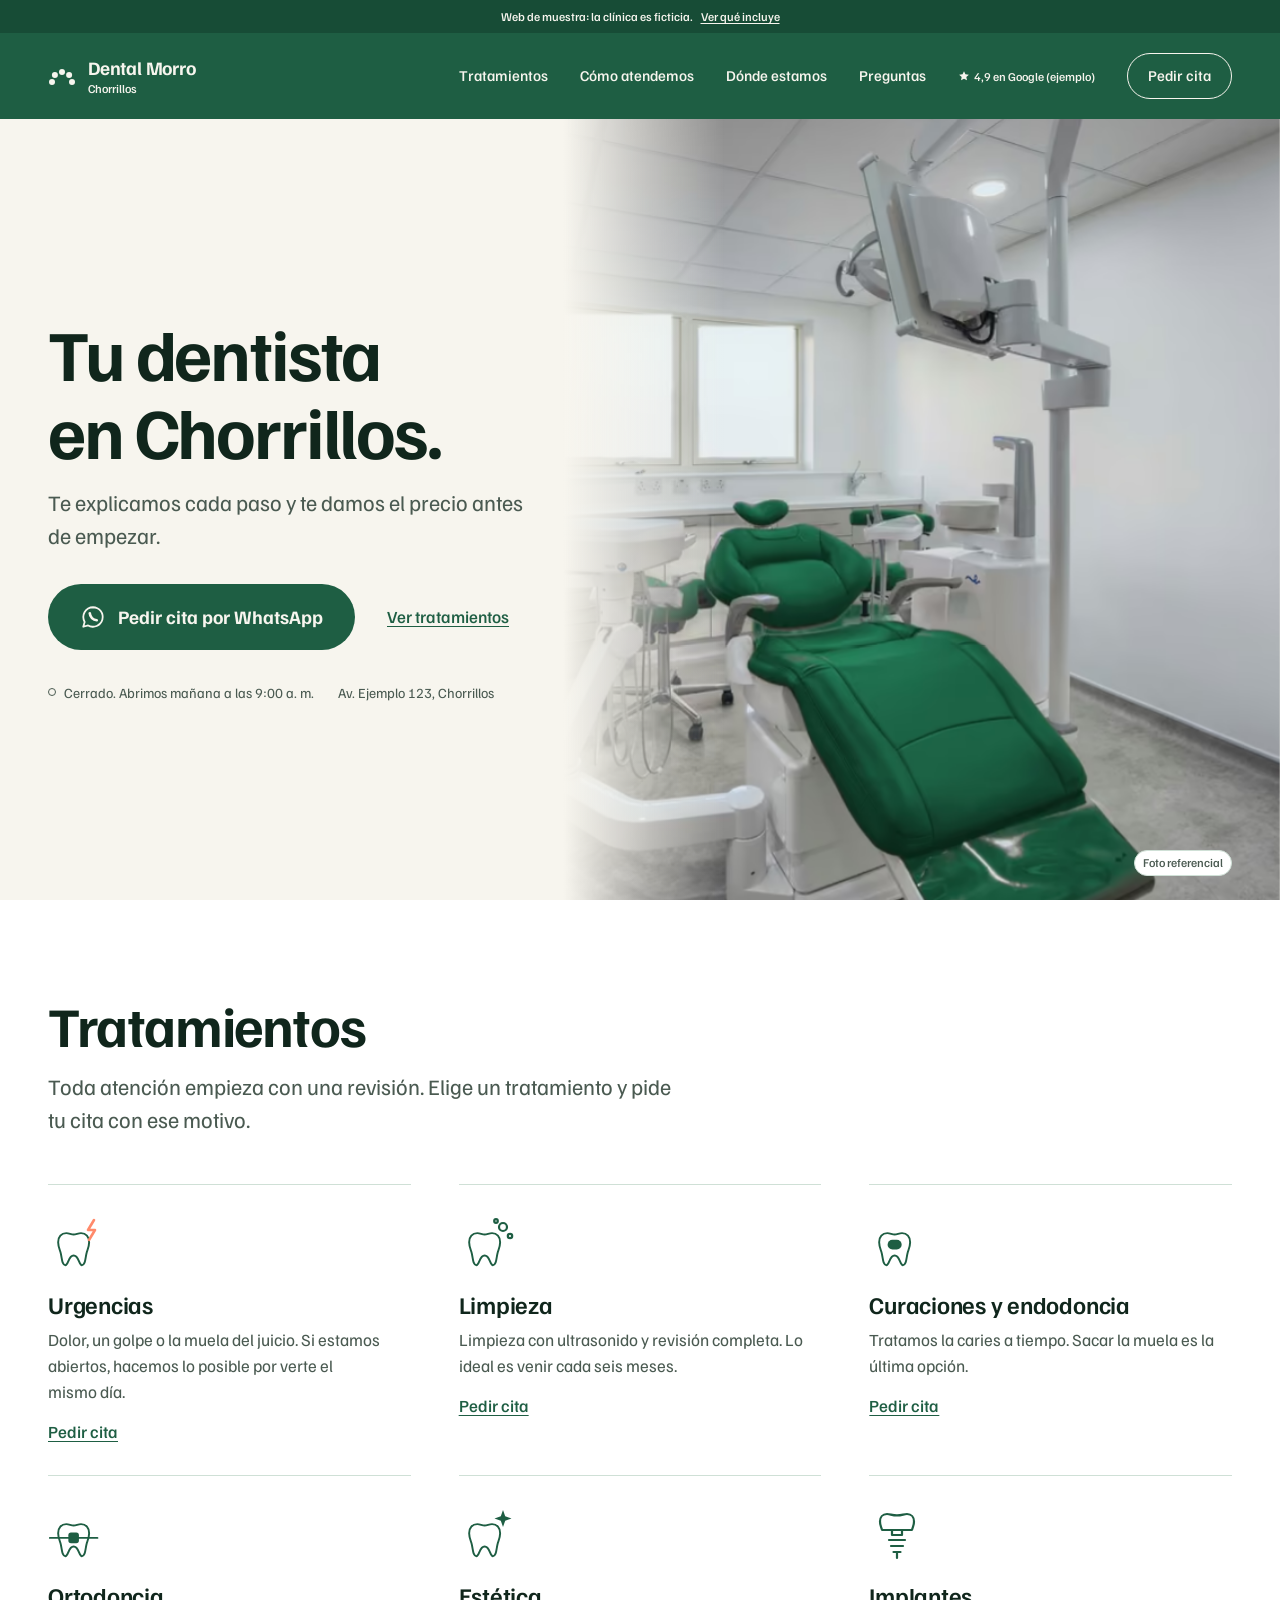
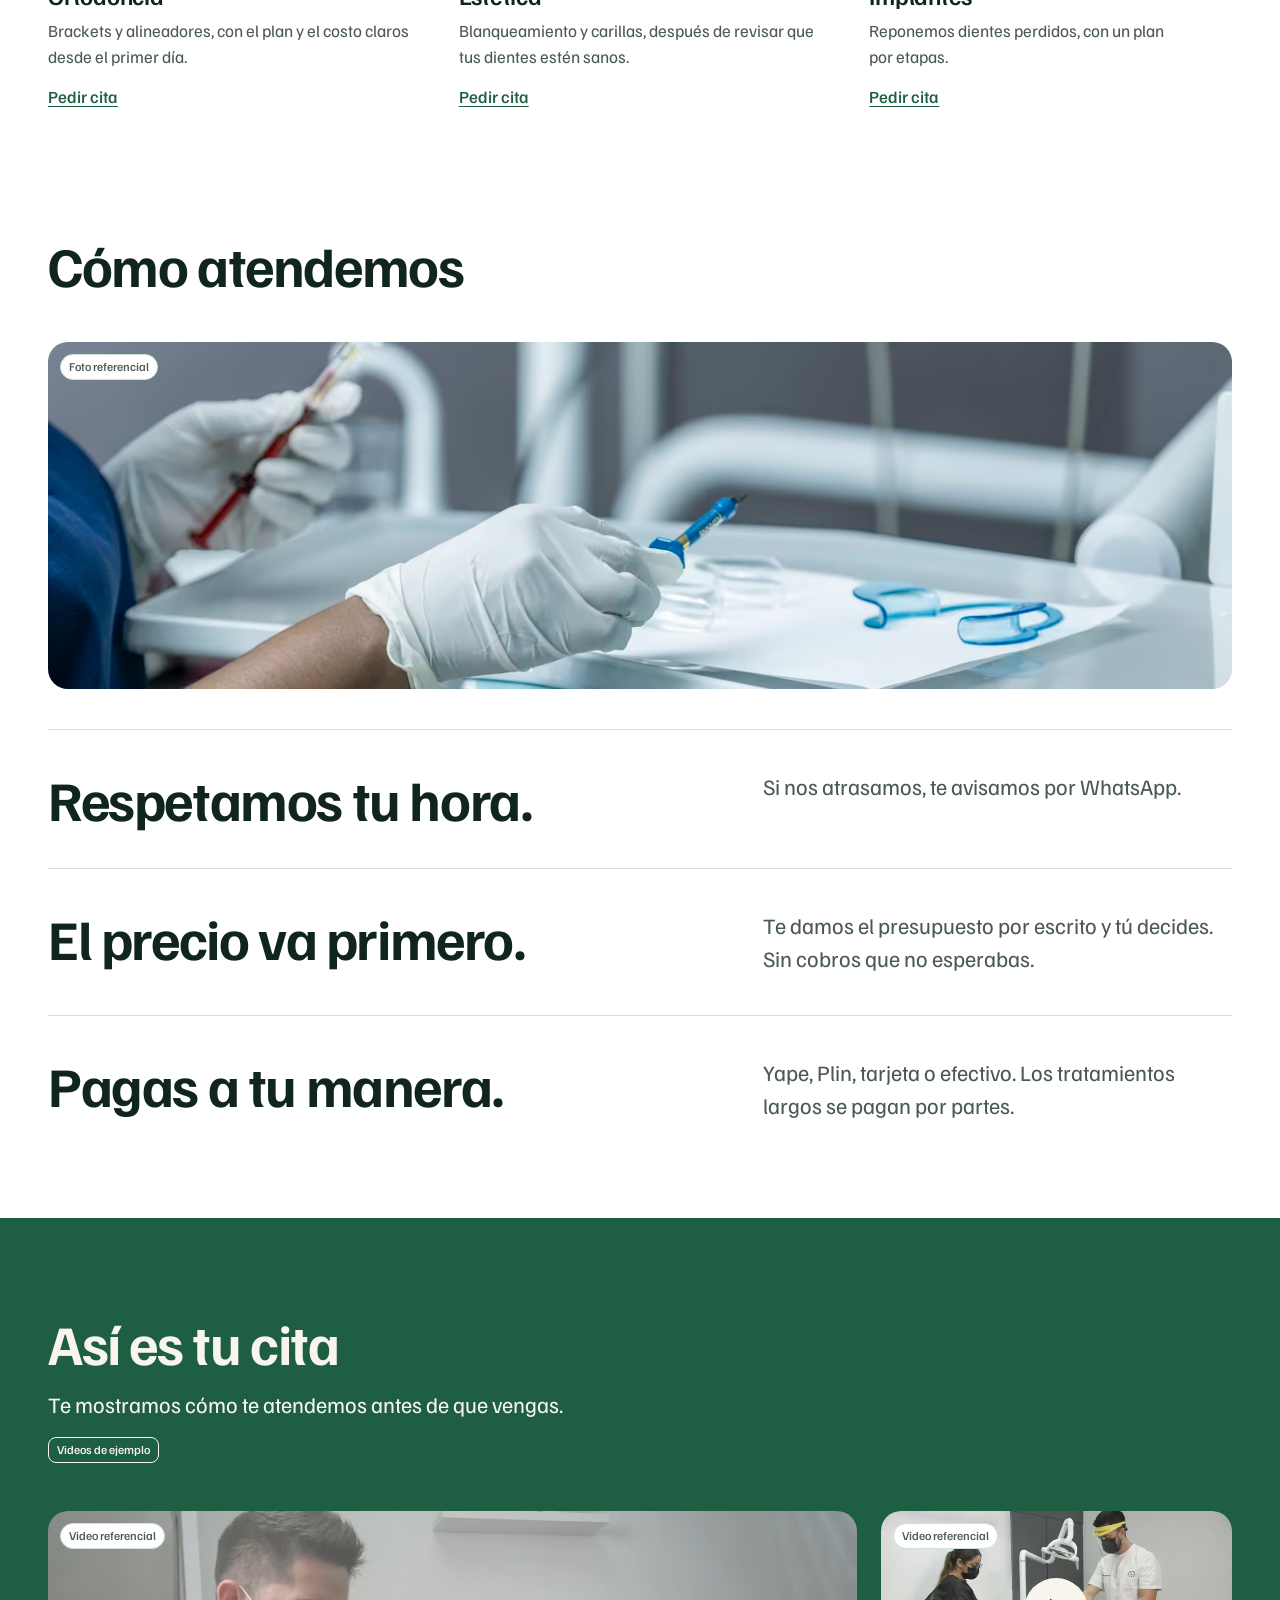
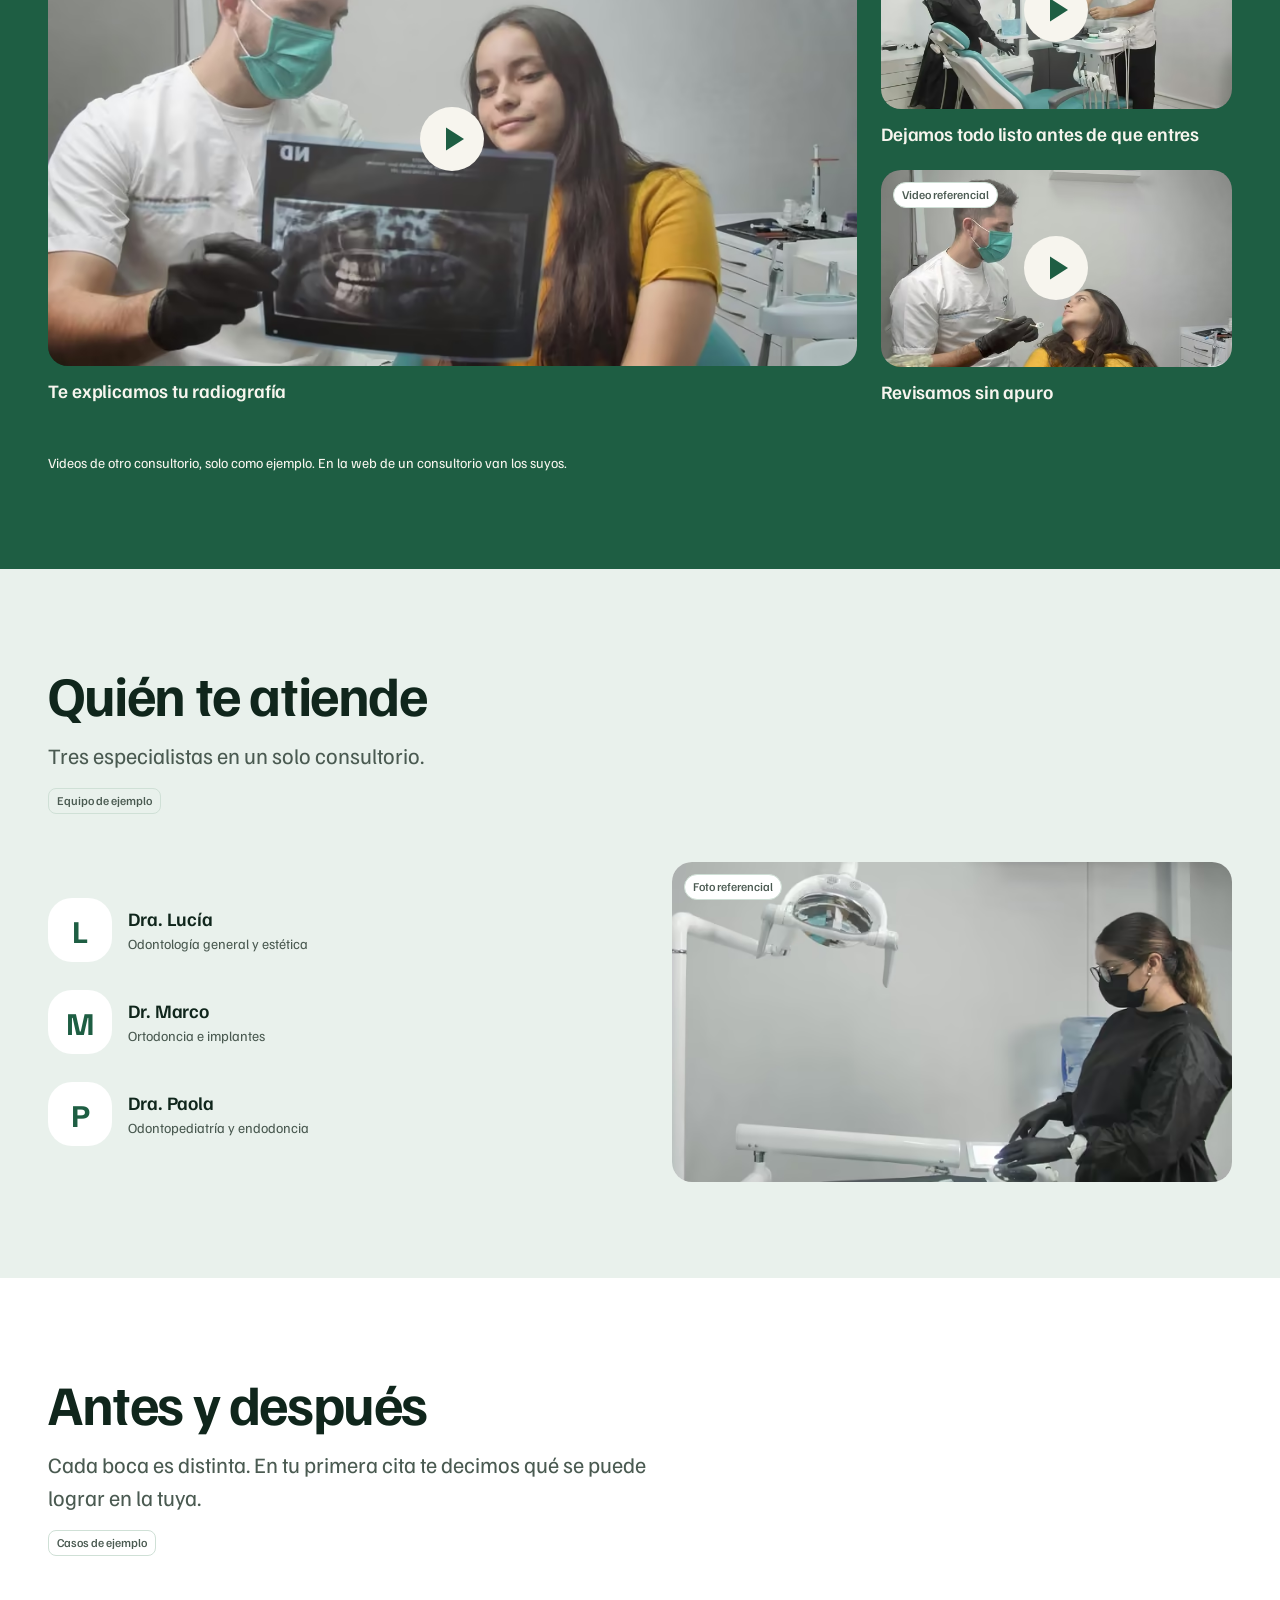
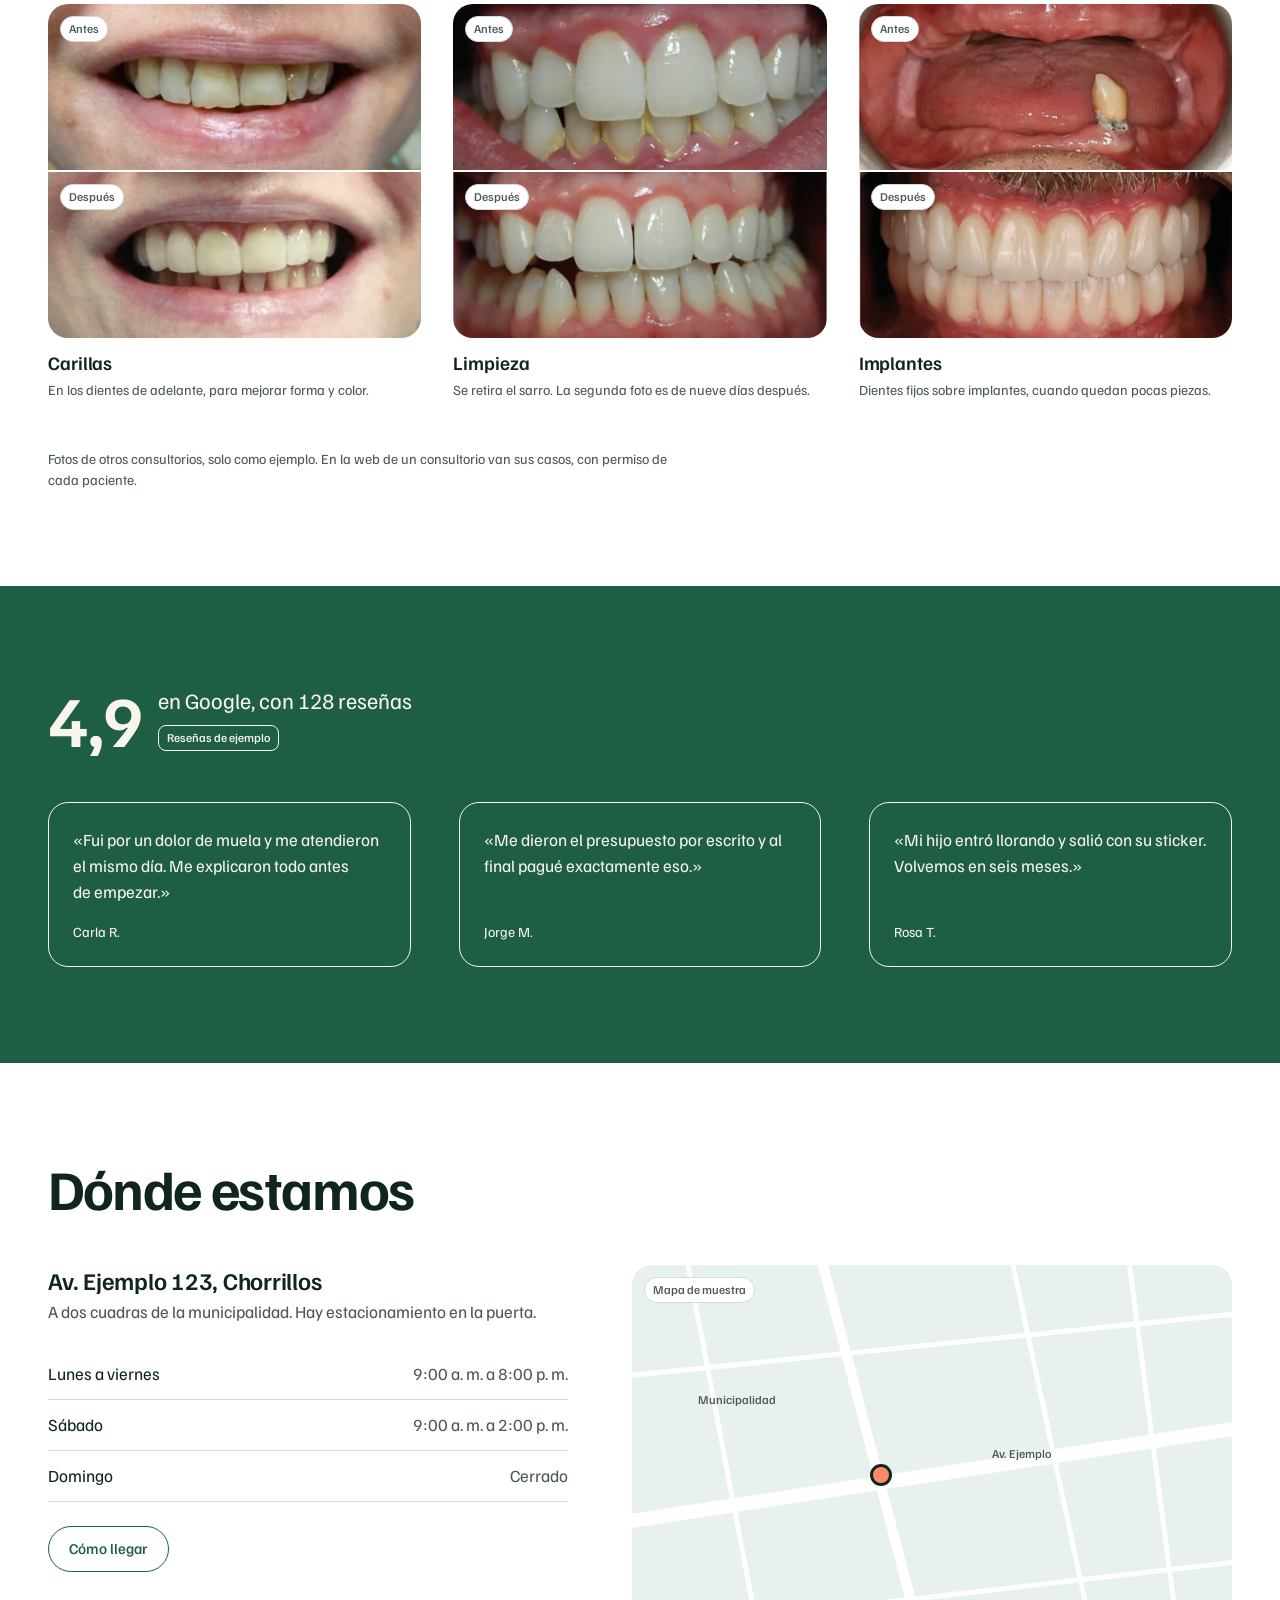
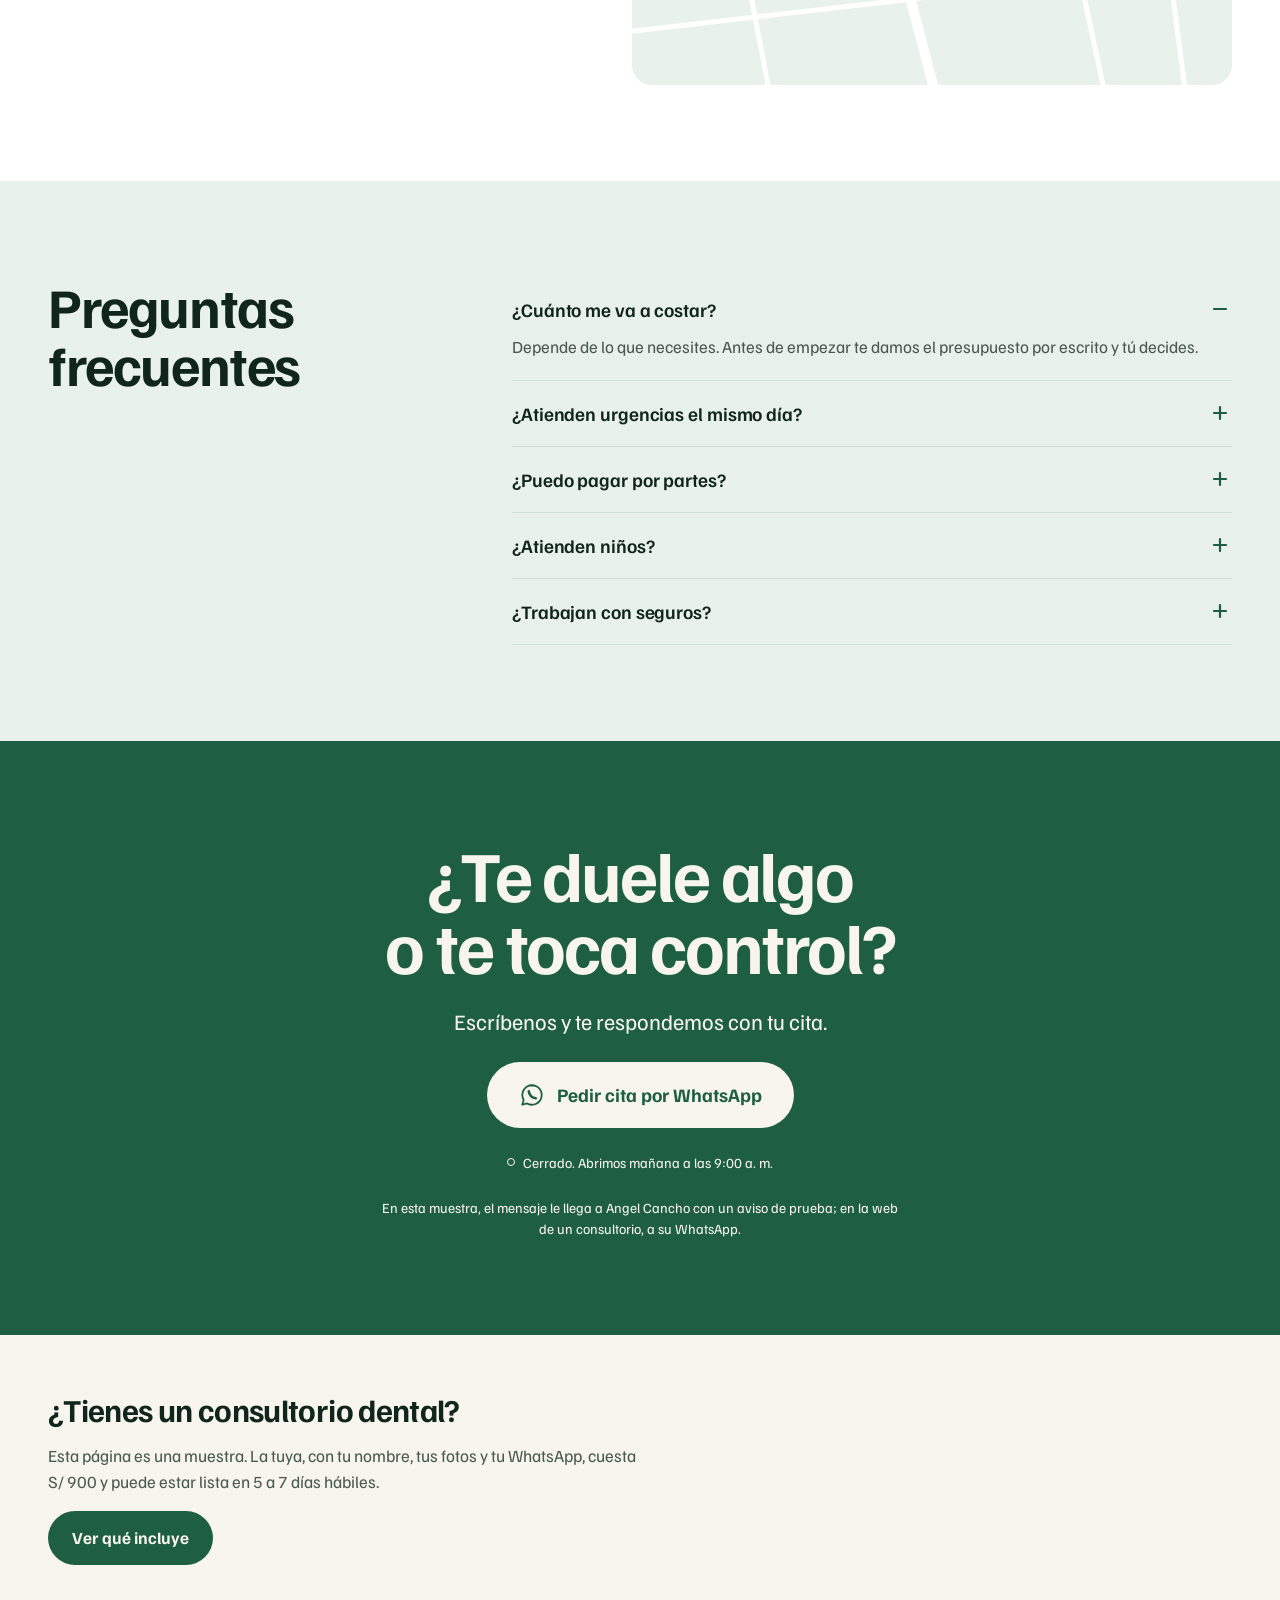
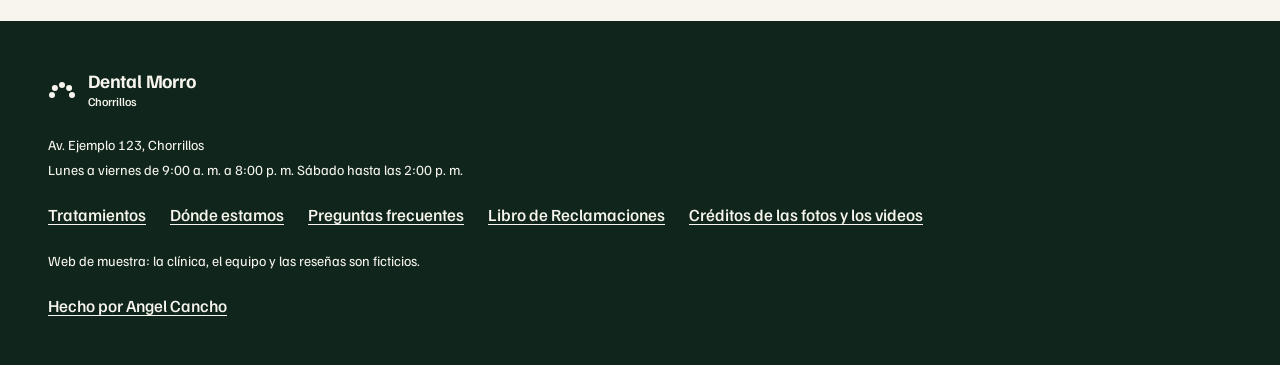
==== demo-dental-v2/index.html @ 7df5b32b "Demo dental v2: Dental Morro, en su ruta de prueba Landing de muestra para consultorios dentales. La" ====
<!doctype html>
<html lang="es-PE">
<head>
<meta charset="utf-8">
<meta name="viewport" content="width=device-width, initial-scale=1, viewport-fit=cover">
<title>Dental Morro, web de muestra para consultorios dentales</title>
<meta name="description" content="Así puede verse y funcionar la web de tu consultorio. La clínica es ficticia. Hecha por Angel Cancho.">
<meta name="robots" content="noindex, follow">
<meta name="theme-color" content="#174C36">
<link rel="canonical" href="https://angerlessdev.github.io/demo-dental-v2/">
<meta property="og:type" content="website">
<meta property="og:locale" content="es_PE">
<meta property="og:title" content="Dental Morro, web de muestra para consultorios dentales">
<meta property="og:description" content="Así puede verse y funcionar la web de tu consultorio. La clínica es ficticia. Hecha por Angel Cancho.">
<meta property="og:url" content="https://angerlessdev.github.io/demo-dental-v2/">
<meta property="og:image" content="https://angerlessdev.github.io/demo-dental-v2/og.jpg">
<meta property="og:image:width" content="1200">
<meta property="og:image:height" content="630">
<meta property="og:image:alt" content="Tu dentista en Chorrillos. Web de muestra para consultorios dentales.">
<meta name="twitter:card" content="summary_large_image">
<link rel="icon" href="favicon.svg" type="image/svg+xml">
<link rel="preload" href="fuentes/familjen-grotesk-latin.woff2" as="font" type="font/woff2" crossorigin>
<link rel="stylesheet" href="estilos.css">
<script>
/* Antes de pintar: marca que hay JavaScript y mide el alto visible. Se mide al cargar y al rotar el teléfono, no al
   bajar: las barras del navegador se esconden al desplazarse y la portada no debe saltar. En una pantalla muy baja
   (alto-corto) la foto cede su sitio para que el botón se vea sin bajar. */
(function (r) {
  r.className = 'js';
  function medir() {
    var alto = window.innerHeight;
    if (alto < 300) return; /* sin una medida confiable se queda con 100svh, de la hoja de estilos */
    r.style.setProperty('--alto', alto + 'px');
    r.classList.toggle('alto-corto', window.innerWidth < 1024 && alto < 620);
  }
  medir();
  var ancho = window.innerWidth;
  window.addEventListener('resize', function () {
    if (window.innerWidth !== ancho) { ancho = window.innerWidth; medir(); }
  });
})(document.documentElement);
</script>
</head>
<body>
<a class="saltar" href="#contenido">Saltar al contenido</a>
<svg class="lamina" width="0" height="0" aria-hidden="true" focusable="false">
  <symbol id="ico-wa" viewBox="0 0 26 26"><path d="M13 3.25C11.2811 3.2568 9.59464 3.71787 8.1114 4.5865C6.62817 5.45513 5.40092 6.70043 4.55406 8.1962C3.70719 9.69197 3.2708 11.385 3.28911 13.1038C3.30742 14.8226 3.77979 16.506 4.65833 17.9833L3.25 22.75L8.125 21.45C9.42027 22.1956 10.8696 22.6335 12.3611 22.7297C13.8525 22.826 15.3461 22.5781 16.7265 22.0053C18.1069 21.4324 19.3371 20.5498 20.3221 19.4258C21.307 18.3018 22.0204 16.9663 22.4071 15.5227C22.7938 14.079 22.8435 12.5658 22.5522 11.0999C22.2609 9.63402 21.6366 8.25471 20.7274 7.06855C19.8182 5.88238 18.6484 4.92111 17.3086 4.259C15.9687 3.59689 14.4945 3.25166 13 3.25Z" stroke-width="1.8" stroke-linejoin="round"/><path d="M9.75 9.20834C9.87637 11.0342 10.6588 12.7528 11.953 14.047C13.2472 15.3412 14.9658 16.1236 16.7917 16.25" stroke-width="2.6" stroke-linecap="round"/></symbol>
  <symbol id="ico-iso" viewBox="0 0 28 20"><circle cx="4" cy="16" r="3"/><circle cx="6.9" cy="8.9" r="3"/><circle cx="14" cy="6" r="3"/><circle cx="21.1" cy="8.9" r="3"/><circle cx="24" cy="16" r="3"/></symbol>
</svg>

<header>
<div class="aviso">
  <p class="aviso__texto">Web de muestra: la clínica es ficticia.</p>
  <a class="aviso__enlace" href="#incluye" data-abre-incluye>Ver qué incluye<span class="oculto"> tu web</span></a>
</div>

<div class="cabecera">
  <div class="contenedor cabecera__fila">
    <a class="marca" href="#contenido">
      <svg class="marca__iso" width="28" height="20" aria-hidden="true" focusable="false"><use href="#ico-iso"/></svg>
      <span class="marca__texto"><span class="marca__nombre">Dental Morro</span><span class="marca__distrito">Chorrillos</span></span>
    </a>
    <div class="cabecera__derecha">
      <nav class="navegacion" aria-label="Secciones">
        <a href="#tratamientos">Tratamientos</a>
        <a href="#como-atendemos">Cómo atendemos</a>
        <a href="#donde-estamos">Dónde estamos</a>
        <a href="#preguntas">Preguntas</a>
      </nav>
      <div class="cabecera__estado">
        <p class="calificacion"><svg viewBox="0 0 16 16" width="12" height="12" aria-hidden="true" focusable="false"><path d="M8 1.5l1.9 4.2 4.6.5-3.4 3.1.9 4.5L8 11.5l-4 2.3.9-4.5-3.4-3.1 4.6-.5z"/></svg>4,9 en Google (ejemplo)</p>
      </div>
      <a class="boton boton--contorno cabecera__boton" href="https://wa.me/51993339301?text=Prueba%20desde%20la%20muestra%20de%20Dental%20Morro.%0AHola%2C%20quiero%20una%20cita%20en%20Dental%20Morro.%0A%C2%BFMe%20pueden%20atender%3F" target="_blank" rel="noopener">Pedir cita<span class="oculto"> por WhatsApp (se abre en otra pestaña)</span></a>
    </div>
  </div>
</div>

<div class="fija" data-fija inert>
  <div class="contenedor fija__fila">
    <a class="marca" href="#contenido">
      <svg class="marca__iso" width="28" height="20" aria-hidden="true" focusable="false"><use href="#ico-iso"/></svg>
      <span class="marca__texto"><span class="marca__nombre">Dental Morro</span><span class="marca__distrito">Chorrillos</span></span>
    </a>
    <div class="cabecera__derecha">
      <nav class="navegacion" aria-label="Secciones, en la barra fija">
        <a href="#tratamientos">Tratamientos</a>
        <a href="#como-atendemos">Cómo atendemos</a>
        <a href="#donde-estamos">Dónde estamos</a>
        <a href="#preguntas">Preguntas</a>
      </nav>
      <p class="estado estado--campo" data-estado="corto"><span class="estado__punto" aria-hidden="true"></span><span data-estado-texto>Lunes a sábado</span></p>
      <a class="boton boton--primario boton--base" href="https://wa.me/51993339301?text=Prueba%20desde%20la%20muestra%20de%20Dental%20Morro.%0AHola%2C%20quiero%20una%20cita%20en%20Dental%20Morro.%0A%C2%BFMe%20pueden%20atender%3F" target="_blank" rel="noopener">
        <svg class="boton__icono" aria-hidden="true" focusable="false"><use href="#ico-wa"/></svg>
        <span>Pedir cita por WhatsApp<span class="oculto"> (se abre en otra pestaña)</span></span>
      </a>
    </div>
  </div>
</div>
</header>

<main id="contenido">

<section class="portada" data-portada>
  <div class="portada__foto">
    <picture>
      <source media="(min-width: 768px)" type="image/avif" srcset="img/portada-ancha-1200.avif 1200w, img/portada-ancha-2000.avif 2000w" sizes="(min-width: 1200px) 70vw, 100vw" width="2000" height="1293">
      <source media="(min-width: 768px)" type="image/webp" srcset="img/portada-ancha-1200.webp 1200w, img/portada-ancha-2000.webp 2000w" sizes="(min-width: 1200px) 70vw, 100vw" width="2000" height="1293">
      <source type="image/avif" srcset="img/portada-alta-600.avif 600w, img/portada-alta-900.avif 900w, img/portada-alta-1200.avif 1200w" sizes="100vw">
      <img class="portada__imagen" src="img/portada-alta-600.webp" srcset="img/portada-alta-600.webp 600w, img/portada-alta-900.webp 900w, img/portada-alta-1200.webp 1200w" sizes="100vw" width="1200" height="1032" alt="Consultorio dental luminoso, con un sillón verde en el centro de la sala." fetchpriority="high">
    </picture>
    <p class="etiqueta etiqueta--foto portada__referencia">Foto referencial</p>
  </div>
  <div class="contenedor portada__fila">
    <h1 class="portada__titulo"><span class="portada__linea"><span>Tu dentista</span></span> <span class="portada__linea"><span>en Chorrillos.</span></span></h1>
    <p class="portada__bajada">Te explicamos cada paso y te damos el precio antes de empezar.</p>
    <div class="portada__accion">
      <a class="boton boton--primario boton--sobre-claro portada__boton" href="https://wa.me/51993339301?text=Prueba%20desde%20la%20muestra%20de%20Dental%20Morro.%0AHola%2C%20quiero%20una%20cita%20en%20Dental%20Morro.%0A%C2%BFMe%20pueden%20atender%3F" target="_blank" rel="noopener">
        <svg class="boton__icono" aria-hidden="true" focusable="false"><use href="#ico-wa"/></svg>
        <span>Pedir cita por WhatsApp<span class="oculto"> (se abre en otra pestaña)</span></span>
      </a>
      <a class="enlace portada__ver" href="#tratamientos">Ver tratamientos</a>
    </div>
    <div class="portada__datos">
      <p class="estado estado--claro portada__estado" data-estado="largo"><span class="estado__punto" aria-hidden="true"></span><span data-estado-texto>Lunes a sábado, desde las 9:00&nbsp;a.&nbsp;m.</span></p>
      <p class="portada__direccion">Av. Ejemplo 123, Chorrillos</p>
    </div>
  </div>
</section>

<section class="seccion" id="tratamientos" aria-labelledby="titulo-tratamientos">
  <div class="contenedor seccion__pila">
    <div class="seccion__titulo">
      <h2 id="titulo-tratamientos">Tratamientos</h2>
      <p class="seccion__bajada">Toda atención empieza con una revisión. Elige un tratamiento y pide tu cita con ese motivo.</p>
    </div>
    <ul class="tratamientos" role="list">
      <li class="tratamiento">
<svg class="icono" viewBox="0 0 56 56" width="56" height="56" aria-hidden="true" focusable="false"><g transform="translate(1 7) scale(.88)"><path class="icono__trazo" pathLength="1" d="M28 12c-3 0-5-1.6-8.4-1.6C14 10.4 10.4 14.6 10.4 20.6c0 4.4 1.5 7.6 2.6 11.2 1.2 4 1.4 8.9 2.6 12.2.7 1.8 1.6 2.8 3 2.8 3.5 0 3.3-11 9.4-11s5.9 11 9.4 11c1.4 0 2.3-1 3-2.8 1.2-3.3 1.4-8.2 2.6-12.2 1.1-3.6 2.6-6.8 2.6-11.2 0-6-3.6-10.2-9.2-10.2C33 10.4 31 12 28 12z"/></g><path class="icono__detalle icono__rayo" d="M46 3l-6 10h7l-6 10"/></svg>
        <div class="tratamiento__texto">
          <h3 class="tratamiento__nombre">Urgencias</h3>
          <p class="tratamiento__detalle">Dolor, un golpe o la muela del juicio. Si estamos abiertos, hacemos lo posible por verte el mismo día.</p>
          <a class="enlace tratamiento__enlace" href="https://wa.me/51993339301?text=Prueba%20desde%20la%20muestra%20de%20Dental%20Morro.%0AHola%2C%20quiero%20una%20cita%20en%20Dental%20Morro%20por%20una%20urgencia.%0A%C2%BFMe%20pueden%20atender%3F" target="_blank" rel="noopener">Pedir cita<span class="oculto"> por una urgencia (se abre en otra pestaña)</span></a>
        </div>
      </li>
      <li class="tratamiento">
<svg class="icono" viewBox="0 0 56 56" width="56" height="56" aria-hidden="true" focusable="false"><g transform="translate(1 7) scale(.88)"><path class="icono__trazo" pathLength="1" d="M28 12c-3 0-5-1.6-8.4-1.6C14 10.4 10.4 14.6 10.4 20.6c0 4.4 1.5 7.6 2.6 11.2 1.2 4 1.4 8.9 2.6 12.2.7 1.8 1.6 2.8 3 2.8 3.5 0 3.3-11 9.4-11s5.9 11 9.4 11c1.4 0 2.3-1 3-2.8 1.2-3.3 1.4-8.2 2.6-12.2 1.1-3.6 2.6-6.8 2.6-11.2 0-6-3.6-10.2-9.2-10.2C33 10.4 31 12 28 12z"/></g><g class="icono__detalle"><circle cx="44" cy="10" r="4"/><circle cx="51" cy="19" r="2.2"/><circle cx="37" cy="4" r="1.8"/></g></svg>
        <div class="tratamiento__texto">
          <h3 class="tratamiento__nombre">Limpieza</h3>
          <p class="tratamiento__detalle">Limpieza con ultrasonido y revisión completa. Lo ideal es venir cada seis meses.</p>
          <a class="enlace tratamiento__enlace" href="https://wa.me/51993339301?text=Prueba%20desde%20la%20muestra%20de%20Dental%20Morro.%0AHola%2C%20quiero%20una%20cita%20en%20Dental%20Morro%20para%20una%20limpieza.%0A%C2%BFMe%20pueden%20atender%3F" target="_blank" rel="noopener">Pedir cita<span class="oculto"> para una limpieza (se abre en otra pestaña)</span></a>
        </div>
      </li>
      <li class="tratamiento">
<svg class="icono" viewBox="0 0 56 56" width="56" height="56" aria-hidden="true" focusable="false"><g transform="translate(1 7) scale(.88)"><path class="icono__trazo" pathLength="1" d="M28 12c-3 0-5-1.6-8.4-1.6C14 10.4 10.4 14.6 10.4 20.6c0 4.4 1.5 7.6 2.6 11.2 1.2 4 1.4 8.9 2.6 12.2.7 1.8 1.6 2.8 3 2.8 3.5 0 3.3-11 9.4-11s5.9 11 9.4 11c1.4 0 2.3-1 3-2.8 1.2-3.3 1.4-8.2 2.6-12.2 1.1-3.6 2.6-6.8 2.6-11.2 0-6-3.6-10.2-9.2-10.2C33 10.4 31 12 28 12z"/><rect class="icono__detalle icono__relleno" x="20" y="18" width="16" height="11" rx="5.5"/></g></svg>
        <div class="tratamiento__texto">
          <h3 class="tratamiento__nombre">Curaciones y endodoncia</h3>
          <p class="tratamiento__detalle">Tratamos la caries a tiempo. Sacar la muela es la última opción.</p>
          <a class="enlace tratamiento__enlace" href="https://wa.me/51993339301?text=Prueba%20desde%20la%20muestra%20de%20Dental%20Morro.%0AHola%2C%20quiero%20una%20cita%20en%20Dental%20Morro%20para%20una%20curaci%C3%B3n.%0A%C2%BFMe%20pueden%20atender%3F" target="_blank" rel="noopener">Pedir cita<span class="oculto"> para una curación (se abre en otra pestaña)</span></a>
        </div>
      </li>
      <li class="tratamiento">
<svg class="icono" viewBox="0 0 56 56" width="56" height="56" aria-hidden="true" focusable="false"><g transform="translate(1 7) scale(.88)"><path class="icono__trazo" pathLength="1" d="M28 12c-3 0-5-1.6-8.4-1.6C14 10.4 10.4 14.6 10.4 20.6c0 4.4 1.5 7.6 2.6 11.2 1.2 4 1.4 8.9 2.6 12.2.7 1.8 1.6 2.8 3 2.8 3.5 0 3.3-11 9.4-11s5.9 11 9.4 11c1.4 0 2.3-1 3-2.8 1.2-3.3 1.4-8.2 2.6-12.2 1.1-3.6 2.6-6.8 2.6-11.2 0-6-3.6-10.2-9.2-10.2C33 10.4 31 12 28 12z"/><g class="icono__detalle"><path d="M1 26h54"/><rect class="icono__relleno" x="22" y="20" width="12" height="12" rx="3"/></g></g></svg>
        <div class="tratamiento__texto">
          <h3 class="tratamiento__nombre">Ortodoncia</h3>
          <p class="tratamiento__detalle">Brackets y alineadores, con el plan y el costo claros desde el primer día.</p>
          <a class="enlace tratamiento__enlace" href="https://wa.me/51993339301?text=Prueba%20desde%20la%20muestra%20de%20Dental%20Morro.%0AHola%2C%20quiero%20una%20cita%20en%20Dental%20Morro%20para%20una%20evaluaci%C3%B3n%20de%20ortodoncia.%0A%C2%BFMe%20pueden%20atender%3F" target="_blank" rel="noopener">Pedir cita<span class="oculto"> para una evaluación de ortodoncia (se abre en otra pestaña)</span></a>
        </div>
      </li>
      <li class="tratamiento">
<svg class="icono" viewBox="0 0 56 56" width="56" height="56" aria-hidden="true" focusable="false"><g transform="translate(1 7) scale(.88)"><path class="icono__trazo" pathLength="1" d="M28 12c-3 0-5-1.6-8.4-1.6C14 10.4 10.4 14.6 10.4 20.6c0 4.4 1.5 7.6 2.6 11.2 1.2 4 1.4 8.9 2.6 12.2.7 1.8 1.6 2.8 3 2.8 3.5 0 3.3-11 9.4-11s5.9 11 9.4 11c1.4 0 2.3-1 3-2.8 1.2-3.3 1.4-8.2 2.6-12.2 1.1-3.6 2.6-6.8 2.6-11.2 0-6-3.6-10.2-9.2-10.2C33 10.4 31 12 28 12z"/></g><g class="icono__detalle"><path class="icono__relleno" d="M44 2l2.2 6.3L52.5 10.500l-6.3 2.2L44 19l-2.2-6.3-6.3-2.2 6.300-2.2z"/></g></svg>
        <div class="tratamiento__texto">
          <h3 class="tratamiento__nombre">Estética</h3>
          <p class="tratamiento__detalle">Blanqueamiento y carillas, después de revisar que tus dientes estén sanos.</p>
          <a class="enlace tratamiento__enlace" href="https://wa.me/51993339301?text=Prueba%20desde%20la%20muestra%20de%20Dental%20Morro.%0AHola%2C%20quiero%20una%20cita%20en%20Dental%20Morro%20para%20una%20consulta%20de%20est%C3%A9tica%20dental.%0A%C2%BFMe%20pueden%20atender%3F" target="_blank" rel="noopener">Pedir cita<span class="oculto"> para una consulta de estética dental (se abre en otra pestaña)</span></a>
        </div>
      </li>
      <li class="tratamiento">
<svg class="icono" viewBox="0 0 56 56" width="56" height="56" aria-hidden="true" focusable="false"><path class="icono__trazo" pathLength="1" d="M18 6c3.200 0 5 1.400 10 1.400S34.800 6 38 6c4.400 0 7 3.300 7 7.500 0 3.200-1.100 5.600-2.100 8.500H13.100C12.100 19.100 11 16.700 11 13.500 11 9.300 13.600 6 18 6z"/><path class="icono__detalle" d="M23 22v5h10v-5M20 32h16M22 38h12M24.500 44h7M28 44v6"/></svg>
        <div class="tratamiento__texto">
          <h3 class="tratamiento__nombre">Implantes</h3>
          <p class="tratamiento__detalle">Reponemos dientes perdidos, con un plan por etapas.</p>
          <a class="enlace tratamiento__enlace" href="https://wa.me/51993339301?text=Prueba%20desde%20la%20muestra%20de%20Dental%20Morro.%0AHola%2C%20quiero%20una%20cita%20en%20Dental%20Morro%20para%20una%20evaluaci%C3%B3n%20de%20implantes.%0A%C2%BFMe%20pueden%20atender%3F" target="_blank" rel="noopener">Pedir cita<span class="oculto"> para una evaluación de implantes (se abre en otra pestaña)</span></a>
        </div>
      </li>
    </ul>
  </div>
</section>

<section class="seccion atendemos" id="como-atendemos" aria-labelledby="titulo-atendemos">
  <div class="contenedor">
    <div class="seccion__titulo atendemos__cabeza"><h2 id="titulo-atendemos">Cómo atendemos</h2></div>
    <figure class="banda-foto">
      <picture>
        <source media="(min-width: 1200px)" type="image/avif" srcset="img/manos-ancha-1200.avif 1200w, img/manos-ancha-1800.avif 1800w" sizes="min(100vw - 96px, 1200px)" width="1800" height="528">
        <source media="(min-width: 1200px)" type="image/webp" srcset="img/manos-ancha-1200.webp 1200w, img/manos-ancha-1800.webp 1800w" sizes="min(100vw - 96px, 1200px)" width="1800" height="528">
        <source type="image/avif" srcset="img/manos-640.avif 640w, img/manos-960.avif 960w, img/manos-1280.avif 1280w" sizes="(min-width: 768px) calc(100vw - 96px), calc(100vw - 48px)">
        <img class="foto__imagen" src="img/manos-640.webp" srcset="img/manos-640.webp 640w, img/manos-960.webp 960w, img/manos-1280.webp 1280w" sizes="(min-width: 768px) calc(100vw - 96px), calc(100vw - 48px)" width="1280" height="718" alt="Manos con guantes preparan el instrumental sobre la bandeja del sillón dental." loading="lazy" decoding="async">
      </picture>
      <figcaption class="etiqueta etiqueta--foto">Foto referencial</figcaption>
    </figure>
    <ul class="promesas" role="list">
      <li class="promesa">
        <h3 class="promesa__frase">Respetamos tu hora.</h3>
        <p class="promesa__detalle">Si nos atrasamos, te avisamos por WhatsApp.</p>
      </li>
      <li class="promesa">
        <h3 class="promesa__frase">El precio va primero.</h3>
        <p class="promesa__detalle">Te damos el presupuesto por escrito y tú decides. Sin cobros que no esperabas.</p>
      </li>
      <li class="promesa">
        <h3 class="promesa__frase">Pagas a tu manera.</h3>
        <p class="promesa__detalle">Yape, Plin, tarjeta o efectivo. Los tratamientos largos se pagan por partes.</p>
      </li>
    </ul>
  </div>
</section>

<section class="seccion seccion--campo videos" id="videos" aria-labelledby="titulo-videos">
  <div class="contenedor seccion__pila">
    <div class="seccion__titulo">
      <h2 id="titulo-videos">Así es tu cita</h2>
      <p class="seccion__bajada">Te mostramos cómo te atendemos antes de que vengas.</p>
      <p class="etiqueta etiqueta--campo">Videos de ejemplo</p>
    </div>
    <ul class="videos__lista" role="list">
      <li class="video video--grande">
        <h3 class="video__titulo">Te explicamos tu radiografía</h3>
        <div class="video__marco" data-video>
          <picture>
            <source type="image/avif" srcset="img/video-radiografia-640.avif 640w, img/video-radiografia-960.avif 960w, img/video-radiografia-1280.avif 1280w" sizes="(min-width: 1200px) 820px, (min-width: 768px) calc(100vw - 96px), calc(100vw - 48px)">
            <img class="foto__imagen" src="img/video-radiografia-640.webp" srcset="img/video-radiografia-640.webp 640w, img/video-radiografia-960.webp 960w, img/video-radiografia-1280.webp 1280w" sizes="(min-width: 1200px) 820px, (min-width: 768px) calc(100vw - 96px), calc(100vw - 48px)" width="1280" height="720" alt="Un dentista con mascarilla le muestra una radiografía a una paciente." loading="lazy" decoding="async">
          </picture>
          <span class="etiqueta etiqueta--foto">Video referencial</span>
          <a class="video__reproducir" href="video/radiografia.mp4" target="_blank" rel="noopener" aria-label="Ver el video, 12 segundos, sin sonido"><svg class="video__icono" viewBox="0 0 64 64" aria-hidden="true" focusable="false"><circle cx="32" cy="32" r="32"/><path d="M26 20.5v23L44 32 26 20.5z"/></svg></a>
        </div>
      </li>
      <li class="video">
        <h3 class="video__titulo">Dejamos todo listo antes de que entres</h3>
        <div class="video__marco" data-video>
          <picture>
            <source type="image/avif" srcset="img/video-preparacion-640.avif 640w, img/video-preparacion-960.avif 960w" sizes="(min-width: 1200px) 356px, (min-width: 768px) calc(50vw - 60px), calc(100vw - 48px)">
            <img class="foto__imagen" src="img/video-preparacion-640.webp" srcset="img/video-preparacion-640.webp 640w, img/video-preparacion-960.webp 960w" sizes="(min-width: 1200px) 356px, (min-width: 768px) calc(50vw - 60px), calc(100vw - 48px)" width="960" height="540" alt="Una asistente y un dentista preparan el sillón y el instrumental en la sala." loading="lazy" decoding="async">
          </picture>
          <span class="etiqueta etiqueta--foto">Video referencial</span>
          <a class="video__reproducir" href="video/preparacion.mp4" target="_blank" rel="noopener" aria-label="Ver el video, 12 segundos, sin sonido"><svg class="video__icono" viewBox="0 0 64 64" aria-hidden="true" focusable="false"><circle cx="32" cy="32" r="32"/><path d="M26 20.5v23L44 32 26 20.5z"/></svg></a>
        </div>
      </li>
      <li class="video">
        <h3 class="video__titulo">Revisamos sin apuro</h3>
        <div class="video__marco" data-video>
          <picture>
            <source type="image/avif" srcset="img/video-revision-640.avif 640w, img/video-revision-960.avif 960w" sizes="(min-width: 1200px) 356px, (min-width: 768px) calc(50vw - 60px), calc(100vw - 48px)">
            <img class="foto__imagen" src="img/video-revision-640.webp" srcset="img/video-revision-640.webp 640w, img/video-revision-960.webp 960w" sizes="(min-width: 1200px) 356px, (min-width: 768px) calc(50vw - 60px), calc(100vw - 48px)" width="960" height="540" alt="El dentista revisa la boca de una paciente recostada en el sillón." loading="lazy" decoding="async">
          </picture>
          <span class="etiqueta etiqueta--foto">Video referencial</span>
          <a class="video__reproducir" href="video/revision.mp4" target="_blank" rel="noopener" aria-label="Ver el video, 10 segundos, sin sonido"><svg class="video__icono" viewBox="0 0 64 64" aria-hidden="true" focusable="false"><circle cx="32" cy="32" r="32"/><path d="M26 20.5v23L44 32 26 20.5z"/></svg></a>
        </div>
      </li>
    </ul>
    <p class="videos__nota">Videos de otro consultorio, solo como ejemplo. En la web de un consultorio van los suyos.</p>
  </div>
</section>

<section class="seccion seccion--suave" id="equipo" aria-labelledby="titulo-equipo">
  <div class="contenedor seccion__pila">
    <div class="seccion__titulo">
      <h2 id="titulo-equipo">Quién te atiende</h2>
      <p class="seccion__bajada">Tres especialistas en un solo consultorio.</p>
      <p class="etiqueta etiqueta--claro">Equipo de ejemplo</p>
    </div>
    <div class="equipo">
      <ul class="personas" role="list">
        <li class="persona">
          <span class="persona__inicial" aria-hidden="true">L</span>
          <div class="persona__datos"><h3 class="persona__nombre">Dra. Lucía</h3><p class="persona__especialidad">Odontología general y estética</p></div>
        </li>
        <li class="persona">
          <span class="persona__inicial" aria-hidden="true">M</span>
          <div class="persona__datos"><h3 class="persona__nombre">Dr. Marco</h3><p class="persona__especialidad">Ortodoncia e implantes</p></div>
        </li>
        <li class="persona">
          <span class="persona__inicial" aria-hidden="true">P</span>
          <div class="persona__datos"><h3 class="persona__nombre">Dra. Paola</h3><p class="persona__especialidad">Odontopediatría y endodoncia</p></div>
        </li>
      </ul>
      <figure class="foto">
        <picture>
          <source type="image/avif" srcset="img/consultorio-640.avif 640w, img/consultorio-960.avif 960w, img/consultorio-1280.avif 1280w" sizes="(min-width: 1200px) 560px, min(100vw - 48px, 672px)">
          <img class="foto__imagen" src="img/consultorio-640.webp" srcset="img/consultorio-640.webp 640w, img/consultorio-960.webp 960w, img/consultorio-1280.webp 1280w" sizes="(min-width: 1200px) 560px, min(100vw - 48px, 672px)" width="1280" height="737" alt="Una asistente con mascarilla y guantes prepara la mesa de instrumentos, en una sala clara." loading="lazy" decoding="async">
        </picture>
        <figcaption class="etiqueta etiqueta--foto">Foto referencial</figcaption>
      </figure>
    </div>
  </div>
</section>

<section class="seccion" id="casos" aria-labelledby="titulo-casos">
  <div class="contenedor seccion__pila">
    <div class="seccion__titulo">
      <h2 id="titulo-casos">Antes y después</h2>
      <p class="seccion__bajada">Cada boca es distinta. En tu primera cita te decimos qué se puede lograr en la tuya.</p>
      <p class="etiqueta etiqueta--claro">Casos de ejemplo</p>
    </div>
    <ul class="casos" role="list">
      <li class="caso">
        <div class="caso__fotos">
          <figure class="caso__panel">
            <picture>
              <source type="image/avif" srcset="img/caso-carillas-antes-420.avif 420w, img/caso-carillas-antes-800.avif 800w" sizes="(min-width: 1200px) 379px, (min-width: 768px) calc(50vw - 49px), calc(100vw - 48px)">
              <img class="foto__imagen" src="img/caso-carillas-antes-420.webp" srcset="img/caso-carillas-antes-420.webp 420w, img/caso-carillas-antes-800.webp 800w" sizes="(min-width: 1200px) 379px, (min-width: 768px) calc(50vw - 49px), calc(100vw - 48px)" width="800" height="355" alt="Dientes de adelante amarillentos y desparejos." loading="lazy" decoding="async">
            </picture>
            <figcaption class="etiqueta etiqueta--foto">Antes</figcaption>
          </figure>
          <figure class="caso__panel">
            <picture>
              <source type="image/avif" srcset="img/caso-carillas-despues-420.avif 420w, img/caso-carillas-despues-800.avif 800w" sizes="(min-width: 1200px) 379px, (min-width: 768px) calc(50vw - 49px), calc(100vw - 48px)">
              <img class="foto__imagen" src="img/caso-carillas-despues-420.webp" srcset="img/caso-carillas-despues-420.webp 420w, img/caso-carillas-despues-800.webp 800w" sizes="(min-width: 1200px) 379px, (min-width: 768px) calc(50vw - 49px), calc(100vw - 48px)" width="800" height="354" alt="Dientes de adelante parejos y más claros, con carillas." loading="lazy" decoding="async">
            </picture>
            <figcaption class="etiqueta etiqueta--foto">Después</figcaption>
          </figure>
        </div>
        <div class="caso__pie">
          <div class="caso__texto">
            <h3 class="caso__nombre">Carillas</h3>
            <p class="caso__detalle">En los dientes de adelante, para mejorar forma y color.</p>
          </div>
        </div>
      </li>
      <li class="caso">
        <div class="caso__fotos">
          <figure class="caso__panel">
            <picture>
              <source type="image/avif" srcset="img/caso-limpieza-antes-420.avif 420w, img/caso-limpieza-antes-800.avif 800w" sizes="(min-width: 1200px) 379px, (min-width: 768px) calc(50vw - 49px), calc(100vw - 48px)">
              <img class="foto__imagen" src="img/caso-limpieza-antes-420.webp" srcset="img/caso-limpieza-antes-420.webp 420w, img/caso-limpieza-antes-800.webp 800w" sizes="(min-width: 1200px) 379px, (min-width: 768px) calc(50vw - 49px), calc(100vw - 48px)" width="800" height="355" alt="Sarro amarillo junto a las encías de los dientes de abajo." loading="lazy" decoding="async">
            </picture>
            <figcaption class="etiqueta etiqueta--foto">Antes</figcaption>
          </figure>
          <figure class="caso__panel">
            <picture>
              <source type="image/avif" srcset="img/caso-limpieza-despues-420.avif 420w, img/caso-limpieza-despues-800.avif 800w" sizes="(min-width: 1200px) 379px, (min-width: 768px) calc(50vw - 49px), calc(100vw - 48px)">
              <img class="foto__imagen" src="img/caso-limpieza-despues-420.webp" srcset="img/caso-limpieza-despues-420.webp 420w, img/caso-limpieza-despues-800.webp 800w" sizes="(min-width: 1200px) 379px, (min-width: 768px) calc(50vw - 49px), calc(100vw - 48px)" width="800" height="356" alt="Los mismos dientes limpios, sin sarro." loading="lazy" decoding="async">
            </picture>
            <figcaption class="etiqueta etiqueta--foto">Después</figcaption>
          </figure>
        </div>
        <div class="caso__pie">
          <div class="caso__texto">
            <h3 class="caso__nombre">Limpieza</h3>
            <p class="caso__detalle">Se retira el sarro. La segunda foto es de nueve días después.</p>
          </div>
        </div>
      </li>
      <li class="caso">
        <div class="caso__fotos">
          <figure class="caso__panel">
            <picture>
              <source type="image/avif" srcset="img/caso-implantes-antes-420.avif 420w, img/caso-implantes-antes-640.avif 640w" sizes="(min-width: 1200px) 379px, (min-width: 768px) calc(50vw - 49px), calc(100vw - 48px)">
              <img class="foto__imagen" src="img/caso-implantes-antes-420.webp" srcset="img/caso-implantes-antes-420.webp 420w, img/caso-implantes-antes-640.webp 640w" sizes="(min-width: 1200px) 379px, (min-width: 768px) calc(50vw - 49px), calc(100vw - 48px)" width="640" height="285" alt="Boca a la que le quedan muy pocos dientes." loading="lazy" decoding="async">
            </picture>
            <figcaption class="etiqueta etiqueta--foto">Antes</figcaption>
          </figure>
          <figure class="caso__panel">
            <picture>
              <source type="image/avif" srcset="img/caso-implantes-despues-420.avif 420w, img/caso-implantes-despues-640.avif 640w" sizes="(min-width: 1200px) 379px, (min-width: 768px) calc(50vw - 49px), calc(100vw - 48px)">
              <img class="foto__imagen" src="img/caso-implantes-despues-420.webp" srcset="img/caso-implantes-despues-420.webp 420w, img/caso-implantes-despues-640.webp 640w" sizes="(min-width: 1200px) 379px, (min-width: 768px) calc(50vw - 49px), calc(100vw - 48px)" width="640" height="285" alt="Dos arcos completos de dientes fijos sobre implantes." loading="lazy" decoding="async">
            </picture>
            <figcaption class="etiqueta etiqueta--foto">Después</figcaption>
          </figure>
        </div>
        <div class="caso__pie">
          <div class="caso__texto">
            <h3 class="caso__nombre">Implantes</h3>
            <p class="caso__detalle">Dientes fijos sobre implantes, cuando quedan pocas piezas.</p>
          </div>
        </div>
      </li>
    </ul>
    <p class="casos__nota">Fotos de otros consultorios, solo como ejemplo. En la web de un consultorio van sus casos, con permiso de cada paciente.</p>
  </div>
</section>

<section class="seccion seccion--campo" id="resenas" aria-labelledby="titulo-resenas">
  <div class="contenedor seccion__pila">
    <div class="nota-google">
      <p class="nota-google__cifra" aria-hidden="true">4,9</p>
      <div class="nota-google__detalle">
        <h2 class="nota-google__texto" id="titulo-resenas"><span class="oculto">4,9 </span>en Google, con 128 reseñas</h2>
        <p class="etiqueta etiqueta--campo">Reseñas de ejemplo</p>
      </div>
    </div>
    <ul class="resenas" role="list">
      <li class="resena">
        <blockquote class="resena__texto">«Fui por un dolor de muela y me atendieron el mismo día. Me explicaron todo antes de empezar.»</blockquote>
        <p class="resena__autor"><span>Carla R.</span></p>
      </li>
      <li class="resena">
        <blockquote class="resena__texto">«Me dieron el presupuesto por escrito y al final pagué exactamente eso.»</blockquote>
        <p class="resena__autor"><span>Jorge M.</span></p>
      </li>
      <li class="resena">
        <blockquote class="resena__texto">«Mi hijo entró llorando y salió con su sticker. Volvemos en seis meses.»</blockquote>
        <p class="resena__autor"><span>Rosa T.</span></p>
      </li>
    </ul>
  </div>
</section>

<section class="seccion" id="donde-estamos" aria-labelledby="titulo-donde">
  <div class="contenedor seccion__pila">
    <div class="seccion__titulo"><h2 id="titulo-donde">Dónde estamos</h2></div>
    <div class="ubicacion">
      <div class="ubicacion__datos">
        <div class="direccion">
          <h3 class="direccion__calle">Av. Ejemplo 123, Chorrillos</h3>
          <p class="direccion__referencia">A dos cuadras de la municipalidad. Hay estacionamiento en la puerta.</p>
        </div>
        <dl class="horario">
          <div class="horario__fila"><dt>Lunes a viernes</dt><dd>9:00&nbsp;a.&nbsp;m. a 8:00&nbsp;p.&nbsp;m.</dd></div>
          <div class="horario__fila"><dt>Sábado</dt><dd>9:00&nbsp;a.&nbsp;m. a 2:00&nbsp;p.&nbsp;m.</dd></div>
          <div class="horario__fila"><dt>Domingo</dt><dd>Cerrado</dd></div>
        </dl>
        <a class="boton boton--contorno boton--claro" href="https://www.google.com/maps/search/?api=1&amp;query=Chorrillos%2C%20Lima" target="_blank" rel="noopener">Cómo llegar<span class="oculto"> (abre Google Maps en otra pestaña; la dirección es de ejemplo)</span></a>
      </div>
      <div class="mapa" role="img" aria-label="Mapa de muestra: el consultorio está sobre la Av. Ejemplo, a dos cuadras de la municipalidad.">
        <svg class="mapa__calles" aria-hidden="true" focusable="false">
          <line x1="-5%" y1="62%" x2="105%" y2="38%" stroke-width="14"/>
          <line x1="30%" y1="-10%" x2="52%" y2="110%" stroke-width="10"/>
          <line x1="-5%" y1="27%" x2="105%" y2="11%" stroke-width="5"/>
          <line x1="-5%" y1="88%" x2="105%" y2="70%" stroke-width="5"/>
          <line x1="8%" y1="-10%" x2="24%" y2="110%" stroke-width="5"/>
          <line x1="62%" y1="-10%" x2="80%" y2="110%" stroke-width="5"/>
          <line x1="82%" y1="-10%" x2="93%" y2="110%" stroke-width="5"/>
        </svg>
        <span class="mapa__punto"></span>
        <span class="mapa__rotulo mapa__rotulo--avenida">Av. Ejemplo</span>
        <span class="mapa__rotulo mapa__rotulo--muni">Municipalidad</span>
        <span class="etiqueta etiqueta--foto mapa__etiqueta">Mapa de muestra</span>
      </div>
    </div>
  </div>
</section>

<section class="seccion seccion--suave preguntas" id="preguntas" aria-labelledby="titulo-preguntas">
  <div class="contenedor preguntas__fila">
    <div class="seccion__titulo"><h2 id="titulo-preguntas">Preguntas frecuentes</h2></div>
    <div class="preguntas__lista">
      <details class="pregunta" name="preguntas" open>
        <summary><span class="pregunta__texto">¿Cuánto me va a costar?</span><svg class="pregunta__signo" viewBox="0 0 24 24" width="24" height="24" aria-hidden="true" focusable="false"><path d="M6 12H18"/><path class="pregunta__palo" d="M12 6V18"/></svg></summary>
        <p class="pregunta__respuesta">Depende de lo que necesites. Antes de empezar te damos el presupuesto por escrito y tú decides.</p>
      </details>
      <details class="pregunta" name="preguntas">
        <summary><span class="pregunta__texto">¿Atienden urgencias el mismo día?</span><svg class="pregunta__signo" viewBox="0 0 24 24" width="24" height="24" aria-hidden="true" focusable="false"><path d="M6 12H18"/><path class="pregunta__palo" d="M12 6V18"/></svg></summary>
        <p class="pregunta__respuesta">Hacemos lo posible, si estamos abiertos. Escríbenos por WhatsApp, cuéntanos qué pasó y te decimos a qué hora venir.</p>
      </details>
      <details class="pregunta" name="preguntas">
        <summary><span class="pregunta__texto">¿Puedo pagar por partes?</span><svg class="pregunta__signo" viewBox="0 0 24 24" width="24" height="24" aria-hidden="true" focusable="false"><path d="M6 12H18"/><path class="pregunta__palo" d="M12 6V18"/></svg></summary>
        <p class="pregunta__respuesta">Sí. Los tratamientos largos, como la ortodoncia o los implantes, se pagan por etapas. Aceptamos Yape, Plin, tarjeta y efectivo.</p>
      </details>
      <details class="pregunta" name="preguntas">
        <summary><span class="pregunta__texto">¿Atienden niños?</span><svg class="pregunta__signo" viewBox="0 0 24 24" width="24" height="24" aria-hidden="true" focusable="false"><path d="M6 12H18"/><path class="pregunta__palo" d="M12 6V18"/></svg></summary>
        <p class="pregunta__respuesta">Sí, tenemos odontopediatra. La primera cita es para que conozca el consultorio sin apuro.</p>
      </details>
      <details class="pregunta" name="preguntas">
        <summary><span class="pregunta__texto">¿Trabajan con seguros?</span><svg class="pregunta__signo" viewBox="0 0 24 24" width="24" height="24" aria-hidden="true" focusable="false"><path d="M6 12H18"/><path class="pregunta__palo" d="M12 6V18"/></svg></summary>
        <p class="pregunta__respuesta">Depende del seguro. Escríbenos con el nombre del tuyo y te confirmamos si lo recibimos.</p>
      </details>
    </div>
  </div>
</section>

<section class="seccion seccion--campo cierre" id="cierre" aria-labelledby="titulo-cierre">
  <div class="contenedor cierre__fila">
    <h2 class="cierre__titulo" id="titulo-cierre">¿Te duele algo <br>o te toca control?</h2>
    <p class="seccion__bajada cierre__bajada">Escríbenos y te respondemos con tu cita.</p>
    <a class="boton boton--primario cierre__boton" href="https://wa.me/51993339301?text=Prueba%20desde%20la%20muestra%20de%20Dental%20Morro.%0AHola%2C%20quiero%20una%20cita%20en%20Dental%20Morro.%0A%C2%BFMe%20pueden%20atender%3F" data-boton-cierre target="_blank" rel="noopener">
      <svg class="boton__icono" aria-hidden="true" focusable="false"><use href="#ico-wa"/></svg>
      <span>Pedir cita por WhatsApp<span class="oculto"> (se abre en otra pestaña)</span></span>
    </a>
    <p class="estado estado--campo" data-estado="largo"><span class="estado__punto" aria-hidden="true"></span><span data-estado-texto>Lunes a viernes de 9:00&nbsp;a.&nbsp;m. a 8:00&nbsp;p.&nbsp;m. Sábado hasta las 2:00&nbsp;p.&nbsp;m.</span></p>
    <p class="cierre__nota">En esta muestra, el mensaje le llega a Angel Cancho con un aviso de prueba; en la web de un consultorio, a su WhatsApp.</p>
  </div>
</section>

<section class="consultorio" id="consultorio" aria-labelledby="titulo-consultorio">
  <div class="contenedor consultorio__pila">
    <h2 class="consultorio__titulo" id="titulo-consultorio">¿Tienes un consultorio dental?</h2>
    <p class="consultorio__texto">Esta página es una muestra. La tuya, con tu nombre, tus fotos y tu WhatsApp, cuesta S/&nbsp;900 y puede estar lista en 5 a 7 días hábiles.</p>
    <a class="boton boton--primario boton--sobre-claro boton--base" href="#incluye" data-abre-incluye>Ver qué incluye<span class="oculto"> tu web</span></a>
  </div>
</section>

<dialog class="incluye" id="incluye" aria-labelledby="titulo-incluye">
  <div class="incluye__panel">
    <div class="incluye__cabecera">
      <h2 class="incluye__titulo" id="titulo-incluye">Qué incluye tu web</h2>
      <form method="dialog" class="incluye__cerrar-forma"><button class="incluye__cerrar" aria-label="Cerrar"><svg viewBox="0 0 16 16" width="16" height="16" aria-hidden="true" focusable="false"><path d="M3 3l10 10M13 3L3 13"/></svg></button></form>
    </div>
    <div class="incluye__precio">
      <p class="incluye__monto">S/&nbsp;900</p>
      <p class="incluye__plazo">Precio cerrado. Lista en 5 a 7 días hábiles desde que llegan tu primer pago, tus fotos y tus textos.</p>
    </div>
    <ul class="incluye__lista" role="list">
      <li>Con tu nombre, tus fotos, tus videos, tus casos, tus tratamientos, tu horario y las reseñas reales de tu ficha de Google.</li>
      <li>El paciente toca WhatsApp y te llega un mensaje ya escrito, con el tratamiento que le interesa.</li>
      <li>La cita llega a tu WhatsApp de siempre. No instalas nada.</li>
      <li>Se ve bien y abre rápido en celular, tablet y computadora. Te entrego la medición de velocidad de Google.</li>
      <li>Preparada para que Google muestre tu nombre, tu dirección y tu horario.</li>
      <li>Sabrás cuántas personas entran y cuántas tocan el botón de WhatsApp.</li>
      <li>Dos rondas de cambios y 30 días de soporte después de publicar.</li>
      <li>Tú eliges qué prometer: los textos de esta muestra son un ejemplo.</li>
    </ul>
    <ul class="incluye__condiciones" role="list">
      <li><strong>Pago.</strong> La mitad al empezar y la mitad al publicar, con recibo por honorarios.</li>
      <li><strong>Dominio.</strong> Es la dirección de tu web y se paga aparte: alrededor de S/&nbsp;60 al año si termina en .com y de S/&nbsp;130 si termina en .pe. Queda a tu nombre y yo lo conecto.</li>
      <li><strong>Alojamiento.</strong> Gratis para una página así.</li>
      <li><strong>Libro de Reclamaciones.</strong> El enlace al tuyo va incluido; armar uno virtual se cotiza aparte.</li>
      <li><strong>Mantenimiento.</strong> Opcional, desde S/&nbsp;80 al mes, sin permanencia.</li>
    </ul>
    <div class="incluye__accion">
      <a class="boton boton--primario boton--sobre-claro boton--base boton--lleno" href="https://wa.me/51993339301?text=Hola%20Angel%2C%20vi%20la%20muestra%20de%20Dental%20Morro%20y%20quiero%20saber%20m%C3%A1s%20sobre%20una%20web%20para%20mi%20consultorio." target="_blank" rel="noopener">
        <svg class="boton__icono" aria-hidden="true" focusable="false"><use href="#ico-wa"/></svg>
        <span>Escribirle a Angel por WhatsApp<span class="oculto"> (se abre en otra pestaña)</span></span>
      </a>
      <a class="enlace" href="https://angerlessdev.github.io/">Ver otros trabajos de Angel</a>
    </div>
  </div>
</dialog>

<div class="barra" data-barra>
  <p class="barra__nota" data-barra-nota hidden></p>
  <a class="boton boton--primario boton--base boton--lleno" href="https://wa.me/51993339301?text=Prueba%20desde%20la%20muestra%20de%20Dental%20Morro.%0AHola%2C%20quiero%20una%20cita%20en%20Dental%20Morro.%0A%C2%BFMe%20pueden%20atender%3F" target="_blank" rel="noopener">
    <svg class="boton__icono" aria-hidden="true" focusable="false"><use href="#ico-wa"/></svg>
    <span>Pedir cita por WhatsApp<span class="oculto"> (se abre en otra pestaña)</span></span>
  </a>
</div>

</main>

<footer class="pie">
  <div class="contenedor pie__pila">
    <div class="marca marca--pie">
      <svg class="marca__iso" width="28" height="20" aria-hidden="true" focusable="false"><use href="#ico-iso"/></svg>
      <span class="marca__texto"><span class="marca__nombre">Dental Morro</span><span class="marca__distrito">Chorrillos</span></span>
    </div>
    <div class="pie__datos">
      <p>Av. Ejemplo 123, Chorrillos</p>
      <p>Lunes a viernes de 9:00&nbsp;a.&nbsp;m. a 8:00&nbsp;p.&nbsp;m. Sábado hasta las 2:00&nbsp;p.&nbsp;m.</p>
    </div>
    <div class="pie__enlaces">
      <a class="enlace enlace--campo" href="#tratamientos">Tratamientos</a>
      <a class="enlace enlace--campo" href="#donde-estamos">Dónde estamos</a>
      <a class="enlace enlace--campo" href="#preguntas">Preguntas frecuentes</a>
      <details class="libro">
        <summary class="enlace enlace--campo">Libro de Reclamaciones</summary>
        <p class="libro__nota">Esta es una web de muestra. En la web de un consultorio, aquí va el enlace a su Libro de Reclamaciones.</p>
      </details>
      <details class="libro creditos">
        <summary class="enlace enlace--campo">Créditos de las fotos y los videos</summary>
        <div class="creditos__cuerpo">
          <p>Fotos referenciales de Wikimedia Commons, recortadas y con el color ajustado (en la de la portada, además, la ventana esmerilada, el sillón en verde y sin los cuadros de la pared); estas versiones se comparten con la misma licencia.</p>
          <ul class="creditos__lista" role="list">
            <li>Portada: <a href="https://commons.wikimedia.org/wiki/File:Kneebreak_dental_chair.jpg" target="_blank" rel="noopener">«Kneebreak dental chair»<span class="oculto"> (se abre en otra pestaña)</span></a>, de Thedentalguy, <a class="pie__licencia" href="https://creativecommons.org/licenses/by-sa/4.0/deed.es" target="_blank" rel="noopener">CC&nbsp;BY-SA&nbsp;4.0<span class="oculto"> (se abre en otra pestaña)</span></a>.</li>
            <li>Cómo atendemos: <a href="https://commons.wikimedia.org/wiki/File:Preparing_Dental_Tools_for_Patient_Treatment.jpg" target="_blank" rel="noopener">«Preparing Dental Tools for Patient Treatment»<span class="oculto"> (se abre en otra pestaña)</span></a>, de Jameswasswa, <a class="pie__licencia" href="https://creativecommons.org/licenses/by-sa/4.0/deed.es" target="_blank" rel="noopener">CC&nbsp;BY-SA&nbsp;4.0<span class="oculto"> (se abre en otra pestaña)</span></a>.</li>
            <li>Carillas: <a href="https://commons.wikimedia.org/wiki/File:Faccette_estetiche_confronto_prima_e_dopo.jpg" target="_blank" rel="noopener">«Faccette estetiche confronto prima e dopo»<span class="oculto"> (se abre en otra pestaña)</span></a>, de Yvul, <a class="pie__licencia" href="https://creativecommons.org/licenses/by-sa/4.0/deed.es" target="_blank" rel="noopener">CC&nbsp;BY-SA&nbsp;4.0<span class="oculto"> (se abre en otra pestaña)</span></a>.</li>
            <li>Limpieza: <a href="https://commons.wikimedia.org/wiki/File:Gingivitis-before-and-after-3.jpg" target="_blank" rel="noopener">«Gingivitis before and after»<span class="oculto"> (se abre en otra pestaña)</span></a>, de Onetimeuseaccount, <a class="pie__licencia" href="https://creativecommons.org/publicdomain/zero/1.0/deed.es" target="_blank" rel="noopener">dominio público (CC0)<span class="oculto"> (se abre en otra pestaña)</span></a>.</li>
            <li>Implantes: <a href="https://commons.wikimedia.org/wiki/File:Caso_real_implantes_dentales_carga_inmediata_Jesus_Palma_Ortiz2.jpg" target="_blank" rel="noopener">caso de implantes<span class="oculto"> (se abre en otra pestaña)</span></a>, de GrupoMedicodental, <a class="pie__licencia" href="https://creativecommons.org/licenses/by/4.0/deed.es" target="_blank" rel="noopener">CC&nbsp;BY&nbsp;4.0<span class="oculto"> (se abre en otra pestaña)</span></a>.</li>
            <li>Videos: <a href="https://mixkit.co/free-stock-video/checking-dental-x-rays-12140/" target="_blank" rel="noopener">«Checking dental x-rays»<span class="oculto"> (se abre en otra pestaña)</span></a>, <a href="https://mixkit.co/free-stock-video/dentist-preparing-to-work-12145/" target="_blank" rel="noopener">«Dentist preparing to work»<span class="oculto"> (se abre en otra pestaña)</span></a> y <a href="https://mixkit.co/free-stock-video/dentist-checking-teeth-12146/" target="_blank" rel="noopener">«Dentist checking teeth»<span class="oculto"> (se abre en otra pestaña)</span></a>; la foto de «Quién te atiende» es un cuadro de <a href="https://mixkit.co/free-stock-video/dentists-in-office-12149/" target="_blank" rel="noopener">«Dentists in office»<span class="oculto"> (se abre en otra pestaña)</span></a>. Todos de Mixkit, con su <a class="pie__licencia" href="https://mixkit.co/license/#videoFree" target="_blank" rel="noopener">licencia gratuita de video<span class="oculto"> (se abre en otra pestaña)</span></a>.</li>
          </ul>
        </div>
      </details>
    </div>
    <p class="pie__muestra">Web de muestra: la clínica, el equipo y las reseñas son ficticios.</p>
    <a class="enlace enlace--campo pie__autor" href="https://angerlessdev.github.io/">Hecho por Angel Cancho</a>
  </div>
</footer>

<script>
// Datos del negocio. Junto con los textos de index.html, es lo único que cambia de un consultorio a otro.
(function (raiz) {
  'use strict';

  var DATOS = {
    nombre: 'Dental Morro',

    // WhatsApp con código de país y sin signos. En esta muestra es el de Angel Cancho.
    whatsapp: '51993339301',

    // En la muestra, todo mensaje empieza con esta línea para que quien lo reciba sepa que es una prueba.
    // En la web de un consultorio se deja vacía: ''.
    lineaDeMuestra: 'Prueba desde la muestra de Dental Morro.',

    // Lima no cambia de hora en todo el año: UTC−5. El estado «Abierto ahora» usa esta hora, no la del visitante.
    desfaseUTC: -5,

    // Horario por día de la semana: 0 es domingo y 6 es sábado. null = cerrado. Horas de 24 h, 'HH:MM'.
    horario: {
      0: null,
      1: ['09:00', '20:00'],
      2: ['09:00', '20:00'],
      3: ['09:00', '20:00'],
      4: ['09:00', '20:00'],
      5: ['09:00', '20:00'],
      6: ['09:00', '14:00'],
    },

    // Días que no se atiende aunque el horario diga que sí. 'MM-DD' se repite cada año; 'AAAA-MM-DD' vale una vez;
    // 'jueves-santo' y 'viernes-santo' cambian de fecha y se calculan solos cada año.
    // Son un ejemplo: los feriados nacionales del Perú. Cada consultorio pone los suyos (vacaciones, un feriado en que
    // sí atiende).
    diasCerrados: [
      '01-01', 'jueves-santo', 'viernes-santo', '05-01', '06-07', '06-29', '07-23', '07-28', '07-29',
      '08-06', '08-30', '10-08', '11-01', '12-08', '12-09', '12-25',
    ],

    // Mensaje del botón de la capa del dueño. Pide información: no compromete a nada a quien lo envía.
    mensajeDueno: 'Hola Angel, vi la muestra de Dental Morro y quiero saber más sobre una web para mi consultorio.',
  };

  raiz.DATOS = DATOS;
  if (typeof module === 'object' && module.exports) module.exports = DATOS;
})(typeof window !== 'undefined' ? window : globalThis);

// Reglas de la página, sin tocar la pantalla: qué dice el mensaje de WhatsApp y qué dice la página según el horario.
// Están aparte de app.js para poder probarlas con casos (docs/herramientas/probar-reglas.js). Las tablas con estos
// casos están en DESIGN.md.
(function (raiz) {
  'use strict';

  var DATOS = raiz.DATOS || (typeof require === 'function' ? require('./datos.js') : null);
  var ESPACIO_FIJO = ' ';
  var DIAS = ['domingo', 'lunes', 'martes', 'miércoles', 'jueves', 'viernes', 'sábado'];

  // ---------- Hora ----------
  function aMinutos(hhmm) {
    var t = hhmm.split(':');
    return parseInt(t[0], 10) * 60 + parseInt(t[1], 10);
  }

  // 540 → «9:00 a. m.» (con espacios fijos, para que no se parta en dos líneas).
  function horaLegible(minutos) {
    var h = Math.floor(minutos / 60);
    var m = minutos % 60;
    var sufijo = h < 12 ? 'a.' + ESPACIO_FIJO + 'm.' : 'p.' + ESPACIO_FIJO + 'm.';
    var h12 = h % 12 === 0 ? 12 : h % 12;
    return h12 + ':' + (m < 10 ? '0' : '') + m + ESPACIO_FIJO + sufijo;
  }

  // La fecha y la hora de Lima para un instante dado.
  function enLima(instante) {
    var d = new Date(instante.getTime() + DATOS.desfaseUTC * 3600000);
    return {
      anio: d.getUTCFullYear(),
      mes: d.getUTCMonth() + 1,
      dia: d.getUTCDate(),
      diaSemana: d.getUTCDay(),
      minutos: d.getUTCHours() * 60 + d.getUTCMinutes(),
    };
  }

  function masDias(f, n) {
    var d = new Date(Date.UTC(f.anio, f.mes - 1, f.dia + n));
    return { anio: d.getUTCFullYear(), mes: d.getUTCMonth() + 1, dia: d.getUTCDate(), diaSemana: d.getUTCDay(), minutos: 0 };
  }

  function dos(n) { return (n < 10 ? '0' : '') + n; }

  // Domingo de Pascua de un año (cálculo de Meeus, Jones y Butcher para el calendario gregoriano). Jueves y Viernes
  // Santo son feriado en el Perú y cambian de fecha cada año: son tres y dos días antes.
  function pascua(anio) {
    var a = anio % 19, b = Math.floor(anio / 100), c = anio % 100;
    var d = Math.floor(b / 4), e = b % 4, f = Math.floor((b + 8) / 25), g = Math.floor((b - f + 1) / 3);
    var h = (19 * a + b - d - g + 15) % 30, i = Math.floor(c / 4), k = c % 4;
    var l = (32 + 2 * e + 2 * i - h - k) % 7, m = Math.floor((a + 11 * h + 22 * l) / 451);
    var n = h + l - 7 * m + 114;
    return { anio: anio, mes: Math.floor(n / 31), dia: (n % 31) + 1 };
  }

  function mismoDia(a, b) { return a.anio === b.anio && a.mes === b.mes && a.dia === b.dia; }

  // Un día de la lista de cerrados: 'MM-DD' (todos los años), 'AAAA-MM-DD' (una vez), 'jueves-santo' o 'viernes-santo'.
  function esDiaCerrado(f) {
    var lista = DATOS.diasCerrados;
    var corta = dos(f.mes) + '-' + dos(f.dia);
    if (lista.indexOf(corta) !== -1 || lista.indexOf(f.anio + '-' + corta) !== -1) return true;
    var domingo = pascua(f.anio);
    if (lista.indexOf('jueves-santo') !== -1 && mismoDia(f, masDias(domingo, -3))) return true;
    if (lista.indexOf('viernes-santo') !== -1 && mismoDia(f, masDias(domingo, -2))) return true;
    return false;
  }

  // [abre, cierra] en minutos, o null si ese día no se atiende.
  function horarioDelDia(f) {
    var h = DATOS.horario[f.diaSemana];
    if (!h || esDiaCerrado(f)) return null;
    return [aMinutos(h[0]), aMinutos(h[1])];
  }

  function palabraDelDia(dias, diaSemana) {
    if (dias === 0) return 'hoy';
    if (dias === 1) return 'mañana';
    return 'el ' + DIAS[diaSemana];
  }

  // Qué se muestra en un instante dado. Seis casos de referencia en DESIGN.md, «El horario decide».
  function estadoDelHorario(instante) {
    var hoy = enLima(instante || new Date());
    var h = horarioDelDia(hoy);
    var abierto = !!h && hoy.minutos >= h[0] && hoy.minutos < h[1];

    var abre = null; // cuándo vuelve a abrir (solo importa si está cerrado)
    if (h && hoy.minutos < h[0]) abre = { dias: 0, diaSemana: hoy.diaSemana, minutos: h[0] };
    var siguiente = null; // el siguiente día que abre, sin contar hoy
    for (var n = 1; n <= 31 && !siguiente; n++) {
      var f = masDias(hoy, n);
      var hf = horarioDelDia(f);
      if (hf) siguiente = { dias: n, diaSemana: f.diaSemana, minutos: hf[0] };
    }
    if (!abre) abre = siguiente;

    var e = {
      abierto: abierto,
      corto: abierto ? 'Abierto ahora' : 'Cerrado ahora',
      largo: '',
      barra: '',
    };
    if (abierto) {
      e.largo = 'Abierto ahora, hasta las ' + horaLegible(h[1]);
    } else if (abre) {
      var cuando = palabraDelDia(abre.dias, abre.diaSemana);
      e.largo = 'Cerrado. Abrimos ' + cuando + ' a las ' + horaLegible(abre.minutos);
      // Sin punto final: la abreviatura «a. m.» ya termina en punto.
      e.barra = 'Estamos cerrados. Te respondemos ' + cuando + ' desde las ' + horaLegible(abre.minutos);
    } else {
      e.largo = 'Cerrado';
    }
    return e;
  }

  // ---------- Mensaje ----------
  // El mensaje ya escrito que abre cada botón. frase: «por una urgencia», en el botón de cada tratamiento.
  // Devuelve las líneas del mensaje, sin la línea de muestra.
  function lineasDelMensaje(frase) {
    return ['Hola, quiero una cita en ' + DATOS.nombre + (frase ? ' ' + frase : '') + '.', '¿Me pueden atender?'];
  }

  // El enlace que abre WhatsApp con el mensaje escrito. En la muestra antepone la línea que avisa que es una prueba.
  function enlaceDeWhatsApp(lineas) {
    var todas = (DATOS.lineaDeMuestra ? [DATOS.lineaDeMuestra] : []).concat(lineas);
    return 'https://wa.me/' + DATOS.whatsapp + '?text=' + encodeURIComponent(todas.join('\n'));
  }

  var REGLAS = {
    horaLegible: horaLegible,
    enLima: enLima,
    pascua: pascua,
    estadoDelHorario: estadoDelHorario,
    lineasDelMensaje: lineasDelMensaje,
    enlaceDeWhatsApp: enlaceDeWhatsApp,
  };

  raiz.REGLAS = REGLAS;
  if (typeof module === 'object' && module.exports) module.exports = REGLAS;
})(typeof window !== 'undefined' ? window : globalThis);

// Lo que pasa en la pantalla. Los datos del negocio están en datos.js y las reglas (mensaje y horario) en reglas.js.
// Sin este archivo la página se ve completa y todos los botones funcionan: los enlaces de WhatsApp ya llevan su mensaje
// y los videos se abren como archivo.
(function () {
  'use strict';

  var D = window.DATOS;
  var R = window.REGLAS;
  if (!D || !R) return;

  var doc = document;
  var raiz = doc.documentElement;
  var uno = function (sel, dentro) { return (dentro || doc).querySelector(sel); };
  var todos = function (sel, dentro) { return Array.prototype.slice.call((dentro || doc).querySelectorAll(sel)); };
  var sinMovimiento = window.matchMedia && window.matchMedia('(prefers-reduced-motion: reduce)').matches;
  var hayObservador = 'IntersectionObserver' in window;

  // La hora de ahora. Para revisar cada caso del horario se puede abrir la página con ?ahora=2026-11-09T21:30
  // (hora de Lima).
  function ahora() {
    var m = /[?&]ahora=(\d{4})-(\d{2})-(\d{2})T(\d{2}):(\d{2})/.exec(window.location.search);
    if (m) return new Date(Date.UTC(+m[1], +m[2] - 1, +m[3], +m[4] - D.desfaseUTC, +m[5]));
    return new Date();
  }

  // ---------- Horario ----------
  var horario = null;

  function pintarHorario() {
    horario = R.estadoDelHorario(ahora());
    raiz.setAttribute('data-abierto', String(horario.abierto));
    todos('[data-estado]').forEach(function (p) {
      p.setAttribute('data-abierto', String(horario.abierto));
      uno('[data-estado-texto]', p).textContent = p.getAttribute('data-estado') === 'largo' ? horario.largo : horario.corto;
    });
    var nota = uno('[data-barra-nota]');
    if (nota) {
      nota.textContent = horario.barra;
      nota.hidden = !horario.barra;
    }
  }

  // ---------- Barra fija del celular y cabecera fija ----------
  var barra = uno('[data-barra]');
  var fija = uno('[data-fija]');
  var panel = uno('#incluye');
  var portadaALaVista = hayObservador; // el botón de la portada está en pantalla
  var cierreALaVista = false; // el botón del cierre está en pantalla

  // La barra entra cuando el botón de la portada sale de la pantalla y se esconde con el del cierre a la vista: dos
  // botones iguales a la vez confunden. Sin observador se queda puesta, para que siempre haya un botón a mano.
  function pintarBarra() {
    if (barra) barra.setAttribute('data-oculta', String(portadaALaVista || cierreALaVista || !!(panel && panel.open)));
  }

  // La barra cambia de alto: con el consultorio cerrado lleva una nota, que en pantallas angostas ocupa dos líneas.
  // Su alto real se le pasa a la hoja de estilos para que el pie le deje el sitio exacto.
  function medirBarra() {
    var alto = barra ? barra.getBoundingClientRect().height : 0;
    if (alto) raiz.style.setProperty('--barra', alto + 'px');
  }
  if (barra && 'ResizeObserver' in window) new ResizeObserver(medirBarra).observe(barra);

  if (hayObservador) {
    // Solo cuenta si el botón se ve entero: en una ventana baja o con la letra agrandada puede asomar apenas.
    var botonPortada = uno('.portada__boton');
    if (barra && botonPortada) {
      new IntersectionObserver(function (entradas) {
        portadaALaVista = entradas[0].intersectionRatio >= 0.99;
        pintarBarra();
      }, { threshold: [0, 0.99, 1] }).observe(botonPortada);
    }
    var botonCierre = uno('[data-boton-cierre]');
    if (barra && botonCierre) {
      new IntersectionObserver(function (entradas) {
        cierreALaVista = entradas[0].isIntersecting;
        pintarBarra();
      }, { rootMargin: '0px 0px -78px 0px' }).observe(botonCierre);
    }
    // La cabecera fija entra cuando la portada ya pasó por debajo de ella (mide 79 px): así un enlace a una sección aterriza
    // justo bajo la cabecera, sin dejar una franja de la portada.
    var portada = uno('[data-portada]');
    if (fija && portada) {
      new IntersectionObserver(function (entradas) {
        var paso = !entradas[0].isIntersecting && entradas[0].boundingClientRect.top < 0;
        fija.setAttribute('data-visible', String(paso));
        fija.inert = !paso;
      }, { rootMargin: '-80px 0px 0px 0px' }).observe(portada);
    }
  }

  // ---------- Capa del dueño ----------
  if (panel && typeof panel.showModal === 'function') {
    var abiertoEn = 0;
    var empezoFuera = false;
    var abrirPanel = function () {
      if (panel.open) return;
      // Al quitarle el desplazamiento a la página desaparece su barra y todo se correría unos píxeles: se le deja
      // ese mismo ancho como margen (ver --hueco-barra en estilos.css). En un teléfono la barra no ocupa sitio: 0.
      raiz.style.setProperty('--hueco-barra', Math.max(0, window.innerWidth - raiz.clientWidth) + 'px');
      panel.showModal();
      abiertoEn = Date.now();
      raiz.style.overflow = 'hidden';
      pintarBarra();
    };
    todos('[data-abre-incluye]').forEach(function (a) {
      a.addEventListener('click', function (ev) { ev.preventDefault(); abrirPanel(); });
    });
    // El punto cae fuera del panel, sobre el fondo atenuado.
    var fueraDelPanel = function (ev) {
      var r = panel.getBoundingClientRect();
      return ev.clientX < r.left || ev.clientX > r.right || ev.clientY < r.top || ev.clientY > r.bottom;
    };
    panel.addEventListener('pointerdown', function (ev) { empezoFuera = fueraDelPanel(ev); });
    // Un clic en el fondo no empieza una selección de texto (pasaba con el segundo clic de un doble clic).
    panel.addEventListener('mousedown', function (ev) { if (fueraDelPanel(ev)) ev.preventDefault(); });
    panel.addEventListener('click', function (ev) {
      // Recién abierto, el panel no atiende clics: el segundo toque de un doble toque caería sobre lo que quedó
      // debajo del dedo. En celular eso puede ser «Escribirle a Angel por WhatsApp».
      if (Date.now() - abiertoEn < 500) { ev.preventDefault(); ev.stopPropagation(); return; }
      // Se cierra al tocar fuera, pero solo si el toque empezó y terminó fuera: seleccionar un texto del panel y
      // soltar afuera no lo cierra, ni arrastrar desde afuera hacia adentro.
      if (empezoFuera && fueraDelPanel(ev)) panel.close();
      empezoFuera = false;
    }, true);
    panel.addEventListener('close', function () {
      raiz.style.overflow = '';
      raiz.style.removeProperty('--hueco-barra');
      pintarBarra();
      if (window.location.hash === '#incluye' && window.history.replaceState) {
        window.history.replaceState(null, '', window.location.pathname + window.location.search);
      }
    });
    // Un enlace directo a #incluye abre el panel.
    var abrirSiLoPide = function () { if (window.location.hash === '#incluye') abrirPanel(); };
    window.addEventListener('hashchange', abrirSiLoPide);
    abrirSiLoPide();
  } else if (panel) {
    raiz.classList.add('sin-panel'); // navegador sin <dialog>: se lee como una sección
  }

  // ---------- Preguntas: una abierta a la vez (para navegadores que no agrupan <details name>) ----------
  var preguntas = todos('details.pregunta');
  preguntas.forEach(function (d) {
    d.addEventListener('toggle', function () {
      if (!d.open) return;
      preguntas.forEach(function (otra) { if (otra !== d) otra.open = false; });
    });
  });

  // ---------- Videos ----------
  // El clip no baja hasta que se toca el botón. Mientras baja, el botón late; cuando empieza, el video cubre la imagen, con
  // los controles del navegador. De uno en uno. Al terminar vuelve la imagen. Si el navegador no deja reproducirlo solo, quedan
  // sus controles a la vista, y si el archivo no se puede reproducir ahí, se abre aparte: el botón nunca queda muerto. El foco
  // se mueve sin desplazar la página: quien siguió bajando no debe volver de golpe al video.
  var videos = [];
  todos('[data-video]').forEach(function (marco) {
    var enlace = uno('.video__reproducir', marco);
    var volver = function () {
      var clip = uno('video', marco);
      if (clip) clip.parentNode.removeChild(clip);
      marco.removeAttribute('data-reproduciendo');
      marco.removeAttribute('data-cargando');
      enlace.hidden = false;
    };
    videos.push({ marco: marco, volver: volver });
    enlace.addEventListener('click', function (ev) {
      ev.preventDefault();
      if (uno('video', marco)) return; // un segundo toque mientras baja
      videos.forEach(function (otro) {
        var suyo = otro.marco !== marco && uno('video', otro.marco);
        if (!suyo) return;
        if (otro.marco.hasAttribute('data-cargando')) otro.volver(); else suyo.pause();
      });
      var clip = doc.createElement('video');
      var mostrar = function () {
        if (marco.hasAttribute('data-reproduciendo')) return;
        marco.removeAttribute('data-cargando');
        marco.setAttribute('data-reproduciendo', '');
        var tenia = doc.activeElement === enlace;
        enlace.hidden = true;
        if (tenia) clip.focus({ preventScroll: true });
      };
      clip.className = 'video__clip';
      clip.muted = true;
      clip.controls = true;
      clip.preload = 'auto';
      clip.setAttribute('playsinline', '');
      clip.setAttribute('aria-label', uno('.video__titulo', marco.parentNode).textContent);
      clip.addEventListener('playing', mostrar);
      clip.addEventListener('ended', function () {
        var tenia = doc.activeElement === clip;
        volver();
        if (tenia) enlace.focus({ preventScroll: true });
      });
      clip.addEventListener('error', function () { volver(); window.open(enlace.href, '_blank', 'noopener'); });
      clip.src = enlace.getAttribute('href');
      marco.setAttribute('data-cargando', '');
      marco.appendChild(clip);
      var intento = clip.play();
      if (intento && intento.catch) intento.catch(mostrar);
    });
  });

  // ---------- Movimiento al entrar en pantalla ----------
  // Una sola vez por elemento. La clase se pone aquí y no en la hoja de estilos: si este código no corre, o si la
  // persona pidió menos movimiento, nada empieza oculto. Qué se mueve y por qué: página 08 del Figma.
  if (hayObservador && !sinMovimiento) {
    raiz.classList.add('animar');
    var aparece = new IntersectionObserver(function (entradas) {
      entradas.forEach(function (e) {
        if (!e.isIntersecting) return;
        e.target.classList.add('a-la-vista');
        aparece.unobserve(e.target);
      });
    }, { rootMargin: '0px 0px -10% 0px' });
    todos('.icono, .promesas, .banda-foto, .foto, .video__marco, .caso__panel:nth-child(2)').forEach(function (el) { aparece.observe(el); });
  }

  // ---------- Arranque ----------
  pintarHorario();
  pintarBarra();
  medirBarra(); // ya con su nota, antes de la primera pintura

  // El estado cambia solo cuando el consultorio abre o cierra con la página abierta.
  function refrescarHorario() {
    if (JSON.stringify(R.estadoDelHorario(ahora())) !== JSON.stringify(horario)) pintarHorario();
  }
  window.setInterval(refrescarHorario, 30000);
  doc.addEventListener('visibilitychange', function () { if (!doc.hidden) refrescarHorario(); });
})();
</script>
</body>
</html>
---- demo-dental-v2/estilos.css ----
/* Demo Dental.
   Los nombres y los valores son los del Figma (ver DESIGN.md): cada variable del archivo es una propiedad aquí.
   Se escribe primero el celular; después tablet (768 px) y computadora (1200 px). */

/* ---------- Tipografía ---------- */
@font-face {
  font-family: "Familjen Grotesk";
  src: url("fuentes/familjen-grotesk-latin.woff2") format("woff2");
  font-weight: 400 700;
  font-style: normal;
  font-display: swap;
}
/* Respaldo con las medidas de Familjen Grotesk, para que la página no salte cuando llega la fuente. */
@font-face {
  font-family: "Familjen Respaldo";
  src: local("Arial");
  size-adjust: 93%;
  ascent-override: 110.2%;
  descent-override: 24.2%;
  line-gap-override: 0%;
}

/* ---------- Variables ---------- */
:root {
  --base-verde-900: #10261C;
  --base-verde-800: #174C36;
  --base-verde-700: #1E5E43;
  --base-verde-500: #2E8B62;
  --base-verde-200: #CFE0D6;
  --base-verde-100: #E9F1EC;
  --base-verde-50: #F4F8F5;
  --base-esmalte: #F7F5EE;
  --base-blanco: #FFFFFF;
  --base-coral-400: #FF8A6B;
  --base-coral-200: #FFD4C7;
  --base-menta-300: #8BE3A8;
  --base-gris-600: #4A5A51;

  --superficie-campo: var(--base-verde-700);
  --superficie-campo-fuerte: var(--base-verde-800);
  --superficie-pie: var(--base-verde-900);
  --superficie-clara: var(--base-blanco);
  --superficie-suave: var(--base-verde-100);
  --superficie-esmalte: var(--base-esmalte);
  --texto-principal: var(--base-verde-900);
  --texto-secundario: var(--base-gris-600);
  --texto-marca: var(--base-verde-700);
  --texto-sobre-campo: var(--base-esmalte);
  --pieza-base: var(--base-esmalte);
  --pieza-apagada: var(--base-verde-200);
  --pieza-activa: var(--base-verde-700);
  --pieza-dolor: var(--base-coral-400);
  --acento-dolor-suave: var(--base-coral-200);
  --borde-suave: var(--base-verde-200);
  --borde-sobre-campo: var(--base-esmalte);
  --estado-abierto: var(--base-menta-300);
  --estado-abierto-claro: var(--base-verde-500);

  --espacio-4: 4px;
  --espacio-8: 8px;
  --espacio-12: 12px;
  --espacio-16: 16px;
  --espacio-20: 20px;
  --espacio-24: 24px;
  --espacio-32: 32px;
  --espacio-40: 40px;
  --espacio-48: 48px;
  --espacio-64: 64px;
  --espacio-80: 80px;
  --espacio-96: 96px;
  --espacio-120: 120px;

  --radio-8: 8px;
  --radio-12: 12px;
  --radio-20: 20px;
  --radio-32: 32px;
  --radio-999: 999px;

  --fuente: "Familjen Grotesk", "Familjen Respaldo", system-ui, -apple-system, "Segoe UI", sans-serif;

  /* Estilos de texto: peso, tamaño / interlínea. El tracking va aparte porque `font` no lo lleva. */
  --titular-1: 700 6.5rem/0.9615 var(--fuente);
  --titular-2: 700 4.5rem/1 var(--fuente);
  --titular-3: 700 3.5rem/1.0357 var(--fuente);
  --titular-4: 700 2.75rem/1.0455 var(--fuente);
  --titular-5: 700 2rem/1.125 var(--fuente);
  --titular-6: 600 1.5rem/1.25 var(--fuente);
  --titular-7: 600 1.1875rem/1.3158 var(--fuente);
  --cuerpo-grande: 400 1.375rem/1.5 var(--fuente);
  --cuerpo-base: 400 1.0625rem/1.5294 var(--fuente);
  --cuerpo-chico: 400 0.875rem/1.5 var(--fuente);
  --cuerpo-minimo: 500 0.75rem/1.4167 var(--fuente);
  --interfaz-boton-grande: 700 1.1875rem/1.2632 var(--fuente);
  --interfaz-boton: 700 1.0625rem/1.2941 var(--fuente);
  --interfaz-opcion: 500 0.9375rem/1.3333 var(--fuente);
  --interfaz-etiqueta: 500 0.75rem/1.3333 var(--fuente);
  --interfaz-enlace: 500 1.0625rem/1.2941 var(--fuente);
  --interfaz-enlace-chico: 500 0.75rem/1.4167 var(--fuente);
  --interfaz-marca: 700 1.1875rem/1.2632 var(--fuente);
  --tracking-1: -0.035em;
  --tracking-2: -0.03em;
  --tracking-3: -0.025em;
  --tracking-4: -0.025em;
  --tracking-5: -0.02em;
  --tracking-6: -0.01em;
  --tracking-7: -0.005em;

  /* Rejilla: margen lateral, aire vertical de las secciones y separación entre bloques. */
  --margen: 24px;
  --aire: 48px;
  --hueco: 24px;

  /* Alto de la barra fija del celular: 12 + 54 + 12, más el área segura del teléfono. app.js lo reemplaza por
     el alto medido, porque con el consultorio cerrado la barra lleva una nota. */
  --barra: calc(78px + env(safe-area-inset-bottom, 0px));
  /* Alto visible de la pantalla. El guion del encabezado lo reemplaza por el medido al cargar. */
  --alto: 100vh;
  --curva: cubic-bezier(0.2, 0.9, 0.1, 1);
  --curva-suave: cubic-bezier(0.22, 0.61, 0.36, 1);
  --foco: var(--texto-principal); /* color del anillo de foco; las superficies verdes lo cambian a esmalte */
}

@supports (height: 100svh) {
  :root { --alto: 100svh; }
}
@media (min-width: 768px) {
  :root { --margen: 48px; --aire: 80px; --hueco: 32px; }
}
@media (min-width: 1200px) {
  :root { --aire: 96px; --hueco: 48px; }
}

/* ---------- Base ---------- */
*, *::before, *::after { box-sizing: border-box; }

html {
  -webkit-text-size-adjust: 100%;
  text-size-adjust: 100%;
  -webkit-tap-highlight-color: transparent; /* el recuadro gris del toque: cada control ya responde a su manera */
  /* Con el panel abierto la página no se desplaza y pierde su barra de desplazamiento. app.js pone aquí el ancho de
     esa barra para que el contenido no se corra de lugar. */
  padding-right: var(--hueco-barra, 0px);
}

body {
  margin: 0;
  font: var(--cuerpo-base);
  color: var(--texto-principal);
  background: var(--superficie-clara);
  /* Una palabra que sola no entra en su línea se parte en vez de salirse. Con la letra normal no pasa nunca; con la
     letra del navegador al doble, «Tratamientos» ya no entra en un celular. Se usa break-word y no anywhere: con
     anywhere las filas encogían las palabras («Sábad/o») antes de bajar de línea. */
  overflow-wrap: break-word;
  -webkit-font-smoothing: antialiased;
  -moz-osx-font-smoothing: grayscale;
}

h1, h2, h3, p, ul, dl, dd, figure, blockquote { margin: 0; }
/* Ningún texto mide más que su caja: así una palabra demasiado larga se parte ahí mismo (ver overflow-wrap). */
h1, h2, h3, p, li, dt, dd { max-width: 100%; }
ul { padding: 0; list-style: none; }
a { color: inherit; }
img { display: block; max-width: 100%; }
button { font: inherit; color: inherit; background: none; border: 0; padding: 0; cursor: pointer; }
[hidden] { display: none !important; }

:focus-visible {
  outline: 3px solid var(--foco);
  outline-offset: 3px;
}

.oculto {
  position: absolute;
  width: 1px;
  height: 1px;
  margin: -1px;
  padding: 0;
  overflow: hidden;
  clip-path: inset(50%);
  white-space: nowrap;
  border: 0;
}

.lamina { position: absolute; }

.saltar {
  position: absolute;
  left: 8px;
  top: 8px;
  z-index: 40;
  padding: 12px 16px;
  border-radius: var(--radio-999);
  background: var(--superficie-esmalte);
  color: var(--texto-marca);
  font: var(--interfaz-opcion);
  transform: translateY(-200%);
  --foco: var(--texto-sobre-campo); /* aparece sobre la franja verde: el anillo oscuro no se vería */
}
.saltar:focus { transform: none; }

.contenedor {
  width: min(100% - 2 * var(--margen), 1200px);
  margin-inline: auto;
}

/* Las superficies verdes llevan el texto y el anillo de foco en esmalte. */
.aviso, .cabecera, .fija, .seccion--campo, .pie, .barra {
  color: var(--texto-sobre-campo);
  --foco: var(--texto-sobre-campo);
}

/* ---------- Piezas chicas ---------- */
.enlace {
  font: var(--interfaz-enlace);
  color: var(--texto-marca);
  text-decoration: underline;
  text-decoration-thickness: 1px;
  text-underline-offset: 3px;
}
.enlace--campo { color: var(--texto-sobre-campo); }

.boton {
  display: inline-flex;
  align-items: center;
  justify-content: center;
  gap: 12px;
  border-radius: var(--radio-999);
  text-decoration: none;
  text-align: center;
  cursor: pointer;
  transition: transform 0.14s var(--curva), box-shadow 0.18s var(--curva);
}
.boton:active { transform: scale(0.98); }

/* En alto contraste de Windows el fondo desaparece: este contorno, invisible en lo demás, deja ver el botón. */
.boton--primario:not(:focus-visible) { outline: 1px solid transparent; outline-offset: -1px; }
.boton--primario {
  min-height: 54px;
  padding: 16px 24px;
  background: var(--superficie-esmalte);
  color: var(--texto-marca);
  font: var(--interfaz-boton);
}
.boton--primario.boton--sobre-claro {
  background: var(--superficie-campo);
  color: var(--texto-sobre-campo);
}
.boton__icono {
  width: 22px;
  height: 22px;
  flex: none;
  fill: none;
  stroke: currentColor;
}
.boton--contorno {
  min-height: 46px;
  padding: 12px 20px;
  border: 1px solid var(--borde-sobre-campo);
  color: var(--texto-sobre-campo);
  font: var(--interfaz-opcion);
}
.boton--contorno.boton--claro {
  border-color: var(--texto-marca);
  color: var(--texto-marca);
}
.boton--lleno { width: 100%; }

@media (min-width: 1200px) {
  .boton--primario:not(.boton--base) {
    min-height: 66px;
    padding: 20px 32px;
    font: var(--interfaz-boton-grande);
  }
  .boton--primario:not(.boton--base) .boton__icono { width: 26px; height: 26px; }
}

.etiqueta {
  display: inline-flex;
  align-items: center;
  width: max-content;
  max-width: 100%;
  padding: 4px 8px;
  border: 1px solid transparent;
  border-radius: var(--radio-8);
  font: var(--interfaz-etiqueta);
}
.etiqueta--campo { border-color: var(--borde-sobre-campo); color: var(--texto-sobre-campo); }
.etiqueta--claro { border-color: var(--borde-suave); color: var(--texto-secundario); }
.etiqueta--foto {
  border-color: var(--borde-suave);
  border-radius: var(--radio-999);
  background: var(--superficie-clara);
  color: var(--texto-secundario);
}
.estado {
  display: flex;
  align-items: center;
  gap: 8px;
  font: var(--cuerpo-chico);
}
.estado__punto {
  width: 8px;
  height: 8px;
  flex: none;
  border-radius: 50%;
  background: var(--estado-abierto);
}
.estado:not([data-abierto]) .estado__punto { display: none; } /* sin JavaScript no se sabe si está abierto */
.estado[data-abierto="false"] .estado__punto {
  background: none;
  border: 1.5px solid var(--borde-sobre-campo);
}
.estado--claro { color: var(--texto-secundario); }
.estado--claro .estado__punto { background: var(--estado-abierto-claro); }
.estado--claro[data-abierto="false"] .estado__punto { background: none; border-color: var(--texto-secundario); }

.marca {
  display: inline-flex;
  align-items: center;
  gap: 12px;
  color: inherit;
  text-decoration: none;
}
.marca__iso { flex: none; fill: currentColor; }
.marca__texto { display: flex; flex-direction: column; }
.marca__nombre { font: var(--interfaz-marca); letter-spacing: var(--tracking-6); white-space: nowrap; }
.marca__distrito { font: var(--cuerpo-minimo); }

/* ---------- Aviso ---------- */
.aviso {
  position: relative;
  display: flex;
  flex-wrap: wrap;
  align-items: center;
  justify-content: center;
  gap: 0 8px;
  padding: 8px 16px;
  background: var(--superficie-campo-fuerte);
}
.aviso__texto { font: var(--cuerpo-minimo); }
.aviso__enlace { font: var(--interfaz-enlace-chico); text-underline-offset: 2px; }
.aviso__enlace::after { content: ""; position: absolute; inset: 0; } /* toda la franja es el enlace */

/* ---------- Cabecera ---------- */
.cabecera { background: var(--superficie-campo); }
/* Las filas bajan de línea si no entran: pasa con la letra del navegador agrandada, y así nada se corta ni se sale. */
.cabecera__fila, .fija__fila {
  display: flex;
  flex-wrap: wrap;
  align-items: center;
  justify-content: space-between;
  gap: 4px 16px;
  padding-block: 12px;
}
.cabecera__derecha {
  display: flex;
  flex-wrap: wrap;
  align-items: center;
  justify-content: flex-end;
  gap: 8px 32px;
}
.cabecera__estado {
  display: flex;
  flex-direction: column;
  align-items: flex-end;
  gap: 2px;
}
.calificacion {
  display: flex;
  align-items: center;
  gap: 4px;
  font: var(--cuerpo-minimo);
  white-space: nowrap;
}
.calificacion svg { flex: none; fill: currentColor; }
.navegacion, .cabecera__boton { display: none; }
.navegacion a { font: var(--interfaz-opcion); text-decoration: none; }

@media (min-width: 1200px) {
  .cabecera__fila { padding-block: 20px; }
  .navegacion { display: flex; gap: 32px; }
  .cabecera__boton { display: inline-flex; }
}

/* Cabecera fija de tablet y computadora: entra cuando la portada sale de la pantalla. */
.fija { display: none; }
@media (min-width: 768px) {
  html { scroll-padding-top: 79px; }
  .fija {
    display: block;
    position: fixed;
    inset: 0 0 auto;
    z-index: 30;
    padding-right: var(--hueco-barra, 0px); /* igual que la página: no se corre al abrir el panel */
    background: var(--superficie-campo);
    border-bottom: 1px solid var(--superficie-campo-fuerte);
    transform: translateY(-100%);
    visibility: hidden;
    transition: transform 0.24s var(--curva), visibility 0s 0.24s;
  }
  .fija[data-visible="true"] {
    transform: none;
    visibility: visible;
    transition-delay: 0s;
  }
  .fija__fila { gap: 4px 24px; container: fija / inline-size; }
}
/* Con la letra agrandada, la marca, las secciones, el estado y el botón no entran en una fila y la cabecera fija se
   iría a dos (159 px sobre la página). Se quitan las secciones, que siguen en la cabecera de arriba. La medida va en
   em para que dependa del tamaño de letra: con la letra normal la fila mide 65 em o más y no cambia nada. */
@container fija (max-width: 63em) {
  .fija .navegacion { display: none; }
}

/* ---------- Portada ----------
   Lo que resalta es la foto del consultorio, a color. En celular y tablet va arriba y se funde hacia abajo con el fondo
   de la portada; en computadora y en un teléfono echado va a la derecha y el velo la funde hacia la izquierda, detrás del
   texto. El texto nunca queda sobre la foto sin velo (probar-web.js lo mide). Hasta que llega la imagen, y si no llega, se
   ve el esmalte liso. */
.portada {
  position: relative;
  display: flex;
  flex-direction: column;
  overflow: hidden;
  background: var(--superficie-esmalte);
}
.portada__foto {
  position: relative;
  flex: 1 1 200px;
  min-height: 200px;
  overflow: hidden;
}
.portada__foto picture { position: absolute; inset: 0; display: block; }
.portada__imagen {
  width: 100%;
  max-width: none;
  height: 100%;
  object-fit: cover;
}
.portada__foto::after {
  content: "";
  position: absolute;
  inset: auto 0 0;
  height: 72px;
  background: linear-gradient(180deg, transparent, var(--superficie-esmalte));
  pointer-events: none;
}
.portada__referencia { position: absolute; left: 12px; top: 12px; z-index: 1; }
.portada__fila {
  position: relative;
  z-index: 1;
  display: flex;
  flex: none;
  flex-direction: column;
  align-items: flex-start;
  gap: 16px;
  padding-block: 8px 24px;
}
.portada__titulo { font: var(--titular-4); letter-spacing: var(--tracking-4); text-wrap: balance; }
.portada__linea { display: block; overflow: hidden; padding-block: 0.08em 0.12em; margin-block: -0.08em -0.12em; }
.portada__linea > span { display: block; }
.portada__bajada { margin-top: -8px; font: var(--cuerpo-base); color: var(--texto-secundario); text-wrap: pretty; }
.portada__accion { display: flex; flex-wrap: wrap; align-items: center; gap: 12px 32px; align-self: stretch; }
.portada__boton { flex: 1 1 100%; }
.portada__ver { display: none; }
.portada__datos { display: flex; flex-wrap: wrap; gap: 4px 24px; }
.portada__direccion { font: var(--cuerpo-chico); color: var(--texto-secundario); }
/* Pantalla baja: la foto cede su sitio y se quitan la bajada y la dirección, para que el botón se vea sin bajar. La clase la pone
   el guion del encabezado, que mide una sola vez: una media query podría cambiar al esconderse las barras. */
html.alto-corto .portada__foto { flex-basis: 120px; min-height: 120px; }
html.alto-corto .portada__bajada, html.alto-corto .portada__direccion { display: none; }

@media (max-width: 767px) {
  /* Lo que el foco del teclado no debe dejar debajo de la barra fija. */
  html { scroll-padding-bottom: calc(var(--barra) + 8px); }
  /* Llena la primera pantalla: 98 px son el aviso y la cabecera. La foto toma lo que deja el texto. */
  .portada { min-height: calc(var(--alto) - 98px); }
}
/* Por debajo de 360 px el nombre y la calificación no entran en una línea con el isotipo, y «en Chorrillos.» no entra
   con el titular de celular. */
@media (max-width: 359px) {
  .cabecera .marca__iso { display: none; }
  .cabecera__fila { gap: 4px 8px; }
  .portada__titulo { font: var(--titular-5); letter-spacing: var(--tracking-5); }
}

@media (min-width: 768px) {
  .portada { min-height: min(calc(var(--alto) - 98px), 780px); }
  .portada__imagen { object-position: 50% 58%; }
  .portada__foto::after { height: 96px; }
  .portada__fila { gap: 24px; padding-block: 8px 40px; }
  .portada__titulo { font: var(--titular-3); letter-spacing: var(--tracking-3); }
  .portada__bajada { margin-top: -12px; max-width: 560px; font: var(--cuerpo-grande); }
  .portada__boton { flex: none; }
  .portada__ver { display: inline; }
}
/* Computadora y teléfono echado: dos columnas. La foto va a la derecha y el velo la funde con el esmalte, detrás del texto. El
   corte va en em para que dependa de la letra: con la letra agrandada el texto ya no entra al lado y la portada sigue en una
   columna, en vez de montarse sobre la foto. */
@media (min-width: 64em), (min-width: 568px) and (max-height: 500px) {
  .portada { flex-direction: row; align-items: center; min-height: clamp(480px, calc(var(--alto) - 98px), 780px); }
  .portada__foto {
    position: absolute;
    inset: 0 0 0 36%;
    flex: none;
    min-height: 0;
  }
  html.alto-corto .portada__foto { min-height: 0; }
  .portada__imagen { object-position: 50% 62%; }
  .portada__foto::after {
    inset: 0;
    height: auto;
    background: linear-gradient(90deg, var(--superficie-esmalte) 20%, transparent 38%);
  }
  .portada__referencia { left: auto; top: auto; right: max(var(--margen), calc((100vw - 1200px) / 2)); bottom: 24px; }
  .portada__fila { padding-block: 48px; }
  .portada__titulo { font: var(--titular-3); letter-spacing: var(--tracking-3); }
  .portada__bajada { max-width: 400px; }
  .portada__boton { flex: none; }
}
@media (min-width: 75em) {
  .portada { min-height: clamp(560px, calc(var(--alto) - 119px), 860px); }
  .portada__foto { inset: 0 0 0 30%; }
  .portada__fila { gap: 32px; padding-block: 64px; }
  .portada__titulo { font: var(--titular-2); letter-spacing: var(--tracking-2); }
  .portada__bajada { margin-top: -12px; max-width: 480px; }
}
/* Teléfono echado (844 × 390): menos alto, menos letra. */
@media (min-width: 568px) and (max-width: 1023px) and (max-height: 500px) {
  .portada { min-height: 0; }
  .portada__foto { inset: 0 0 0 42%; }
  .portada__fila { gap: 12px; padding-block: 16px; }
  .portada__titulo { font: var(--titular-5); letter-spacing: var(--tracking-5); }
  .portada__ver { display: none; } /* no hay sitio: quedaría sobre la foto */
  .portada__datos { max-width: 300px; }
}

/* ---------- Secciones ---------- */
.seccion { padding-block: var(--aire); }
.seccion--suave { background: var(--superficie-suave); }
.seccion--campo { background: var(--superficie-campo); }
.seccion__pila {
  display: flex;
  flex-direction: column;
  gap: var(--hueco);
}
.seccion__titulo {
  display: flex;
  flex-direction: column;
  align-items: flex-start;
  gap: 8px;
}
.seccion__titulo h2 {
  max-width: min(760px, 100%);
  font: var(--titular-5);
  letter-spacing: var(--tracking-5);
  text-wrap: balance;
}
.seccion__bajada {
  max-width: min(640px, 100%);
  font: var(--cuerpo-base);
  color: var(--texto-secundario);
  text-wrap: pretty;
}
.seccion--campo .seccion__bajada { color: inherit; }

@media (min-width: 768px) {
  .seccion__titulo { gap: 16px; }
  .seccion__titulo h2 { font: var(--titular-4); letter-spacing: var(--tracking-4); }
  .seccion__bajada { font: var(--cuerpo-grande); }
}
@media (min-width: 1200px) {
  .seccion__titulo h2 { font: var(--titular-3); letter-spacing: var(--tracking-3); }
}

/* ---------- Tratamientos ---------- */
.tratamientos { display: flex; flex-direction: column; }
.tratamiento {
  position: relative;
  display: flex;
  align-items: center;
  gap: 16px;
  padding-block: 20px;
  border-bottom: 1px solid var(--borde-suave);
}
.icono {
  flex: none;
  width: 56px;
  height: 56px;
  fill: none;
  stroke: var(--pieza-activa);
  stroke-width: 2.2;
  stroke-linecap: round;
  stroke-linejoin: round;
}
.icono__relleno { fill: var(--pieza-activa); stroke: none; }
.icono__rayo { stroke: var(--pieza-dolor); stroke-width: 2.6; }
.tratamiento__texto {
  display: flex;
  flex: 1;
  flex-direction: column;
  align-items: flex-start;
  gap: 4px;
  min-width: 0;
}
.tratamiento__nombre { font: var(--titular-6); letter-spacing: var(--tracking-6); }
.tratamiento__detalle { font: var(--cuerpo-base); color: var(--texto-secundario); text-wrap: pretty; }
.tratamiento__enlace { margin-top: 8px; }
.tratamiento__enlace::after { content: ""; position: absolute; inset: 0; } /* responde la pieza entera */

@media (min-width: 768px) {
  .tratamientos {
    display: grid;
    grid-template-columns: repeat(2, minmax(0, 1fr));
    column-gap: 48px;
  }
  .tratamiento {
    flex-direction: column;
    align-items: flex-start;
    padding-block: 32px;
    border-top: 1px solid var(--borde-suave);
    border-bottom: 0;
  }
  .tratamiento__texto { flex: none; gap: 8px; }
}
@media (min-width: 1200px) {
  .tratamientos { grid-template-columns: repeat(3, minmax(0, 1fr)); }
}

/* ---------- Fotos ----------
   Cada foto llena un marco con medidas propias: nada salta cuando llega la imagen, y si no llega, el marco se queda. */
.foto, .banda-foto {
  position: relative;
  overflow: hidden;
  border-radius: var(--radio-20);
}
.foto__imagen {
  position: absolute;
  inset: 0;
  width: 100%;
  max-width: none;
  height: 100%;
  object-fit: cover;
}
.foto .etiqueta, .banda-foto .etiqueta { position: absolute; left: 12px; top: 12px; }

/* ---------- Cómo atendemos ---------- */
.banda-foto {
  aspect-ratio: 342 / 200;
  margin-bottom: 24px;
  background: var(--superficie-suave);
}
@media (min-width: 768px) {
  .banda-foto { aspect-ratio: 672 / 300; margin-bottom: 32px; }
}
@media (min-width: 1200px) {
  .banda-foto { aspect-ratio: 1200 / 352; margin-bottom: 40px; }
}
.atendemos { padding-top: 0; padding-bottom: calc(var(--aire) - 24px); }
.atendemos__cabeza { margin-bottom: var(--hueco); }
.promesa {
  display: flex;
  flex-direction: column;
  gap: 8px;
  padding-block: 24px;
  border-top: 1px solid var(--borde-suave);
}
.promesa__frase { font: var(--titular-5); letter-spacing: var(--tracking-5); }
.promesa__detalle { font: var(--cuerpo-base); color: var(--texto-secundario); text-wrap: pretty; }

@media (min-width: 1200px) {
  .atendemos { padding-bottom: calc(var(--aire) - 40px); }
  .promesa { flex-direction: row; gap: 64px; padding-block: 40px; }
  .promesa__frase { flex: 660 1 0; font: var(--titular-3); letter-spacing: var(--tracking-3); }
  .promesa__detalle { flex: 476 1 0; font: var(--cuerpo-grande); }
}

/* ---------- Videos ----------
   La imagen es un cuadro del propio clip y carga tarde, como las otras fotos. El clip no baja hasta que se toca el botón. */
.videos__lista { display: grid; grid-template-columns: minmax(0, 1fr); gap: 24px; }
.video { display: flex; flex-direction: column; gap: 12px; }
.video > .video__marco { order: -1; } /* el título va antes en el documento, para el lector de pantalla, y debajo a la vista */
.video__marco {
  position: relative;
  overflow: hidden;
  aspect-ratio: 16 / 9;
  border-radius: var(--radio-20);
  background: var(--superficie-campo-fuerte);
}
.video__marco .etiqueta { position: absolute; left: 12px; top: 12px; }
.video__reproducir {
  position: absolute;
  inset: 0;
  display: flex;
  align-items: center;
  justify-content: center;
  border-radius: inherit;
  --foco: var(--texto-sobre-campo);
}
.video__reproducir:focus-visible { outline-offset: -5px; }
.video__reproducir[hidden] { display: none; }
.video__icono {
  width: 64px;
  height: 64px;
  transition: transform 0.2s var(--curva);
}
.video__icono circle { fill: var(--superficie-esmalte); }
.video__icono path { fill: var(--texto-marca); }
.video__reproducir:active .video__icono { transform: scale(0.96); }
.video__clip {
  position: absolute;
  inset: 0;
  width: 100%;
  height: 100%;
  object-fit: cover;
  background: var(--superficie-pie);
  opacity: 0;
  transition: opacity 0.12s ease-out;
}
.video__marco[data-reproduciendo] .video__clip { opacity: 1; }
.video__titulo { font: var(--titular-7); letter-spacing: var(--tracking-7); text-wrap: balance; }
.videos__nota { max-width: min(620px, 100%); font: var(--cuerpo-chico); }

@media (min-width: 768px) {
  .videos__lista { grid-template-columns: repeat(2, minmax(0, 1fr)); }
  .video--grande { grid-column: 1 / -1; }
}
@media (min-width: 1200px) {
  .videos__lista { grid-template-columns: minmax(0, 820fr) minmax(0, 356fr); }
  .video--grande { grid-column: 1; grid-row: 1 / span 2; }
}

/* ---------- Quién te atiende ---------- */
.equipo {
  display: flex;
  flex-direction: column;
  gap: 24px;
}
.personas {
  order: 2;
  display: flex;
  flex-direction: column;
  gap: 20px;
}
.persona {
  display: flex;
  align-items: center;
  gap: 16px;
}
.persona__inicial {
  display: grid;
  place-items: center;
  flex: none;
  width: 64px;
  height: 64px;
  border-radius: 24px;
  background: var(--superficie-clara);
  color: var(--texto-marca);
  font: var(--titular-5);
  font-size: min(2rem, 44px); /* el cuadro mide 64 px fijos: con la letra agrandada la inicial no se sale */
  letter-spacing: var(--tracking-5);
}
.persona__datos { display: flex; flex-direction: column; gap: 2px; min-width: 0; }
.persona__nombre { font: var(--titular-7); letter-spacing: var(--tracking-7); }
.persona__especialidad { font: var(--cuerpo-chico); color: var(--texto-secundario); }
/* Crece con la pantalla, sin perder la proporción, hasta el ancho con que se dibujó en tablet. */
.foto {
  order: 1;
  width: 100%;
  max-width: 672px;
  aspect-ratio: 342 / 200;
  background: var(--superficie-clara);
}

@media (min-width: 768px) {
  .personas { order: 1; flex-direction: row; flex-wrap: wrap; gap: 24px 32px; }
  .foto { order: 2; aspect-ratio: 672 / 378; }
}
@media (min-width: 1024px) {
  .equipo {
    flex-direction: row;
    align-items: center;
    justify-content: space-between;
    gap: 64px;
  }
  .personas { flex-direction: column; flex-wrap: nowrap; gap: 28px; }
  .foto { flex: none; width: 560px; aspect-ratio: 560 / 320; }
}

/* ---------- Antes y después ----------
   Celular y computadora: «Antes» sobre «Después». Tablet: uno al lado del otro, porque el caso ocupa todo el ancho. */
.casos { display: grid; grid-template-columns: minmax(0, 1fr); gap: 32px; }
.caso { display: flex; flex-direction: column; gap: 12px; }
.caso__fotos {
  display: grid;
  gap: 2px;
  overflow: hidden;
  border-radius: var(--radio-20);
}
.caso__panel {
  position: relative;
  overflow: hidden;
  aspect-ratio: 2.25;
  background: var(--superficie-suave);
}
.caso__panel .etiqueta { position: absolute; left: 12px; top: 12px; }
.caso__pie { display: flex; align-items: flex-start; justify-content: space-between; gap: 16px; }
.caso__texto { display: flex; flex-direction: column; gap: 4px; min-width: 0; }
.caso__nombre { font: var(--titular-7); letter-spacing: var(--tracking-7); }
.caso__detalle { font: var(--cuerpo-chico); color: var(--texto-secundario); text-wrap: pretty; }
.casos__nota { max-width: min(640px, 100%); font: var(--cuerpo-chico); color: var(--texto-secundario); }

@media (min-width: 768px) {
  .caso__fotos { grid-template-columns: repeat(2, minmax(0, 1fr)); }
}
@media (min-width: 1200px) {
  .casos { grid-template-columns: repeat(3, minmax(0, 1fr)); }
  .caso__fotos { grid-template-columns: minmax(0, 1fr); }
}

/* ---------- Reseñas ---------- */
.nota-google {
  display: flex;
  flex-wrap: wrap;
  align-items: center;
  gap: 8px 16px;
}
.nota-google__cifra { font: var(--titular-2); letter-spacing: var(--tracking-2); }
.nota-google__detalle {
  display: flex;
  flex-direction: column;
  align-items: flex-start;
  gap: 8px;
}
.nota-google__texto { font: var(--cuerpo-base); }
.resenas {
  display: flex;
  flex-direction: column;
  gap: 16px;
}
.resena {
  display: flex;
  flex-direction: column;
  justify-content: space-between;
  padding: 24px;
  border: 1px solid var(--borde-sobre-campo);
  border-radius: var(--radio-20);
}
.resena__texto { font: var(--cuerpo-base); text-wrap: pretty; }
.resena__autor {
  display: flex;
  align-items: center;
  justify-content: space-between;
  gap: 16px;
  padding-top: 16px;
  font: var(--cuerpo-chico);
}

@media (min-width: 768px) {
  .nota-google__texto { font: var(--cuerpo-grande); }
}
@media (min-width: 1200px) {
  .resenas { flex-direction: row; gap: 48px; }
  .resena { flex: 1; }
}

/* ---------- Dónde estamos ---------- */
.ubicacion {
  display: flex;
  flex-direction: column;
  gap: 24px;
}
.ubicacion__datos {
  display: flex;
  flex-direction: column;
  align-items: flex-start;
  gap: 24px;
}
.direccion { display: flex; flex-direction: column; gap: 4px; }
.direccion__calle { font: var(--titular-6); letter-spacing: var(--tracking-6); }
.direccion__referencia { font: var(--cuerpo-base); color: var(--texto-secundario); }
.horario { align-self: stretch; margin: 0; }
.horario__fila {
  display: flex;
  flex-wrap: wrap; /* con la letra agrandada, la hora baja debajo del día en vez de apretarlo */
  align-items: center;
  justify-content: space-between;
  gap: 4px 16px;
  padding-block: 12px;
  border-bottom: 1px solid var(--borde-suave);
}
.horario dd { color: var(--texto-secundario); text-align: right; }
.mapa {
  position: relative;
  overflow: hidden;
  height: 220px;
  border-radius: var(--radio-20);
  background: var(--superficie-suave);
}
.mapa__calles {
  position: absolute;
  inset: 0;
  width: 100%;
  height: 100%;
}
.mapa__calles line { stroke: var(--superficie-clara); stroke-linecap: round; }
/* El punto es coral con borde oscuro: el coral solo no contrasta con las calles blancas. */
.mapa__punto {
  position: absolute;
  left: 41.5%;
  top: 50%;
  width: 22px;
  height: 22px;
  margin: -11px 0 0 -11px;
  border: 3px solid var(--texto-principal);
  border-radius: 50%;
  background: var(--pieza-dolor);
}
.mapa__rotulo { position: absolute; font: var(--cuerpo-minimo); color: var(--texto-secundario); }
.mapa__rotulo--avenida { left: 60%; top: calc(50% - 30px); }
.mapa__rotulo--muni { left: 11%; top: 30%; }
.mapa__etiqueta { position: absolute; left: 12px; top: 12px; }

@media (min-width: 768px) {
  .mapa { height: 320px; }
}
@media (min-width: 1200px) {
  .ubicacion { flex-direction: row; gap: 64px; }
  .ubicacion__datos { flex: none; width: 520px; }
  .mapa { flex: 1; height: 420px; }
}

/* ---------- Preguntas frecuentes ---------- */
.preguntas__fila {
  display: flex;
  flex-direction: column;
  gap: var(--hueco);
}
.pregunta { border-bottom: 1px solid var(--borde-suave); }
/* La pregunta sobresale 8 px a cada lado sin moverse de su sitio: es el aire que necesita el anillo de foco, que va
   por dentro para no cruzar la respuesta ni pisar el texto. */
.pregunta summary {
  display: flex;
  align-items: center;
  justify-content: space-between;
  gap: 16px;
  margin-inline: -8px;
  padding: 20px 8px;
  font: var(--titular-7);
  letter-spacing: var(--tracking-7);
  list-style: none;
  cursor: pointer;
}
.pregunta[open] summary { padding-bottom: 12px; } /* la respuesta queda a 12 px, sin montarse sobre la pregunta */
.pregunta summary::-webkit-details-marker { display: none; }
.pregunta summary:focus-visible { outline-offset: -3px; }
.pregunta__signo {
  flex: none;
  fill: none;
  stroke: var(--texto-marca);
  stroke-width: 2.2;
  stroke-linecap: round;
}
.pregunta__palo { transition: opacity 0.18s var(--curva); }
.pregunta[open] .pregunta__palo { opacity: 0; } /* de más a menos */
.pregunta__respuesta {
  padding-bottom: 20px;
  font: var(--cuerpo-base);
  color: var(--texto-secundario);
  text-wrap: pretty;
}

@media (min-width: 1200px) {
  .preguntas__fila { flex-direction: row; justify-content: space-between; gap: 64px; }
  .preguntas .seccion__titulo { flex: 0 1 380px; }
  .preguntas__lista { flex: 0 1 720px; }
}

/* ---------- Cierre ---------- */
.cierre__fila {
  display: flex;
  flex-direction: column;
  align-items: flex-start;
  gap: 24px;
}
.cierre__titulo { font: var(--titular-4); letter-spacing: var(--tracking-4); text-wrap: balance; }
.cierre__titulo br { display: none; } /* en celular el corte fijo dejaba «control?» solo en una tercera línea */
.cierre__boton { width: 100%; }
.cierre__nota { max-width: 520px; font: var(--cuerpo-chico); }

@media (min-width: 768px) {
  .cierre__fila { align-items: center; text-align: center; }
  .cierre__titulo br { display: inline; }
  .cierre__boton { width: auto; }
  .cierre .estado { justify-content: center; }
  .cierre .seccion__bajada { max-width: none; }
}
@media (min-width: 1200px) {
  .cierre__titulo { font: var(--titular-2); letter-spacing: var(--tracking-2); }
}

/* ---------- Para quien tiene un consultorio ---------- */
.consultorio { padding-block: 40px; background: var(--superficie-esmalte); }
.consultorio__pila {
  display: flex;
  flex-direction: column;
  align-items: flex-start;
  gap: 16px;
}
.consultorio__titulo { font: var(--titular-6); letter-spacing: var(--tracking-6); }
.consultorio__texto { max-width: 620px; font: var(--cuerpo-base); color: var(--texto-secundario); text-wrap: pretty; }

@media (min-width: 768px) {
  .consultorio { padding-block: 56px; }
  .consultorio__titulo { font: var(--titular-5); letter-spacing: var(--tracking-5); }
}

/* ---------- Pie ---------- */
.pie {
  /* En celular deja libre el alto de la barra fija, más el área segura del teléfono. */
  padding-block: 48px calc(48px + var(--barra));
  background: var(--superficie-pie);
}
.pie__pila {
  display: flex;
  flex-direction: column;
  align-items: flex-start;
  gap: 24px;
}
.pie__datos {
  display: flex;
  flex-direction: column;
  gap: 4px;
  max-width: 620px;
  font: var(--cuerpo-chico);
}
.pie__enlaces {
  display: flex;
  flex-wrap: wrap;
  gap: 22px 24px; /* 22 de texto y 22 de aire: 44 px por enlace */
}
.libro { min-width: 0; }
.libro summary { display: block; width: fit-content; list-style: none; cursor: pointer; }
.libro summary::-webkit-details-marker { display: none; }
.libro[open] { flex-basis: 100%; }
.libro__nota { max-width: 620px; margin-top: 8px; font: var(--cuerpo-chico); }
.pie__muestra { max-width: 620px; font: var(--cuerpo-chico); }
.creditos__cuerpo { display: flex; flex-direction: column; gap: 8px; max-width: 620px; margin-top: 8px; font: var(--cuerpo-chico); }
.creditos__lista { display: flex; flex-direction: column; gap: 4px; }
.creditos__cuerpo a { text-decoration-thickness: 1px; text-underline-offset: 2px; }
.pie__licencia { white-space: nowrap; } /* el navegador podría partirla en el guion: «BY-/SA» */

@media (min-width: 768px) {
  .pie { padding-block: 48px; }
  .pie__enlaces { gap: 12px 24px; }
}

/* ---------- Barra fija del celular ---------- */
.barra {
  position: fixed;
  inset: auto 0 0;
  z-index: 30;
  display: flex;
  flex-direction: column;
  align-items: center;
  gap: 8px;
  padding: 12px 16px calc(12px + env(safe-area-inset-bottom, 0px));
  background: var(--superficie-campo-fuerte);
  transition: transform 0.24s var(--curva), visibility 0s;
}
.barra[data-oculta="true"], html.js .barra:not([data-oculta]) {
  transform: translateY(100%);
  visibility: hidden;
  transition: transform 0.24s var(--curva), visibility 0s 0.24s;
}
.barra__nota { font: var(--cuerpo-minimo); font-size: min(0.75rem, 14px); text-align: center; text-wrap: balance; }
/* La barra va siempre encima de la página: su letra crece poco con la del navegador para que no se coma la pantalla
   (al doble llegaba a ocupar el 45 %). El mismo botón está en la página, a tamaño completo. */
.barra .boton { font-size: min(1.0625rem, 19px); }
@media (min-width: 768px) {
  .barra { display: none; }
}
/* Teléfono echado (844 × 390): vuelve la barra de abajo y se va la cabecera fija, que le quitaría más alto a una pantalla
   que ya tiene poco. */
@media (min-width: 768px) and (max-width: 1199px) and (max-height: 500px) {
  html { scroll-padding-top: 0; scroll-padding-bottom: calc(var(--barra) + 8px); }
  .fija { display: none; }
  .barra { display: flex; }
  .barra .boton { max-width: 420px; }
  .pie { padding-block: 48px calc(48px + var(--barra)); }
}

/* ---------- Capa del dueño ---------- */
.incluye {
  width: 100%;
  max-width: none;
  height: 100%;
  max-height: none;
  margin: 0 0 0 auto;
  padding: 0;
  border: 0;
  background: var(--superficie-esmalte);
  color: var(--texto-principal);
  overscroll-behavior: contain;
}
.incluye::backdrop { background: color-mix(in srgb, var(--base-verde-900) 55%, transparent); }
.incluye__panel {
  display: flex;
  flex-direction: column;
  gap: 24px;
  min-height: 100%;
  padding: 24px 24px 0;
}
.incluye__cabecera {
  display: flex;
  align-items: center;
  justify-content: space-between;
  gap: 16px;
}
.incluye__titulo { font: var(--titular-5); letter-spacing: var(--tracking-5); }
.incluye__cerrar-forma { margin: 0; }
.incluye__cerrar {
  display: grid;
  place-items: center;
  width: 44px;
  height: 44px;
  border: 1px solid var(--borde-suave);
  border-radius: 50%;
}
.incluye__cerrar svg { fill: none; stroke: currentColor; stroke-width: 2; stroke-linecap: round; }
.incluye__precio { display: flex; flex-direction: column; gap: 8px; }
.incluye__monto { font: var(--titular-2); letter-spacing: var(--tracking-2); }
.incluye__plazo { font: var(--cuerpo-base); }
.incluye__lista { border-top: 1px solid var(--borde-suave); }
.incluye__lista li {
  padding-block: 12px;
  border-bottom: 1px solid var(--borde-suave);
  font: var(--cuerpo-base);
}
/* Las condiciones van una por línea, cada una con su nombre: se leen como condiciones claras, no como letra chica. */
.incluye__condiciones {
  display: flex;
  flex-direction: column;
  gap: 6px;
  font: var(--cuerpo-chico);
  color: var(--texto-secundario);
}
.incluye__condiciones strong { font-weight: 600; color: var(--texto-principal); }
/* El botón queda a la vista al pie del panel mientras se lee la lista. */
.incluye__accion {
  position: sticky;
  bottom: 0;
  display: flex;
  flex-direction: column;
  align-items: center;
  gap: 16px;
  margin-top: auto;
  padding-block: 16px calc(24px + env(safe-area-inset-bottom, 0px));
  border-top: 1px solid var(--borde-suave);
  background: var(--superficie-esmalte);
}
@media (min-width: 768px) {
  .incluye { width: 390px; }
}
/* Sin JavaScript (o en un navegador sin <dialog>) no hay panel: lo que incluye la web se lee como una sección
   más, antes del pie. */
html:not(.js) .incluye, html.sin-panel .incluye {
  position: static;
  display: block;
  width: auto;
  height: auto;
}
html:not(.js) .incluye__panel, html.sin-panel .incluye__panel { width: min(100% - 2 * var(--margen), 620px); margin-inline: auto; padding-inline: 0; }
html:not(.js) .incluye__cerrar-forma, html.sin-panel .incluye__cerrar-forma { display: none; }
html:not(.js) .incluye__accion, html.sin-panel .incluye__accion { position: static; }

/* ---------- Al pasar el mouse ----------
   Solo donde hay mouse: en un teléfono el último botón tocado se quedaría «prendido». */
@media (hover: hover) {
  .enlace:hover, .creditos__cuerpo a:hover { text-decoration-thickness: 2px; }
  .boton:hover { box-shadow: 0 0 0 4px color-mix(in srgb, currentColor 16%, transparent); }
  .navegacion a:hover { text-decoration: underline; text-underline-offset: 4px; }
  .video__reproducir:hover .video__icono { transform: scale(1.08); }
  .tratamiento:hover .tratamiento__enlace { text-decoration-thickness: 2px; }
}

/* ---------- Movimiento ----------
   Qué se mueve, cuánto dura y por qué: página 08 del Figma. Solo transformación, opacidad y recorte, una sola vez, y nada
   retiene al botón: se puede tocar desde el primer momento. La portada es solo CSS, así que no depende de JavaScript.
   Lo que entra al llegar a la pantalla va bajo .animar, la clase que pone app.js: sin ella todo se ve desde el principio.
   Solo en pantalla: al imprimir no debe quedar nada sin descubrir. */
@media screen and (prefers-reduced-motion: no-preference) {
  /* Portada: la foto se asienta y el texto entra de arriba hacia el botón. */
  .portada__imagen { animation: foto-asienta 1.6s var(--curva-suave) both; }
  .portada__linea > span { animation: linea-sube 0.7s var(--curva) both; }
  .portada__linea:nth-child(2) > span { animation-delay: 0.09s; }
  .portada__bajada { animation: entra-suave 0.5s var(--curva-suave) 0.22s both; }
  .portada__accion { animation: entra-suave 0.5s var(--curva-suave) 0.3s both; }
  .portada__estado { animation: entra-suave 0.5s var(--curva-suave) 0.38s both; }
  /* Un anillo se abre una sola vez alrededor del botón, cuando terminó la entrada. */
  .portada__boton { animation: boton-anillo 0.9s ease-out 0.9s 1; }

  /* Tratamientos: se dibuja el contorno y aparece lo que distingue a cada uno. */
  .animar .icono__trazo { stroke-dasharray: 1; transition: stroke-dashoffset 0.7s var(--curva-suave); }
  .animar .icono:not(.a-la-vista) .icono__trazo { stroke-dashoffset: 1; }
  .icono__detalle { transform-box: fill-box; transform-origin: center; }
  .animar .icono__detalle { transition: opacity 0.3s ease-out 0.45s, transform 0.5s var(--curva) 0.45s; }
  .animar .icono:not(.a-la-vista) .icono__detalle { opacity: 0; transform: scale(0.6); }

  /* Cómo atendemos: se leen en orden. */
  .animar .promesa { transition: opacity 0.5s var(--curva-suave), transform 0.5s var(--curva-suave); }
  .animar .promesa:nth-child(2) { transition-delay: 0.08s; }
  .animar .promesa:nth-child(3) { transition-delay: 0.16s; }
  .animar .promesas:not(.a-la-vista) .promesa { opacity: 0; transform: translateY(12px); }

  /* Fotos de sección y videos: la imagen se asienta dentro de su marco, que está desde el principio. */
  .animar .banda-foto .foto__imagen, .animar .foto .foto__imagen, .animar .video__marco .foto__imagen { transition: transform 0.9s var(--curva-suave); }
  .animar .banda-foto:not(.a-la-vista) .foto__imagen, .animar .foto:not(.a-la-vista) .foto__imagen, .animar .video__marco:not(.a-la-vista) .foto__imagen { transform: scale(1.06); }

  /* Antes y después: el «Después» se descubre. */
  .animar .caso__panel:nth-child(2) { clip-path: inset(0); transition: clip-path 0.8s var(--curva-suave) 0.1s; } /* entre «none» y un recorte no hay transición */
  .animar .caso__panel:nth-child(2):not(.a-la-vista) { clip-path: inset(0 100% 0 0); }

  /* Paneles y preguntas: responden a un toque. */
  .incluye[open] { animation: panel-entra 0.24s var(--curva); }
  .pregunta__palo { transform-origin: center; transition: opacity 0.18s var(--curva), transform 0.24s var(--curva); }
  .pregunta summary { transition: padding-bottom 0.24s var(--curva-suave); } /* sin esto, la pregunta que se cierra da un rebote de 8 px */
  .video__marco[data-cargando] .video__icono { animation: boton-late 1s ease-in-out infinite; }
  .pregunta[open] .pregunta__palo { transform: rotate(90deg); }
  @supports selector(::details-content) {
    html { interpolate-size: allow-keywords; }
    .pregunta::details-content { height: 0; overflow: clip; transition: height 0.24s var(--curva-suave), content-visibility 0.24s allow-discrete; }
    .pregunta[open]::details-content { height: auto; }
  }
}
/* Portada, al bajar: la foto va más lento que la página. Solo donde el navegador lo resuelve sin JavaScript. */
@supports (animation-timeline: scroll()) {
  @media (prefers-reduced-motion: no-preference) {
    .portada__foto picture {
      inset: -6% 0;
      animation: foto-paralaje linear both;
      animation-timeline: scroll(root);
      animation-range: 0 100vh;
    }
  }
}
@keyframes foto-asienta { from { transform: scale(1.06); } }
@keyframes linea-sube { from { transform: translateY(105%); } }
@keyframes entra-suave { from { opacity: 0; transform: translateY(10px); } }
@keyframes boton-anillo {
  from { box-shadow: 0 0 0 0 color-mix(in srgb, var(--superficie-campo) 45%, transparent); }
  to { box-shadow: 0 0 0 18px color-mix(in srgb, var(--superficie-campo) 0%, transparent); }
}
@keyframes foto-paralaje { to { transform: translateY(5%); } }
@keyframes boton-late { 50% { transform: scale(0.9); opacity: 0.7; } }
@keyframes panel-entra { from { transform: translateX(24px); opacity: 0; } }

/* ---------- Movimiento reducido ---------- */
@media (prefers-reduced-motion: reduce) {
  *, *::before, *::after {
    animation: none !important;
    transition: none !important;
  }
}
@media (prefers-reduced-motion: no-preference) {
  html { scroll-behavior: smooth; }
}
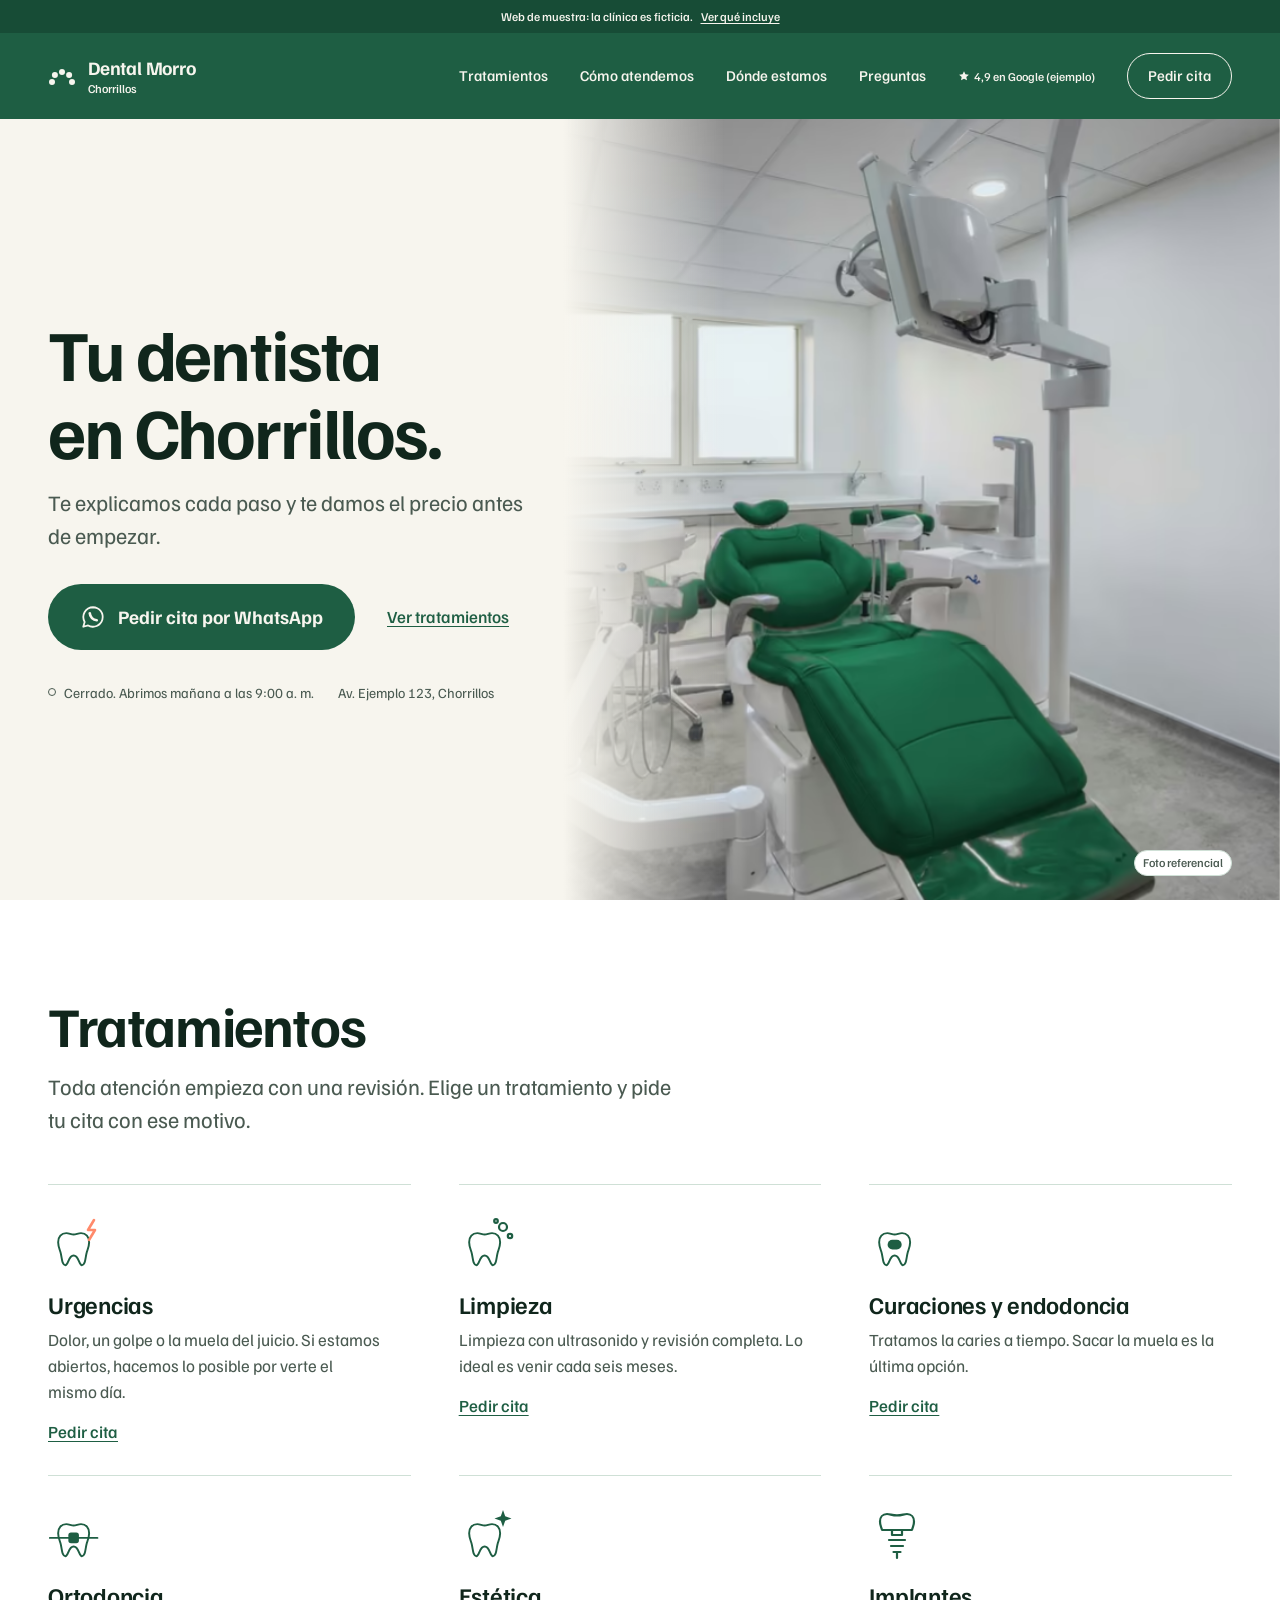
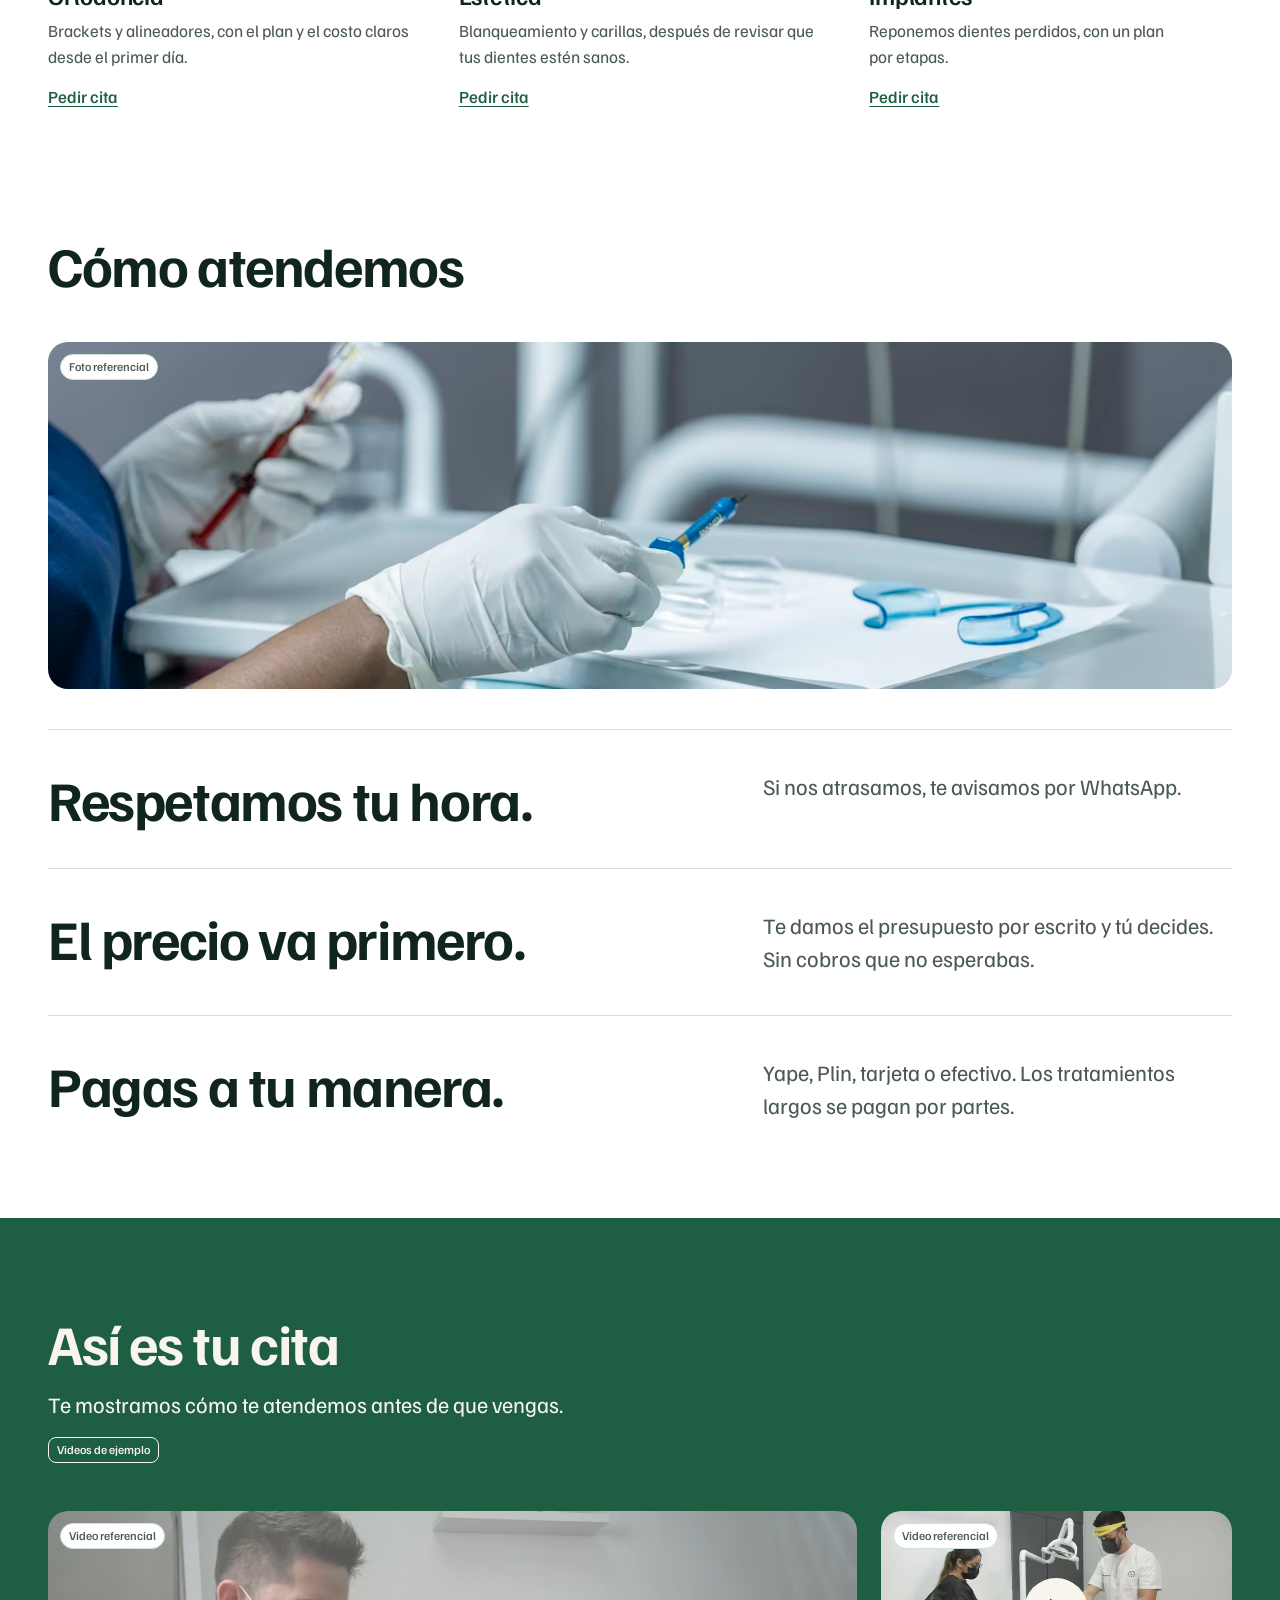
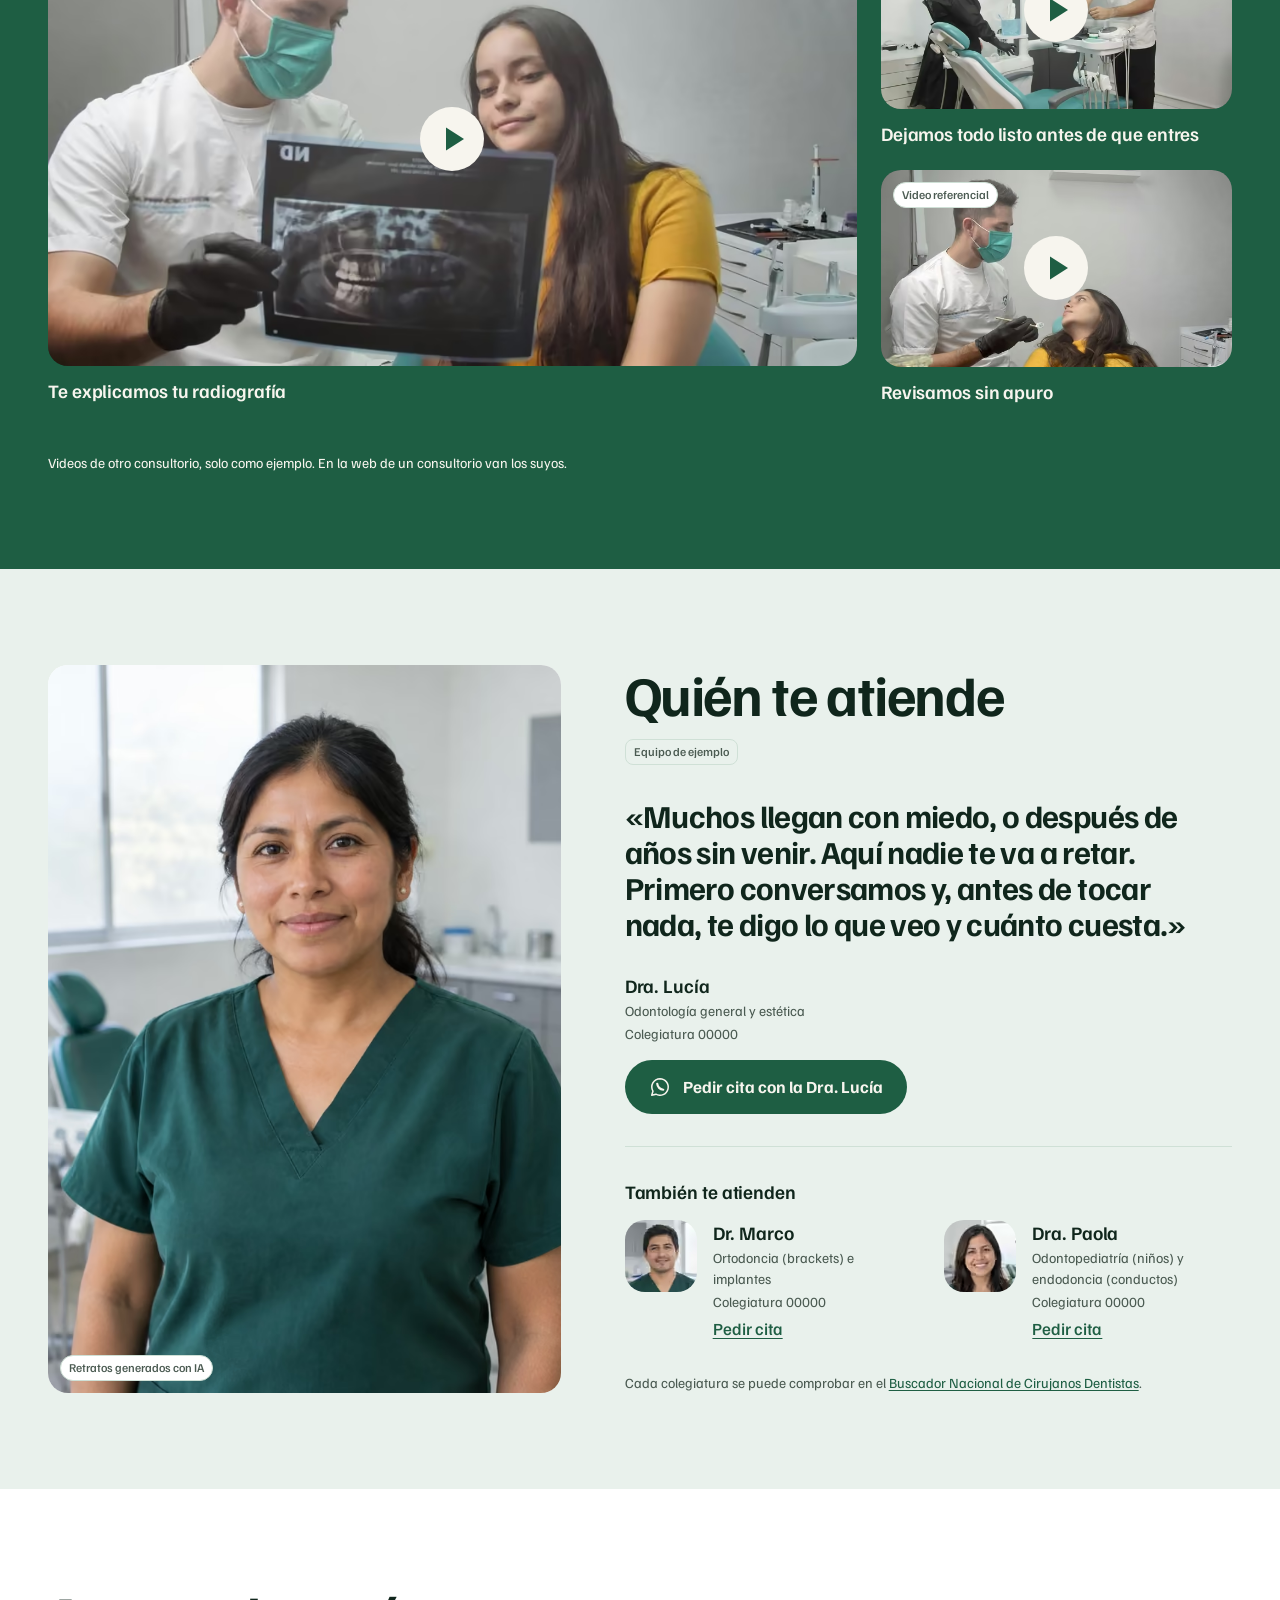
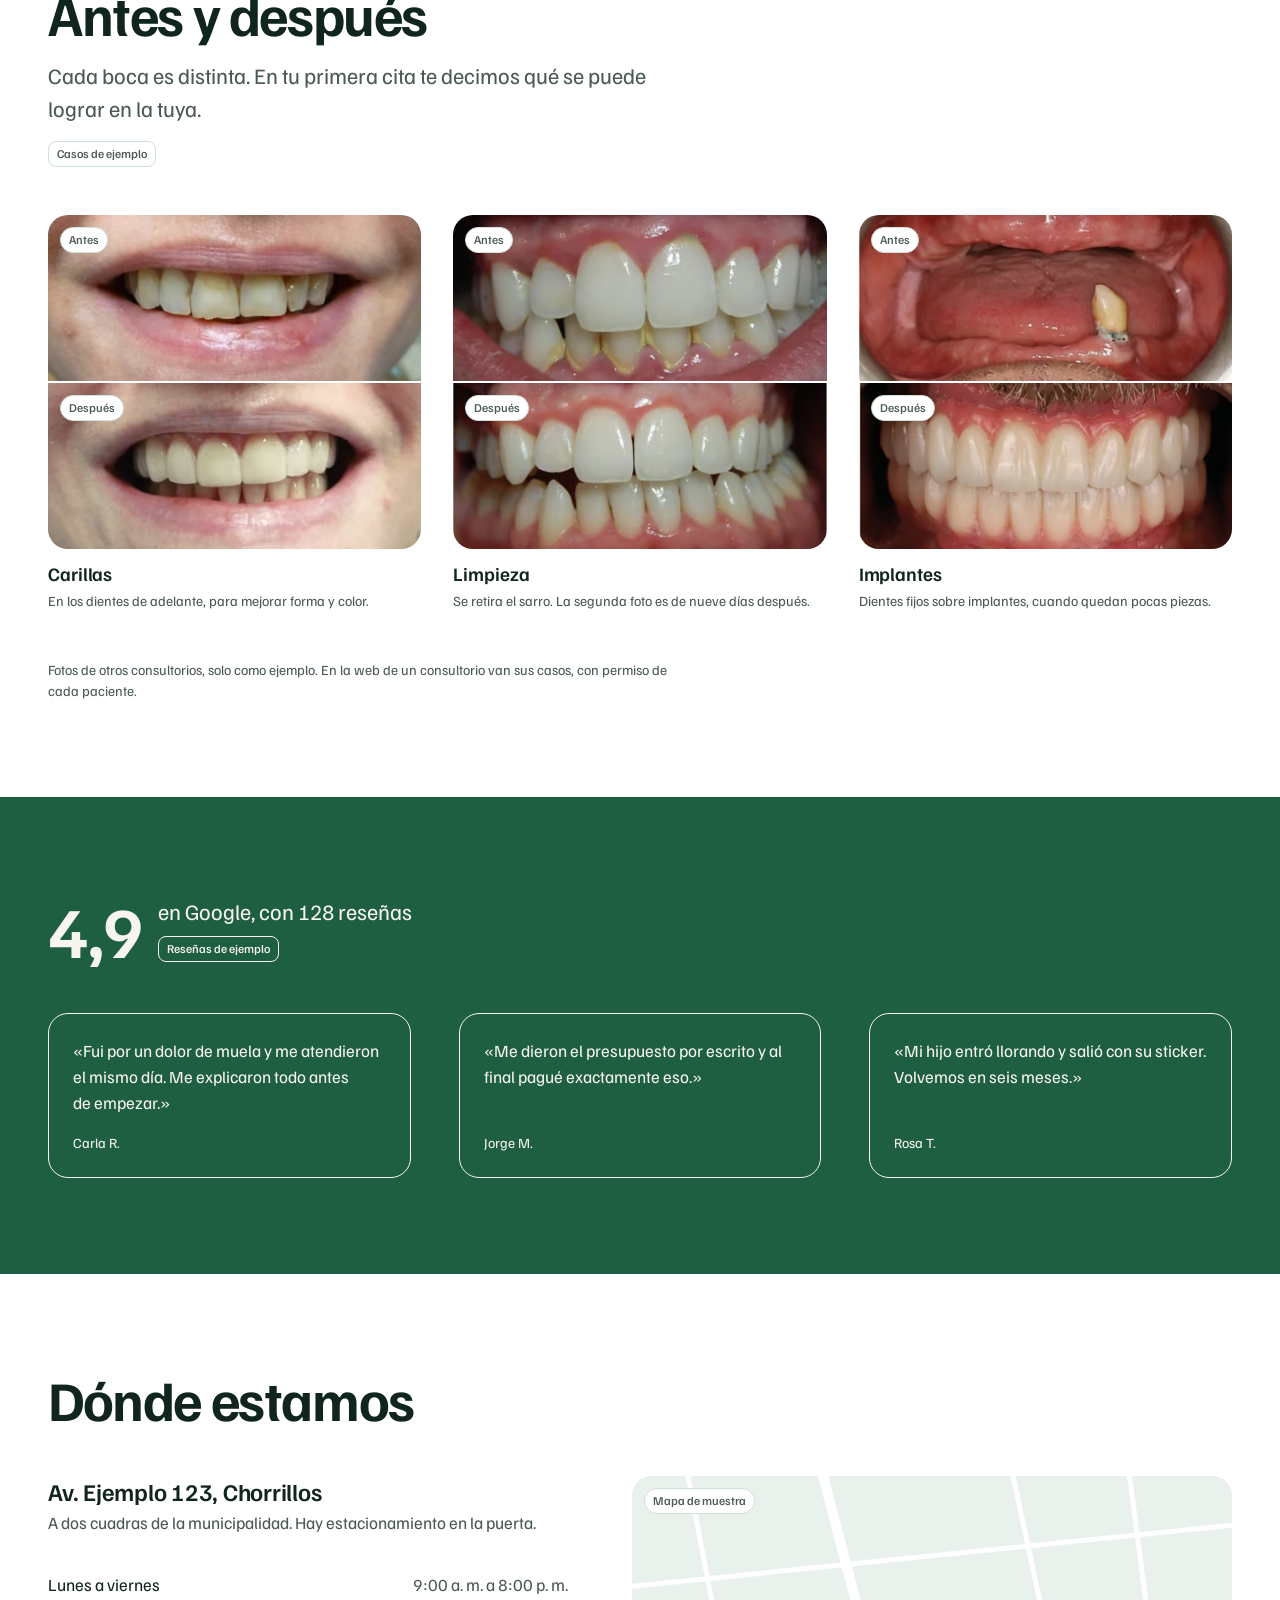
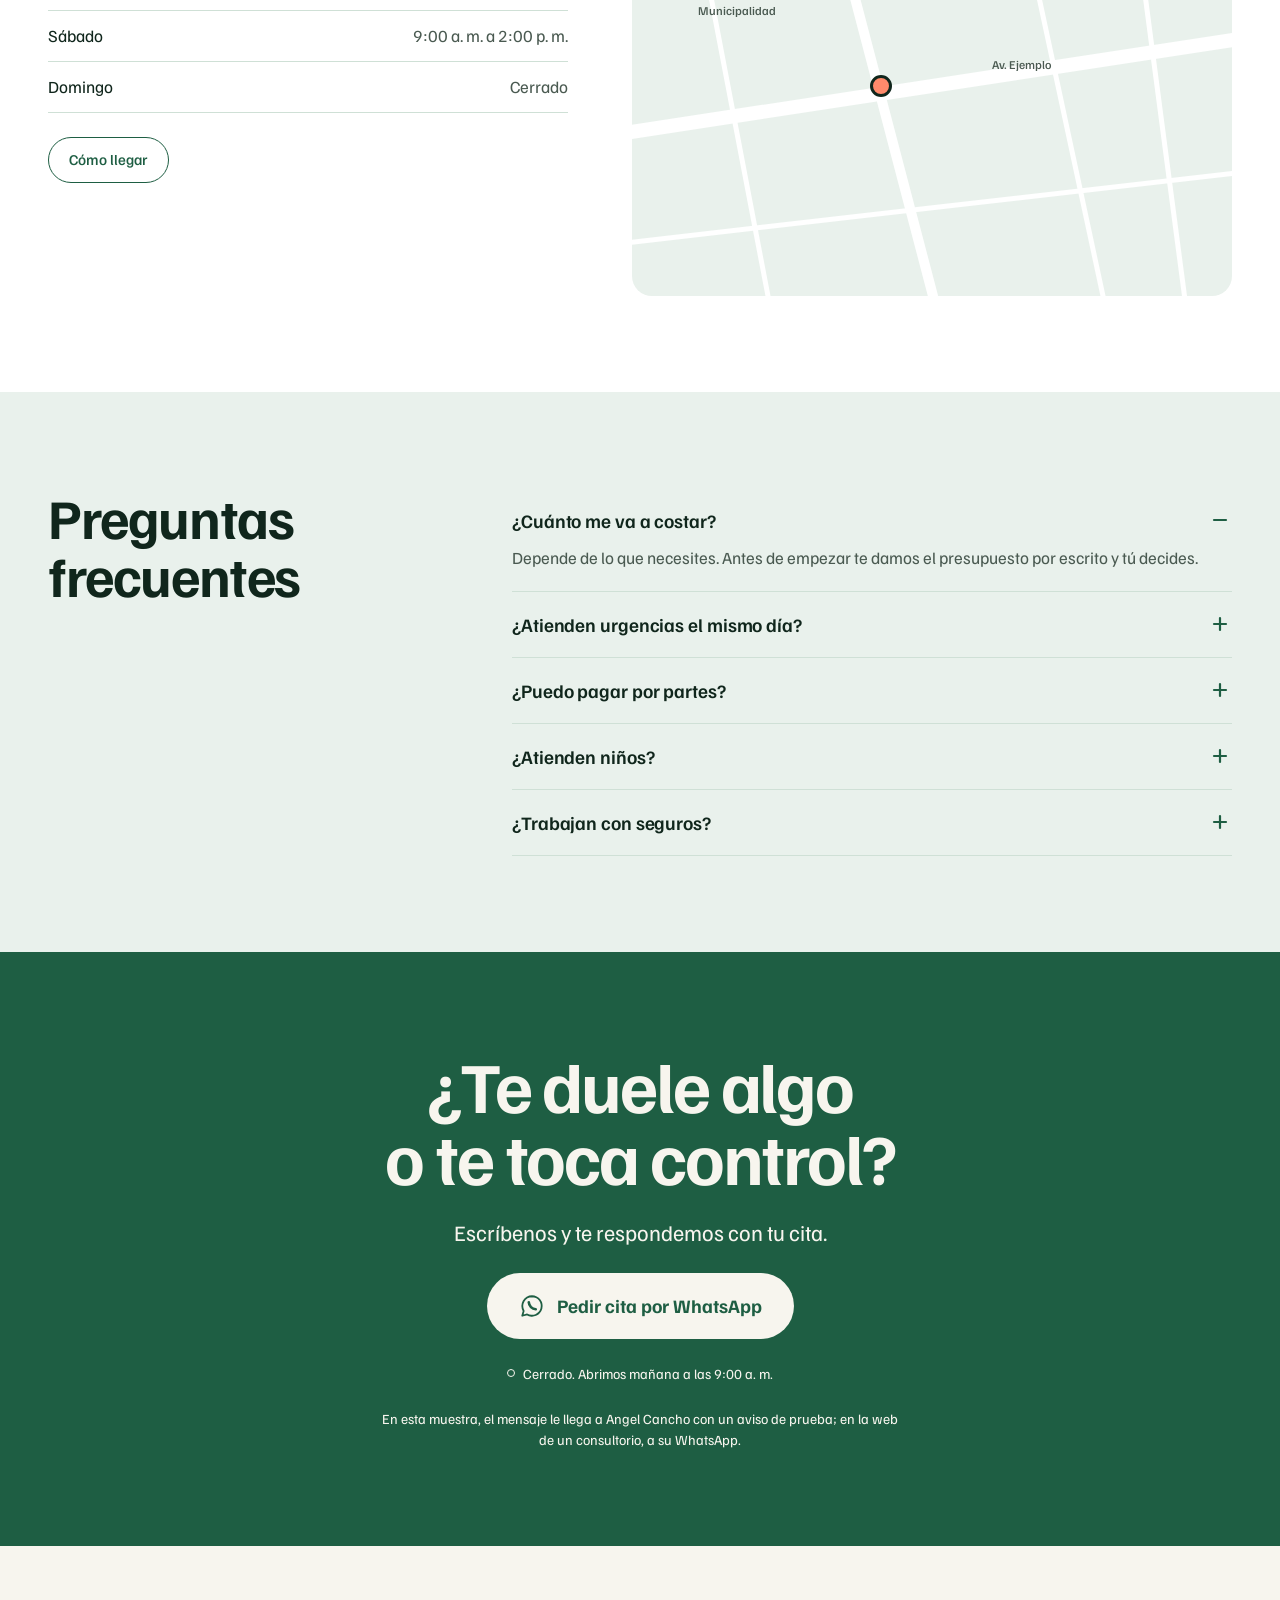
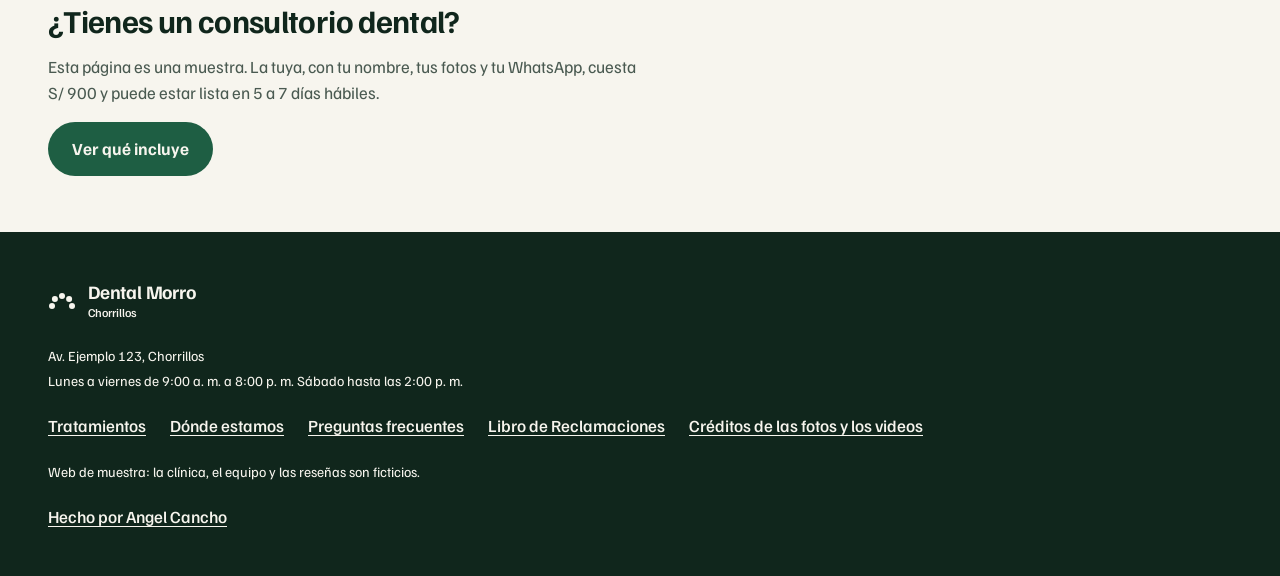
==== commit f3382e9d: "Demo dental v2: «Quién te atiende» con una doctora que le habla al paciente Retratos generados con I" ====
--- a/demo-dental-v2/index.html
+++ b/demo-dental-v2/index.html
@@ -262,35 +262,62 @@
 </section>
 
 <section class="seccion seccion--suave" id="equipo" aria-labelledby="titulo-equipo">
-  <div class="contenedor seccion__pila">
-    <div class="seccion__titulo">
+  <div class="contenedor equipo">
+    <div class="seccion__titulo equipo__cabeza">
       <h2 id="titulo-equipo">Quién te atiende</h2>
-      <p class="seccion__bajada">Tres especialistas en un solo consultorio.</p>
       <p class="etiqueta etiqueta--claro">Equipo de ejemplo</p>
     </div>
-    <div class="equipo">
+    <figure class="foto equipo__retrato">
+      <picture>
+        <source type="image/avif" srcset="img/retrato-lucia-520.avif 520w, img/retrato-lucia-780.avif 780w, img/retrato-lucia-1024.avif 1024w" sizes="(min-width: 64em) 580px, (min-width: 48em) 38vw, calc(100vw - 48px)">
+        <img class="foto__imagen" src="img/retrato-lucia-520.webp" srcset="img/retrato-lucia-520.webp 520w, img/retrato-lucia-780.webp 780w, img/retrato-lucia-1024.webp 1024w" sizes="(min-width: 64em) 580px, (min-width: 48em) 38vw, calc(100vw - 48px)" width="1024" height="1280" alt="Retrato generado con IA de una dentista con uniforme verde, en un consultorio luminoso." loading="lazy" decoding="async">
+      </picture>
+      <figcaption class="etiqueta etiqueta--foto">Retratos generados con IA</figcaption>
+    </figure>
+    <div class="equipo__voz">
+      <blockquote class="equipo__nota">«Muchos llegan con miedo, o después de años sin venir. Aquí nadie te va a retar. Primero conversamos y, antes de tocar nada, te digo lo que veo y cuánto cuesta.»</blockquote>
+      <div class="equipo__firma">
+        <div class="equipo__datos">
+          <h3 class="persona__nombre">Dra. Lucía</h3>
+          <p class="persona__dato">Odontología general y estética</p>
+          <p class="persona__dato">Colegiatura 00000</p>
+        </div>
+        <a class="boton boton--primario boton--sobre-claro boton--base equipo__boton" href="https://wa.me/51993339301?text=Prueba%20desde%20la%20muestra%20de%20Dental%20Morro.%0AHola%2C%20quiero%20una%20cita%20en%20Dental%20Morro%20con%20la%20Dra.%20Luc%C3%ADa.%0A%C2%BFMe%20pueden%20atender%3F" target="_blank" rel="noopener">
+          <svg class="boton__icono" aria-hidden="true" focusable="false"><use href="#ico-wa"/></svg>
+          <span>Pedir cita con la Dra. Lucía<span class="oculto"> (se abre en otra pestaña)</span></span>
+        </a>
+      </div>
+    </div>
+    <div class="equipo__resto">
+      <h3 class="persona__nombre">También te atienden</h3>
       <ul class="personas" role="list">
         <li class="persona">
-          <span class="persona__inicial" aria-hidden="true">L</span>
-          <div class="persona__datos"><h3 class="persona__nombre">Dra. Lucía</h3><p class="persona__especialidad">Odontología general y estética</p></div>
+          <picture class="persona__retrato">
+            <source type="image/avif" srcset="img/retrato-marco-72.avif 72w, img/retrato-marco-144.avif 144w, img/retrato-marco-216.avif 216w" sizes="72px">
+            <img src="img/retrato-marco-144.webp" srcset="img/retrato-marco-72.webp 72w, img/retrato-marco-144.webp 144w, img/retrato-marco-216.webp 216w" sizes="72px" width="72" height="72" alt="Retrato generado con IA de un dentista con uniforme verde." loading="lazy" decoding="async">
+          </picture>
+          <div class="persona__datos">
+            <h4 class="persona__nombre">Dr. Marco</h4>
+            <p class="persona__dato">Ortodoncia (brackets) e implantes</p>
+            <p class="persona__dato">Colegiatura 00000</p>
+            <a class="enlace persona__enlace" href="https://wa.me/51993339301?text=Prueba%20desde%20la%20muestra%20de%20Dental%20Morro.%0AHola%2C%20quiero%20una%20cita%20en%20Dental%20Morro%20con%20el%20Dr.%20Marco.%0A%C2%BFMe%20pueden%20atender%3F" target="_blank" rel="noopener">Pedir cita<span class="oculto"> con el Dr. Marco (se abre en otra pestaña)</span></a>
+          </div>
         </li>
         <li class="persona">
-          <span class="persona__inicial" aria-hidden="true">M</span>
-          <div class="persona__datos"><h3 class="persona__nombre">Dr. Marco</h3><p class="persona__especialidad">Ortodoncia e implantes</p></div>
-        </li>
-        <li class="persona">
-          <span class="persona__inicial" aria-hidden="true">P</span>
-          <div class="persona__datos"><h3 class="persona__nombre">Dra. Paola</h3><p class="persona__especialidad">Odontopediatría y endodoncia</p></div>
+          <picture class="persona__retrato">
+            <source type="image/avif" srcset="img/retrato-paola-72.avif 72w, img/retrato-paola-144.avif 144w, img/retrato-paola-216.avif 216w" sizes="72px">
+            <img src="img/retrato-paola-144.webp" srcset="img/retrato-paola-72.webp 72w, img/retrato-paola-144.webp 144w, img/retrato-paola-216.webp 216w" sizes="72px" width="72" height="72" alt="Retrato generado con IA de una dentista con uniforme verde." loading="lazy" decoding="async">
+          </picture>
+          <div class="persona__datos">
+            <h4 class="persona__nombre">Dra. Paola</h4>
+            <p class="persona__dato">Odontopediatría (niños) y endodoncia (conductos)</p>
+            <p class="persona__dato">Colegiatura 00000</p>
+            <a class="enlace persona__enlace" href="https://wa.me/51993339301?text=Prueba%20desde%20la%20muestra%20de%20Dental%20Morro.%0AHola%2C%20quiero%20una%20cita%20en%20Dental%20Morro%20con%20la%20Dra.%20Paola.%0A%C2%BFMe%20pueden%20atender%3F" target="_blank" rel="noopener">Pedir cita<span class="oculto"> con la Dra. Paola (se abre en otra pestaña)</span></a>
+          </div>
         </li>
       </ul>
-      <figure class="foto">
-        <picture>
-          <source type="image/avif" srcset="img/consultorio-640.avif 640w, img/consultorio-960.avif 960w, img/consultorio-1280.avif 1280w" sizes="(min-width: 1200px) 560px, min(100vw - 48px, 672px)">
-          <img class="foto__imagen" src="img/consultorio-640.webp" srcset="img/consultorio-640.webp 640w, img/consultorio-960.webp 960w, img/consultorio-1280.webp 1280w" sizes="(min-width: 1200px) 560px, min(100vw - 48px, 672px)" width="1280" height="737" alt="Una asistente con mascarilla y guantes prepara la mesa de instrumentos, en una sala clara." loading="lazy" decoding="async">
-        </picture>
-        <figcaption class="etiqueta etiqueta--foto">Foto referencial</figcaption>
-      </figure>
-    </div>
+    </div>
+    <p class="equipo__comprobar">Cada colegiatura se puede comprobar en el <a href="https://ccdp.org.pe/buscador-nacional" target="_blank" rel="noopener">Buscador Nacional de Cirujanos Dentistas<span class="oculto"> (se abre en otra pestaña)</span></a>.</p>
   </div>
 </section>
 
@@ -500,7 +527,7 @@
       <p class="incluye__plazo">Precio cerrado. Lista en 5 a 7 días hábiles desde que llegan tu primer pago, tus fotos y tus textos.</p>
     </div>
     <ul class="incluye__lista" role="list">
-      <li>Con tu nombre, tus fotos, tus videos, tus casos, tus tratamientos, tu horario y las reseñas reales de tu ficha de Google.</li>
+      <li>Con tu nombre, tu equipo, tus fotos, tus videos, tus casos, tus tratamientos, tu horario y las reseñas reales de tu ficha de Google.</li>
       <li>El paciente toca WhatsApp y te llega un mensaje ya escrito, con el tratamiento que le interesa.</li>
       <li>La cita llega a tu WhatsApp de siempre. No instalas nada.</li>
       <li>Se ve bien y abre rápido en celular, tablet y computadora. Te entrego la medición de velocidad de Google.</li>
@@ -508,6 +535,7 @@
       <li>Sabrás cuántas personas entran y cuántas tocan el botón de WhatsApp.</li>
       <li>Dos rondas de cambios y 30 días de soporte después de publicar.</li>
       <li>Tú eliges qué prometer: los textos de esta muestra son un ejemplo.</li>
+      <li>Los retratos de esta muestra están generados con IA. En tu web van las fotos de tu equipo, con su permiso.</li>
     </ul>
     <ul class="incluye__condiciones" role="list">
       <li><strong>Pago.</strong> La mitad al empezar y la mitad al publicar, con recibo por honorarios.</li>
@@ -564,7 +592,8 @@
             <li>Carillas: <a href="https://commons.wikimedia.org/wiki/File:Faccette_estetiche_confronto_prima_e_dopo.jpg" target="_blank" rel="noopener">«Faccette estetiche confronto prima e dopo»<span class="oculto"> (se abre en otra pestaña)</span></a>, de Yvul, <a class="pie__licencia" href="https://creativecommons.org/licenses/by-sa/4.0/deed.es" target="_blank" rel="noopener">CC&nbsp;BY-SA&nbsp;4.0<span class="oculto"> (se abre en otra pestaña)</span></a>.</li>
             <li>Limpieza: <a href="https://commons.wikimedia.org/wiki/File:Gingivitis-before-and-after-3.jpg" target="_blank" rel="noopener">«Gingivitis before and after»<span class="oculto"> (se abre en otra pestaña)</span></a>, de Onetimeuseaccount, <a class="pie__licencia" href="https://creativecommons.org/publicdomain/zero/1.0/deed.es" target="_blank" rel="noopener">dominio público (CC0)<span class="oculto"> (se abre en otra pestaña)</span></a>.</li>
             <li>Implantes: <a href="https://commons.wikimedia.org/wiki/File:Caso_real_implantes_dentales_carga_inmediata_Jesus_Palma_Ortiz2.jpg" target="_blank" rel="noopener">caso de implantes<span class="oculto"> (se abre en otra pestaña)</span></a>, de GrupoMedicodental, <a class="pie__licencia" href="https://creativecommons.org/licenses/by/4.0/deed.es" target="_blank" rel="noopener">CC&nbsp;BY&nbsp;4.0<span class="oculto"> (se abre en otra pestaña)</span></a>.</li>
-            <li>Videos: <a href="https://mixkit.co/free-stock-video/checking-dental-x-rays-12140/" target="_blank" rel="noopener">«Checking dental x-rays»<span class="oculto"> (se abre en otra pestaña)</span></a>, <a href="https://mixkit.co/free-stock-video/dentist-preparing-to-work-12145/" target="_blank" rel="noopener">«Dentist preparing to work»<span class="oculto"> (se abre en otra pestaña)</span></a> y <a href="https://mixkit.co/free-stock-video/dentist-checking-teeth-12146/" target="_blank" rel="noopener">«Dentist checking teeth»<span class="oculto"> (se abre en otra pestaña)</span></a>; la foto de «Quién te atiende» es un cuadro de <a href="https://mixkit.co/free-stock-video/dentists-in-office-12149/" target="_blank" rel="noopener">«Dentists in office»<span class="oculto"> (se abre en otra pestaña)</span></a>. Todos de Mixkit, con su <a class="pie__licencia" href="https://mixkit.co/license/#videoFree" target="_blank" rel="noopener">licencia gratuita de video<span class="oculto"> (se abre en otra pestaña)</span></a>.</li>
+            <li>Videos: <a href="https://mixkit.co/free-stock-video/checking-dental-x-rays-12140/" target="_blank" rel="noopener">«Checking dental x-rays»<span class="oculto"> (se abre en otra pestaña)</span></a>, <a href="https://mixkit.co/free-stock-video/dentist-preparing-to-work-12145/" target="_blank" rel="noopener">«Dentist preparing to work»<span class="oculto"> (se abre en otra pestaña)</span></a> y <a href="https://mixkit.co/free-stock-video/dentist-checking-teeth-12146/" target="_blank" rel="noopener">«Dentist checking teeth»<span class="oculto"> (se abre en otra pestaña)</span></a>. Todos de Mixkit, con su <a class="pie__licencia" href="https://mixkit.co/license/#videoFree" target="_blank" rel="noopener">licencia gratuita de video<span class="oculto"> (se abre en otra pestaña)</span></a>.</li>
+            <li>Retratos del equipo: generados con IA; no son personas reales.</li>
           </ul>
         </div>
       </details>
@@ -810,11 +839,12 @@
   var panel = uno('#incluye');
   var portadaALaVista = hayObservador; // el botón de la portada está en pantalla
   var cierreALaVista = false; // el botón del cierre está en pantalla
-
-  // La barra entra cuando el botón de la portada sale de la pantalla y se esconde con el del cierre a la vista: dos
-  // botones iguales a la vez confunden. Sin observador se queda puesta, para que siempre haya un botón a mano.
+  var doctoraALaVista = false; // el botón de «Quién te atiende» está en pantalla
+
+  // La barra entra cuando el botón de la portada sale de la pantalla y se esconde con el del cierre o el de la doctora a
+  // la vista: dos botones grandes a la vez confunden. Sin observador se queda puesta, para que siempre haya un botón a mano.
   function pintarBarra() {
-    if (barra) barra.setAttribute('data-oculta', String(portadaALaVista || cierreALaVista || !!(panel && panel.open)));
+    if (barra) barra.setAttribute('data-oculta', String(portadaALaVista || cierreALaVista || doctoraALaVista || !!(panel && panel.open)));
   }
 
   // La barra cambia de alto: con el consultorio cerrado lleva una nota, que en pantallas angostas ocupa dos líneas.
@@ -840,6 +870,13 @@
         cierreALaVista = entradas[0].isIntersecting;
         pintarBarra();
       }, { rootMargin: '0px 0px -78px 0px' }).observe(botonCierre);
+    }
+    var botonDoctora = uno('.equipo__boton');
+    if (barra && botonDoctora) {
+      new IntersectionObserver(function (entradas) {
+        doctoraALaVista = entradas[0].isIntersecting;
+        pintarBarra();
+      }, { rootMargin: '0px 0px -78px 0px' }).observe(botonDoctora);
     }
     // La cabecera fija entra cuando la portada ya pasó por debajo de ella (mide 79 px): así un enlace a una sección aterriza
     // justo bajo la cabecera, sin dejar una franja de la portada.
--- a/demo-dental-v2/estilos.css
+++ b/demo-dental-v2/estilos.css
@@ -730,61 +730,91 @@
   .video--grande { grid-column: 1; grid-row: 1 / span 2; }
 }
 
-/* ---------- Quién te atiende ---------- */
+/* ---------- Quién te atiende ----------
+   Una doctora le habla al paciente y el resto del equipo queda al lado. Celular: una columna. Tablet: el retrato al lado de
+   la nota. Computadora: el retrato ocupa toda la altura y el título pasa a su derecha. Esos dos cortes van en em: con la
+   letra agrandada, la sección sigue en una columna. */
 .equipo {
-  display: flex;
-  flex-direction: column;
+  display: grid;
+  grid-template-columns: minmax(0, 1fr);
   gap: 24px;
 }
-.personas {
-  order: 2;
+.equipo__retrato {
+  width: 100%;
+  aspect-ratio: 342 / 340;
+  max-height: 480px;
+  background: var(--superficie-clara);
+}
+.equipo__retrato .foto__imagen { object-position: 50% 15%; } /* el recorte nunca le corta la cabeza */
+.equipo__retrato .etiqueta { top: auto; bottom: 12px; } /* abajo, sobre el uniforme: arriba taparía la cara */
+.equipo__voz { display: flex; flex-direction: column; gap: 24px; }
+.equipo__nota {
+  margin: 0;
+  font: var(--titular-6);
+  letter-spacing: var(--tracking-6);
+  text-wrap: pretty;
+}
+.equipo__firma { display: flex; flex-direction: column; align-items: flex-start; gap: 16px; }
+.equipo__datos { display: flex; flex-direction: column; gap: 2px; }
+.equipo__boton { width: 100%; }
+.equipo__resto {
   display: flex;
   flex-direction: column;
   gap: 20px;
-}
-.persona {
-  display: flex;
-  align-items: center;
-  gap: 16px;
-}
-.persona__inicial {
-  display: grid;
-  place-items: center;
+  padding-top: 24px;
+  border-top: 1px solid var(--borde-suave);
+}
+.equipo__comprobar { font: var(--cuerpo-chico); color: var(--texto-secundario); text-wrap: pretty; }
+.equipo__comprobar a { color: var(--texto-marca); text-underline-offset: 2px; }
+.personas { display: flex; flex-direction: column; gap: 20px; }
+.persona { display: flex; align-items: flex-start; gap: 16px; }
+.persona__retrato {
   flex: none;
-  width: 64px;
-  height: 64px;
-  border-radius: 24px;
+  width: 72px;
+  height: 72px;
+  overflow: hidden;
+  border-radius: var(--radio-20);
   background: var(--superficie-clara);
-  color: var(--texto-marca);
-  font: var(--titular-5);
-  font-size: min(2rem, 44px); /* el cuadro mide 64 px fijos: con la letra agrandada la inicial no se sale */
-  letter-spacing: var(--tracking-5);
-}
+}
+.persona__retrato img { display: block; width: 100%; height: 100%; object-fit: cover; }
 .persona__datos { display: flex; flex-direction: column; gap: 2px; min-width: 0; }
-.persona__nombre { font: var(--titular-7); letter-spacing: var(--tracking-7); }
-.persona__especialidad { font: var(--cuerpo-chico); color: var(--texto-secundario); }
-/* Crece con la pantalla, sin perder la proporción, hasta el ancho con que se dibujó en tablet. */
-.foto {
-  order: 1;
-  width: 100%;
-  max-width: 672px;
-  aspect-ratio: 342 / 200;
-  background: var(--superficie-clara);
-}
-
-@media (min-width: 768px) {
-  .personas { order: 1; flex-direction: row; flex-wrap: wrap; gap: 24px 32px; }
-  .foto { order: 2; aspect-ratio: 672 / 378; }
-}
-@media (min-width: 1024px) {
+.persona__nombre { margin: 0; font: var(--titular-7); letter-spacing: var(--tracking-7); }
+.persona__dato { font: var(--cuerpo-chico); color: var(--texto-secundario); }
+.persona__enlace { width: max-content; max-width: 100%; margin-top: 4px; }
+
+@media (min-width: 48em) {
   .equipo {
-    flex-direction: row;
-    align-items: center;
-    justify-content: space-between;
-    gap: 64px;
+    grid-template-columns: minmax(0, 280fr) minmax(0, 360fr);
+    grid-template-areas:
+      "cabeza cabeza"
+      "retrato voz"
+      "resto resto"
+      "comprobar comprobar";
+    gap: 32px;
   }
-  .personas { flex-direction: column; flex-wrap: nowrap; gap: 28px; }
-  .foto { flex: none; width: 560px; aspect-ratio: 560 / 320; }
+  .equipo__cabeza { grid-area: cabeza; }
+  .equipo__retrato { grid-area: retrato; aspect-ratio: auto; max-height: none; min-height: 320px; }
+  .equipo__voz { grid-area: voz; gap: 32px; }
+  .equipo__boton { width: auto; }
+  .equipo__resto { grid-area: resto; gap: 16px; padding-top: 32px; }
+  .equipo__comprobar { grid-area: comprobar; }
+  .personas { flex-direction: row; gap: 32px; }
+  .persona { flex: 1 1 0; min-width: 0; }
+}
+@media (min-width: 64em) {
+  .equipo {
+    grid-template-columns: minmax(0, 520fr) minmax(0, 616fr);
+    grid-template-areas:
+      "retrato cabeza"
+      "retrato voz"
+      "retrato resto"
+      "retrato comprobar";
+    column-gap: 64px;
+  }
+  .equipo__retrato { min-height: 0; }
+}
+@media (min-width: 75em) {
+  .equipo__nota { font: var(--titular-5); letter-spacing: var(--tracking-5); }
 }
 
 /* ---------- Antes y después ----------
